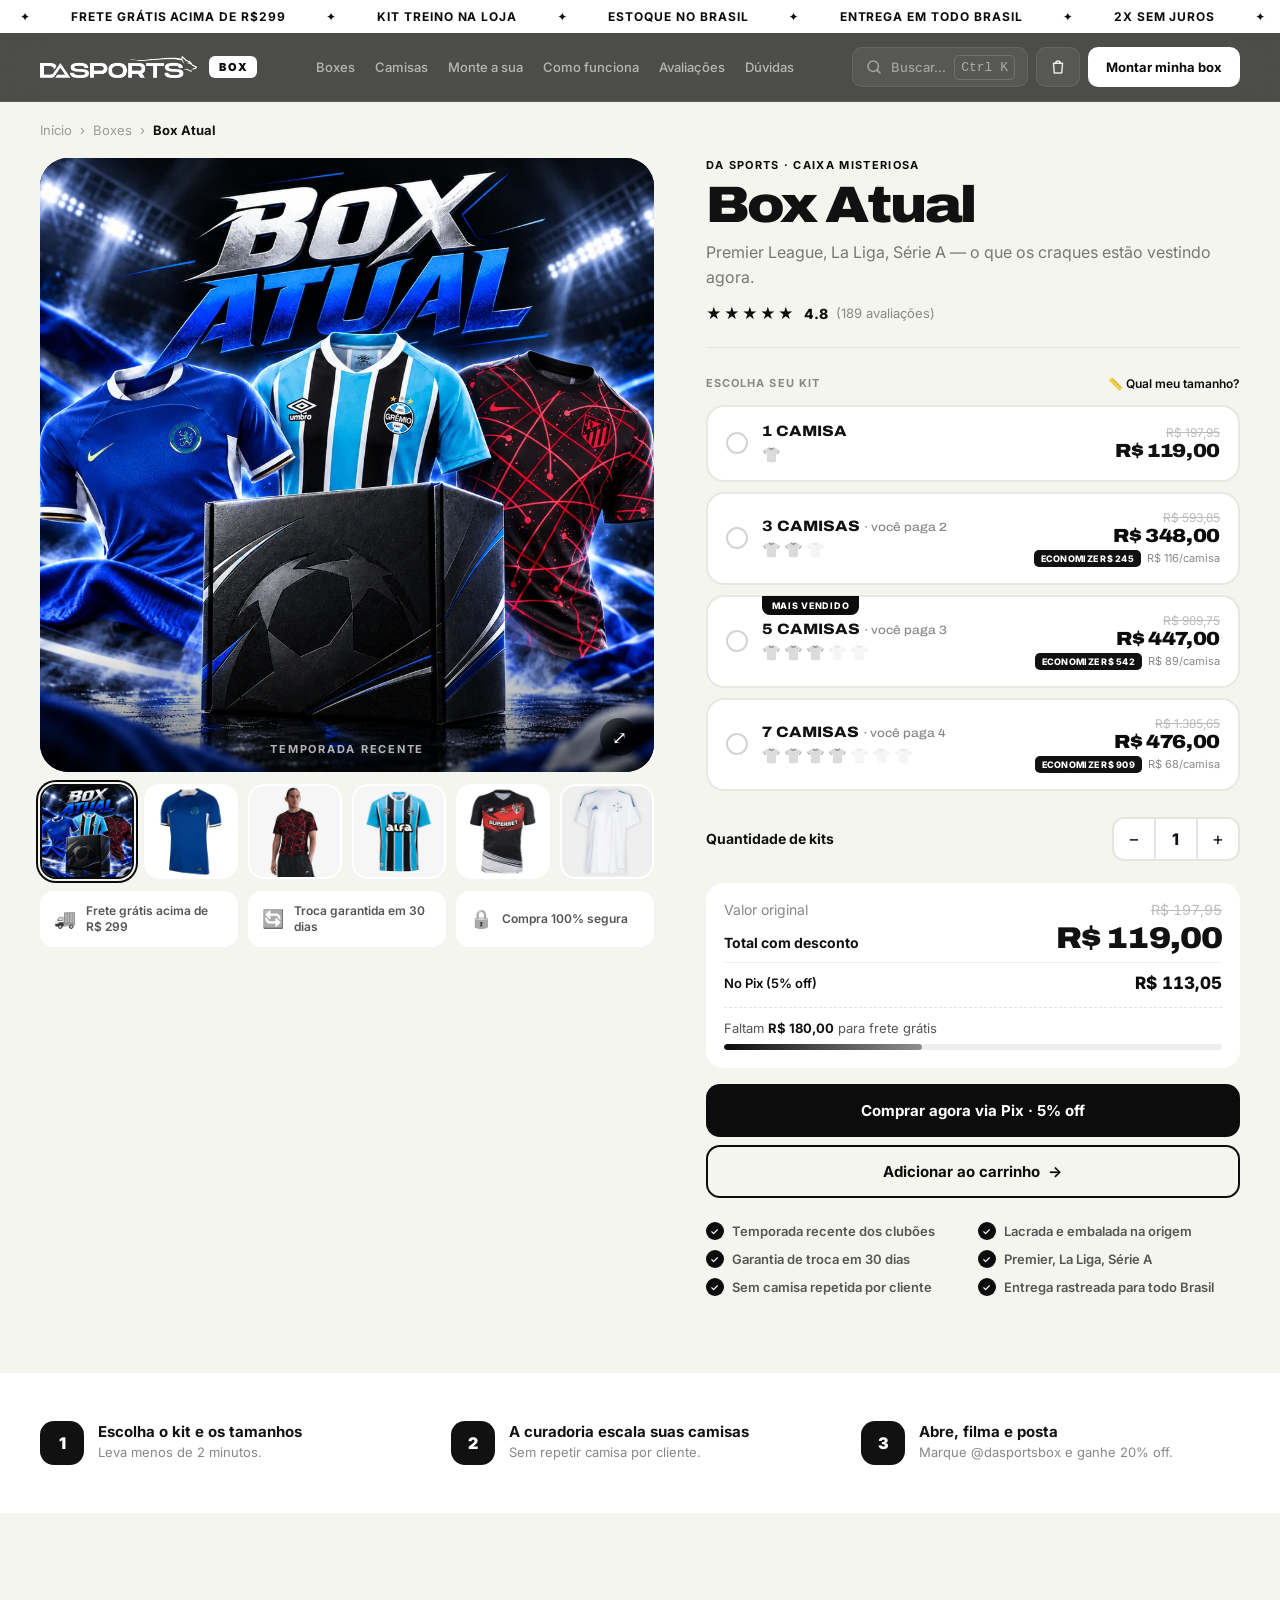
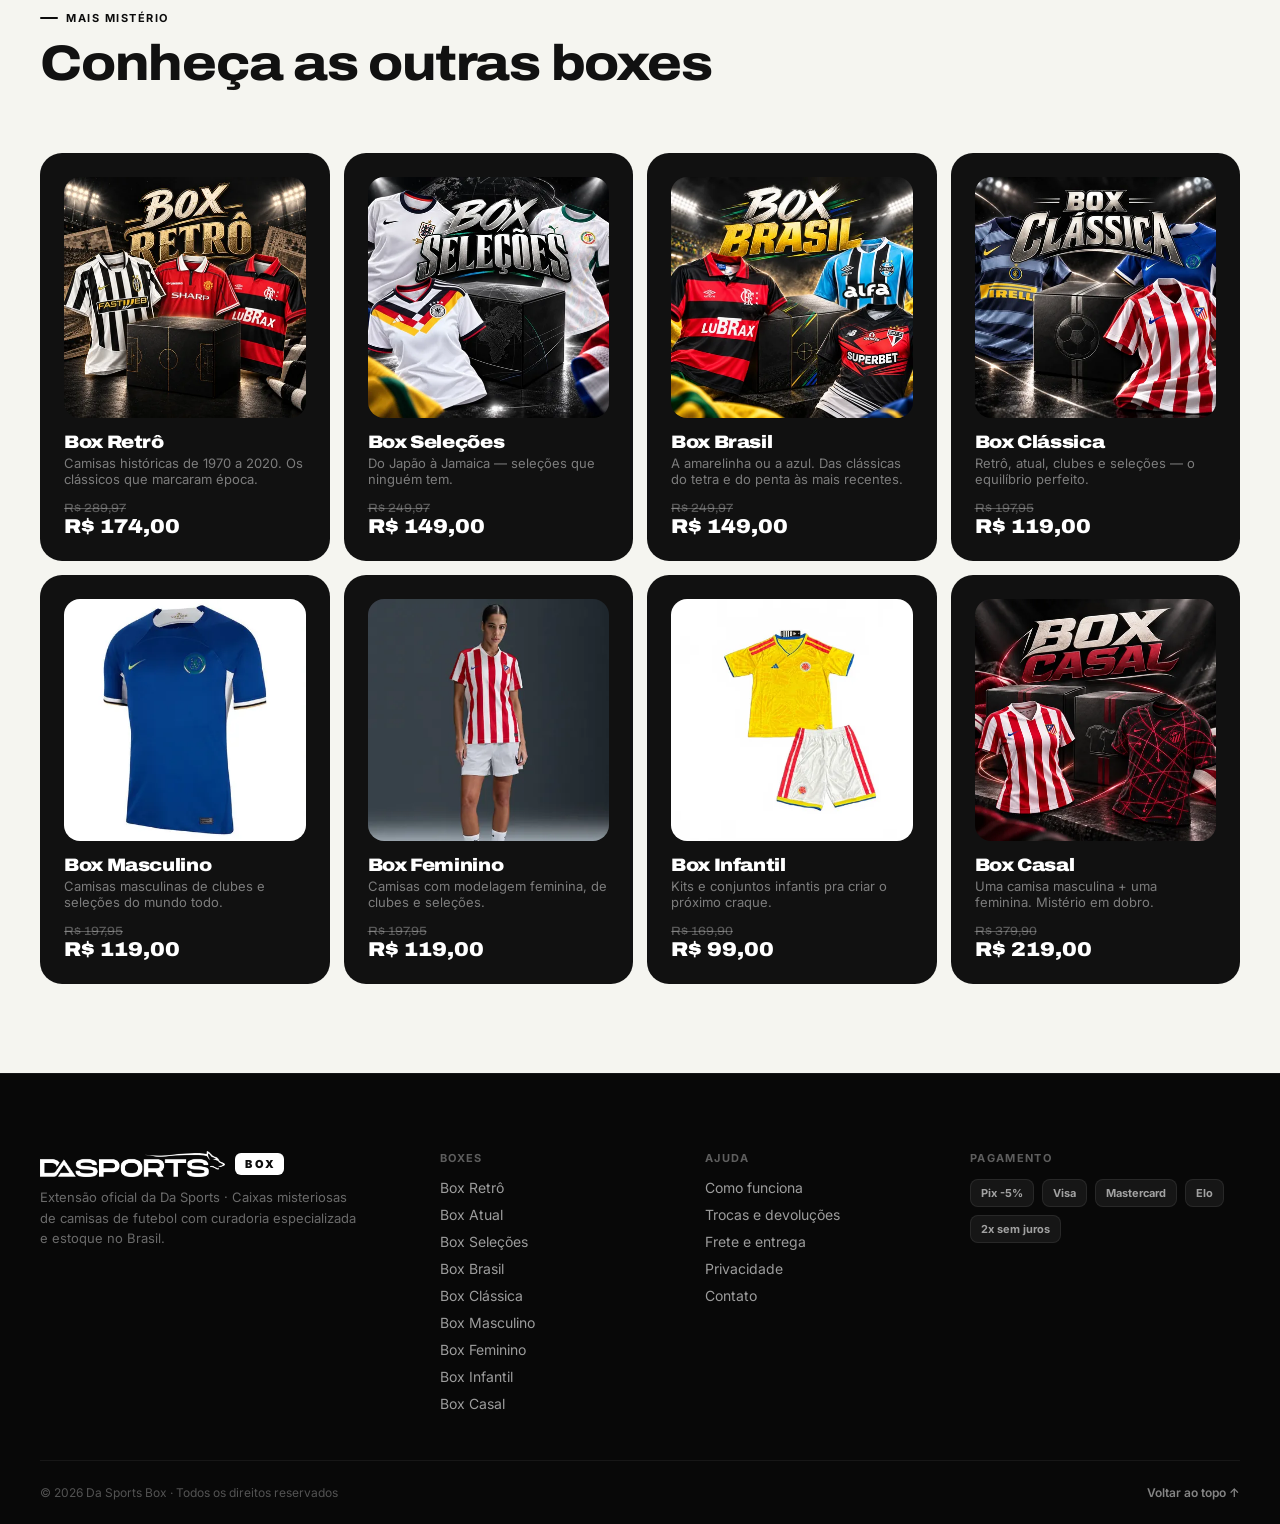
==== box-atual.html @ cf52ca46 "Atualização da página para inserir arte nas boxes" ====
<!DOCTYPE html>
<html lang="pt-BR">
<head>
  <meta charset="UTF-8">
  <meta name="viewport" content="width=device-width, initial-scale=1.0">
  <title>Box Atual — Da Sports Box</title>
  <meta name="description" content="Box Atual: Premier League, La Liga, Série A — o que os craques estão vestindo agora.">
  <meta name="theme-color" content="#0c0c0c">
  <link rel="preconnect" href="https://fonts.googleapis.com">
  <link rel="preconnect" href="https://fonts.gstatic.com" crossorigin>
  <link href="https://fonts.googleapis.com/css2?family=Archivo:wdth,wght@62..125,500..900&family=Inter:wght@400;500;600;700;800&display=swap" rel="stylesheet">
  <link rel="stylesheet" href="css/global.css">
  <link rel="stylesheet" href="css/box.css">
</head>
<body class="page-product">

<div class="ticker" aria-hidden="true"><div class="ticker-inner" id="tick"></div></div>

<!-- HEADER -->
<header class="site-header">
  <div class="container header-inner">
    <a href="index.html" class="logo" aria-label="Da Sports Box — início"><img src="img/dasports-logo-branca.png" alt="Da Sports" width="157" height="22"><span class="logo-box">BOX</span></a>
    <nav class="nav-links" aria-label="Principal">
      <a href="index.html#boxes">Boxes</a>
      <a href="index.html#camisas">Camisas</a>
      <a href="index.html#quiz">Monte a sua</a>
      <a href="index.html#como-funciona">Como funciona</a>
      <a href="index.html#avaliacoes">Avaliações</a>
      <a href="index.html#faq">Dúvidas</a>
    </nav>
    <div class="header-actions">
      <button class="icon-btn search-trigger" type="button" data-search-open aria-label="Buscar">
        <svg viewBox="0 0 24 24" fill="none" stroke="currentColor" stroke-width="2" stroke-linecap="round"><circle cx="11" cy="11" r="7"/><path d="m20 20-3.5-3.5"/></svg>
        <span class="label">Buscar…</span><kbd>Ctrl K</kbd>
      </button>
      <button class="icon-btn cart-btn" type="button" data-drawer-open="cartDrawer" aria-label="Abrir carrinho">
        <svg viewBox="0 0 24 24" fill="none" stroke="currentColor" stroke-width="2" stroke-linecap="round" stroke-linejoin="round"><path d="M6 7h12l-1 13H7L6 7Z"/><path d="M9 7a3 3 0 0 1 6 0"/></svg>
        <span class="cart-count" data-n="0">0</span>
      </button>
      <a class="nav-cta" href="index.html#quiz">Montar minha box</a>
      <button class="icon-btn menu-toggle" type="button" data-drawer-open="menuDrawer" aria-label="Abrir menu"><span></span></button>
    </div>
  </div>
  <div class="scroll-progress"></div>
</header>

<!-- MENU (painel lateral) -->
<div class="drawer drawer-left" id="menuDrawer" role="dialog" aria-modal="true" aria-label="Menu" hidden>
  <div class="drawer-backdrop" data-drawer-close></div>
  <aside class="drawer-panel menu-panel">
    <div class="drawer-head">
      <a href="index.html" class="logo"><img src="img/dasports-logo-branca.png" alt="Da Sports" width="157" height="22"><span class="logo-box">BOX</span></a>
      <button class="drawer-x" type="button" data-drawer-close aria-label="Fechar menu">✕</button>
    </div>
    <button class="menu-search" type="button" data-search-open>
      <svg viewBox="0 0 24 24" fill="none" stroke="currentColor" stroke-width="2" stroke-linecap="round"><circle cx="11" cy="11" r="7"/><path d="m20 20-3.5-3.5"/></svg>
      Buscar box, clube, seleção…
    </button>
    <nav class="menu-links" aria-label="Menu">
      <a href="index.html#boxes"><span class="n">01</span>Boxes<i>→</i></a>
      <a href="index.html#camisas"><span class="n">02</span>Camisas<i>→</i></a>
      <a href="index.html#quiz"><span class="n">03</span>Monte a sua<i>→</i></a>
      <a href="index.html#como-funciona"><span class="n">04</span>Como funciona<i>→</i></a>
      <a href="index.html#avaliacoes"><span class="n">05</span>Avaliações<i>→</i></a>
      <a href="index.html#faq"><span class="n">06</span>Dúvidas<i>→</i></a>
    </nav>
    <div class="menu-label">Boxes</div>
    <div class="menu-boxes">
      <a href="box-retro.html"><img src="img/camisas/retro/05-flamengo-retro-19921993-home-p.webp" alt="" loading="lazy" width="420" height="420"><span>Retrô</span></a>
      <a href="box-masculino.html"><img src="img/camisas/masculina/02-camisa-chelsea-i-2324-nike-azul-p.webp" alt="" loading="lazy" width="420" height="420"><span>Masculino</span></a>
      <a href="box-feminino.html"><img src="img/camisas/feminina/02-camisa-feminina-senegal-202627-i-p.webp" alt="" loading="lazy" width="420" height="420"><span>Feminino</span></a>
      <a href="box-infantil.html"><img src="img/camisas/infantil/03-conjunto-infantil-colombia-202627-p.webp" alt="" loading="lazy" width="420" height="420"><span>Infantil</span></a>
      <a href="box-casal.html"><img src="img/camisas/masculina/05-camisa-nike-atletico-de-madrid-202526-pre-jogo-p.webp" alt="" loading="lazy" width="420" height="420"><span>Casal</span></a>
      <a href="box-atual.html"><img src="img/camisas/masculina/03-camisa-masculina-umbro-gremio-oficial-2425-torcedor-com-patr-p.webp" alt="" loading="lazy" width="420" height="420"><span>Atual</span></a>
      <a href="box-selecoes.html"><img src="img/camisas/feminina/03-camisa-feminina-alemanha-202627-i-p.webp" alt="" loading="lazy" width="420" height="420"><span>Seleções</span></a>
    </div>
    <div class="menu-foot">
      <a class="btn btn-white btn-block" href="index.html#quiz">Montar minha box <span class="arr">→</span></a>
      <p>Frete grátis acima de R$ 299 · Troca em 30 dias · 2x sem juros</p>
    </div>
  </aside>
</div>

<!-- BUSCA AJAX -->
<div class="search" id="search" role="dialog" aria-modal="true" aria-label="Buscar" hidden>
  <div class="search-panel">
    <div class="search-field">
      <svg viewBox="0 0 24 24" fill="none" stroke="currentColor" stroke-width="2" stroke-linecap="round"><circle cx="11" cy="11" r="7"/><path d="m20 20-3.5-3.5"/></svg>
      <input type="search" id="searchInput" placeholder="Buscar box, clube, seleção…" autocomplete="off" spellcheck="false" aria-label="Termo de busca">
      <span class="search-spinner"></span>
      <button class="search-close" type="button" data-search-close aria-label="Fechar busca"><span class="k-desk">ESC</span><span class="k-touch">Cancelar</span></button>
    </div>
    <div class="search-body" aria-live="polite"></div>
    <div class="search-foot"><span><kbd>↑</kbd><kbd>↓</kbd>navegar</span><span><kbd>Enter</kbd>abrir</span><span><kbd>Esc</kbd>fechar</span></div>
  </div>
</div>

<main class="product">
  <div class="container">

    <nav class="bc" aria-label="Você está em">
      <a href="index.html">Início</a><span>›</span><a href="index.html#boxes">Boxes</a><span>›</span><b>Box Atual</b>
    </nav>

    <div class="pg">

      <!-- Galeria -->
      <div class="gallery">
        <div class="mi has-photo is-cover" id="mi">
          <img class="mi-photo" id="miPhoto" src="img/boxes/box-atual.webp" alt="Box Atual" width="1000" height="1000">
          <div class="mi-fan" id="miFan" hidden></div>
          <div class="mi-tag">★ BOX ATUAL ★</div>
          <div class="mi-off">ÚLTIMA TEMPORADA</div>
          <div class="mi-lbl" id="miLbl"></div>
          <div class="mi-sub" id="miSub">TEMPORADA RECENTE</div>
        </div>
        <div class="tbs" role="tablist" style="--n:6">
          <button type="button" class="tb tb-photo on" data-src="img/boxes/box-atual.webp" data-label="" data-cover="1" aria-label="Box Atual"><img src="img/boxes/box-atual-p.webp" alt="" loading="lazy" width="420" height="420"></button>
          <button type="button" class="tb tb-photo" data-src="img/camisas/masculina/02-camisa-chelsea-i-2324-nike-azul.webp" data-label="Chelsea 23/24" data-cover="0" aria-label="Chelsea 23/24"><img src="img/camisas/masculina/02-camisa-chelsea-i-2324-nike-azul-p.webp" alt="" loading="lazy" width="420" height="420"></button>
          <button type="button" class="tb tb-photo" data-src="img/camisas/masculina/05-camisa-nike-atletico-de-madrid-202526-pre-jogo.webp" data-label="Atlético de Madrid 25/26" data-cover="0" aria-label="Atlético de Madrid 25/26"><img src="img/camisas/masculina/05-camisa-nike-atletico-de-madrid-202526-pre-jogo-p.webp" alt="" loading="lazy" width="420" height="420"></button>
          <button type="button" class="tb tb-photo" data-src="img/camisas/masculina/03-camisa-masculina-umbro-gremio-oficial-2425-torcedor-com-patr.webp" data-label="Grêmio 24/25" data-cover="0" aria-label="Grêmio 24/25"><img src="img/camisas/masculina/03-camisa-masculina-umbro-gremio-oficial-2425-torcedor-com-patr-p.webp" alt="" loading="lazy" width="420" height="420"></button>
          <button type="button" class="tb tb-photo" data-src="img/camisas/masculina/04-camisa-sao-paulo-2526-goleiro-home.webp" data-label="São Paulo 25/26" data-cover="0" aria-label="São Paulo 25/26"><img src="img/camisas/masculina/04-camisa-sao-paulo-2526-goleiro-home-p.webp" alt="" loading="lazy" width="420" height="420"></button>
          <button type="button" class="tb tb-photo" data-src="img/camisas/feminina/05-camisa-cruzeiro-ii-202627-torcedor-adidas-feminina-brancoazu.webp" data-label="Cruzeiro 26/27" data-cover="0" aria-label="Cruzeiro 26/27"><img src="img/camisas/feminina/05-camisa-cruzeiro-ii-202627-torcedor-adidas-feminina-brancoazu-p.webp" alt="" loading="lazy" width="420" height="420"></button>
        </div>
        <div class="trust">
          <div><b>🚚</b>Frete grátis acima de R$ 299</div>
          <div><b>🔄</b>Troca garantida em 30 dias</div>
          <div><b>🔒</b>Compra 100% segura</div>
        </div>
      </div>

      <!-- Informações e compra -->
      <div class="info">
        <p class="itag">Da Sports · Caixa Misteriosa</p>
        <h1 class="ih1">Box Atual</h1>
        <p class="isub">Premier League, La Liga, Série A — o que os craques estão vestindo agora.</p>
        <div class="rat">
          <span class="sts">★★★★★</span>
          <span class="rn">4.8</span>
          <span class="rc">(189 avaliações)</span>
        </div>

        <div class="kl">
          <span>Escolha seu kit</span>
          <button type="button" class="kl-link" data-open-sizes>📏 Qual meu tamanho?</button>
        </div>

        <div class="kits" id="kits" role="radiogroup" aria-label="Kits">
      <div class="kc" data-kit="0" data-qty="1" role="radio" aria-checked="false" tabindex="0">
        
        <div class="kc-head">
          <span class="kc-radio"></span>
          <div class="kc-main">
            <div class="kc-name">1 CAMISA</div>
            <div class="kc-icons"><span class="ki">👕</span></div>
          </div>
          <div class="kc-right">
            <div class="kc-old">R$ 197,95</div>
            <div class="kc-price">R$ 119,00</div>
          </div>
        </div>
        <div class="kc-sizes"><div class="kc-sizes-inner">
          
          <div class="sz-btns-label">Selecione o tamanho</div>
          <div class="sz-btns"></div>
        </div></div>
      </div>
      <div class="kc" data-kit="1" data-qty="3" role="radio" aria-checked="false" tabindex="0">
        
        <div class="kc-head">
          <span class="kc-radio"></span>
          <div class="kc-main">
            <div class="kc-name">3 CAMISAS <span class="kc-promo">· você paga 2</span></div>
            <div class="kc-icons"><span class="ki">👕</span><span class="ki">👕</span><span class="ki dim">👕</span></div>
          </div>
          <div class="kc-right">
            <div class="kc-old">R$ 593,85</div>
            <div class="kc-price bl">R$ 348,00</div>
            <div class="kc-eco"><span class="eco-b">ECONOMIZE R$ 245</span><span class="eco-p">R$ 116/camisa</span></div>
          </div>
        </div>
        <div class="kc-sizes"><div class="kc-sizes-inner">
          <div class="sz-tabs"></div>
          <div class="sz-btns-label">Tamanho</div>
          <div class="sz-btns"></div>
        </div></div>
      </div>
      <div class="kc hot" data-kit="2" data-qty="5" role="radio" aria-checked="false" tabindex="0">
        <span class="kc-badge">MAIS VENDIDO</span>
        <div class="kc-head">
          <span class="kc-radio"></span>
          <div class="kc-main">
            <div class="kc-name">5 CAMISAS <span class="kc-promo">· você paga 3</span></div>
            <div class="kc-icons"><span class="ki">👕</span><span class="ki">👕</span><span class="ki">👕</span><span class="ki dim">👕</span><span class="ki dim">👕</span></div>
          </div>
          <div class="kc-right">
            <div class="kc-old">R$ 989,75</div>
            <div class="kc-price bl">R$ 447,00</div>
            <div class="kc-eco"><span class="eco-b">ECONOMIZE R$ 542</span><span class="eco-p">R$ 89/camisa</span></div>
          </div>
        </div>
        <div class="kc-sizes"><div class="kc-sizes-inner">
          <div class="sz-tabs"></div>
          <div class="sz-btns-label">Tamanho</div>
          <div class="sz-btns"></div>
        </div></div>
      </div>
      <div class="kc" data-kit="3" data-qty="7" role="radio" aria-checked="false" tabindex="0">
        
        <div class="kc-head">
          <span class="kc-radio"></span>
          <div class="kc-main">
            <div class="kc-name">7 CAMISAS <span class="kc-promo">· você paga 4</span></div>
            <div class="kc-icons"><span class="ki">👕</span><span class="ki">👕</span><span class="ki">👕</span><span class="ki">👕</span><span class="ki dim">👕</span><span class="ki dim">👕</span><span class="ki dim">👕</span></div>
          </div>
          <div class="kc-right">
            <div class="kc-old">R$ 1.385,65</div>
            <div class="kc-price bl">R$ 476,00</div>
            <div class="kc-eco"><span class="eco-b">ECONOMIZE R$ 909</span><span class="eco-p">R$ 68/camisa</span></div>
          </div>
        </div>
        <div class="kc-sizes"><div class="kc-sizes-inner">
          <div class="sz-tabs"></div>
          <div class="sz-btns-label">Tamanho</div>
          <div class="sz-btns"></div>
        </div></div>
      </div>
        </div>

        <div class="qrow">
          <span class="qlbl">Quantidade de kits</span>
          <div class="qctl">
            <button type="button" class="qbt" data-q="-1" aria-label="Diminuir">−</button>
            <div class="qnm" id="qN">1</div>
            <button type="button" class="qbt" data-q="1" aria-label="Aumentar">+</button>
          </div>
        </div>

        <div class="tot">
          <div class="tot-row"><span class="tot-lbl">Valor original</span><span class="tot-old" id="tOld">R$ 197,95</span></div>
          <div class="tot-row"><span class="tot-lbl strong">Total com desconto</span><span class="tot-main" id="tMain">R$ 119,00</span></div>
          <div class="pix-row"><span class="pix-lbl">No Pix (5% off)</span><span class="pix-val" id="tPix">R$ 113,05</span></div>
          <div class="ship">
            <div class="ship-txt" id="shipTxt">Faltam <b>R$ 180,00</b> para frete grátis</div>
            <div class="ship-bar"><i id="shipBar" style="width:39.8%"></i></div>
          </div>
        </div>

        <div class="buy" id="buy">
          <button type="button" class="btn btn-main btn-block" id="btnPix">Comprar agora via Pix · 5% off</button>
          <button type="button" class="btn btn-outline btn-block" id="btnCart">Adicionar ao carrinho <span class="arr">→</span></button>
        </div>

        <div class="feats">
          <div class="ft"><span class="fc">✓</span>Temporada recente dos clubões</div>
          <div class="ft"><span class="fc">✓</span>Lacrada e embalada na origem</div>
          <div class="ft"><span class="fc">✓</span>Garantia de troca em 30 dias</div>
          <div class="ft"><span class="fc">✓</span>Premier, La Liga, Série A</div>
          <div class="ft"><span class="fc">✓</span>Sem camisa repetida por cliente</div>
          <div class="ft"><span class="fc">✓</span>Entrega rastreada para todo Brasil</div>
        </div>
      </div>
    </div>
  </div>

  <!-- Como funciona (resumo) -->
  <section class="p-how">
    <div class="container">
      <div class="p-how-grid" data-stagger="up">
        <div><span class="p-how-n">1</span><div><b>Escolha o kit e os tamanhos</b><p>Leva menos de 2 minutos.</p></div></div>
        <div><span class="p-how-n">2</span><div><b>A curadoria escala suas camisas</b><p>Sem repetir camisa por cliente.</p></div></div>
        <div><span class="p-how-n">3</span><div><b>Abre, filma e posta</b><p>Marque @dasportsbox e ganhe 20% off.</p></div></div>
      </div>
    </div>
  </section>

  <!-- Outras boxes -->
  <section class="xs">
    <div class="container">
      <div class="s-head">
        <div>
          <p class="s-label" data-reveal>Mais mistério</p>
          <h2 class="s-title" data-split>Conheça as outras boxes</h2>
        </div>
      </div>
      <div class="xs-grid" data-stagger="up">
      <a href="box-retro.html" class="xs-card spotlight">
        <span class="xs-photo"><img src="img/boxes/box-retro-p.webp" alt="" loading="lazy" width="420" height="420"></span>
        <div>
          <div class="xs-name">Box Retrô</div>
          <div class="xs-desc">Camisas históricas de 1970 a 2020. Os clássicos que marcaram época.</div>
        </div>
        <div class="xs-price"><s>R$ 289,97</s>R$ 174,00</div>
      </a>
      <a href="box-selecoes.html" class="xs-card spotlight">
        <span class="xs-photo"><img src="img/boxes/box-selecoes-p.webp" alt="" loading="lazy" width="420" height="420"></span>
        <div>
          <div class="xs-name">Box Seleções</div>
          <div class="xs-desc">Do Japão à Jamaica — seleções que ninguém tem.</div>
        </div>
        <div class="xs-price"><s>R$ 249,97</s>R$ 149,00</div>
      </a>
      <a href="box-brasil.html" class="xs-card spotlight">
        <span class="xs-photo"><img src="img/boxes/box-brasil-p.webp" alt="" loading="lazy" width="420" height="420"></span>
        <div>
          <div class="xs-name">Box Brasil</div>
          <div class="xs-desc">A amarelinha ou a azul. Das clássicas do tetra e do penta às mais recentes.</div>
        </div>
        <div class="xs-price"><s>R$ 249,97</s>R$ 149,00</div>
      </a>
      <a href="box-classica.html" class="xs-card spotlight">
        <span class="xs-photo"><img src="img/boxes/box-classica-p.webp" alt="" loading="lazy" width="420" height="420"></span>
        <div>
          <div class="xs-name">Box Clássica</div>
          <div class="xs-desc">Retrô, atual, clubes e seleções — o equilíbrio perfeito.</div>
        </div>
        <div class="xs-price"><s>R$ 197,95</s>R$ 119,00</div>
      </a>
      <a href="box-masculino.html" class="xs-card spotlight">
        <span class="xs-photo"><img src="img/camisas/masculina/02-camisa-chelsea-i-2324-nike-azul-p.webp" alt="" loading="lazy" width="420" height="420"></span>
        <div>
          <div class="xs-name">Box Masculino</div>
          <div class="xs-desc">Camisas masculinas de clubes e seleções do mundo todo.</div>
        </div>
        <div class="xs-price"><s>R$ 197,95</s>R$ 119,00</div>
      </a>
      <a href="box-feminino.html" class="xs-card spotlight">
        <span class="xs-photo"><img src="img/camisas/feminina/01-camisa-feminina-nike-atletico-madrid-202526-i-torcedor-p.webp" alt="" loading="lazy" width="420" height="420"></span>
        <div>
          <div class="xs-name">Box Feminino</div>
          <div class="xs-desc">Camisas com modelagem feminina, de clubes e seleções.</div>
        </div>
        <div class="xs-price"><s>R$ 197,95</s>R$ 119,00</div>
      </a>
      <a href="box-infantil.html" class="xs-card spotlight">
        <span class="xs-photo"><img src="img/camisas/infantil/03-conjunto-infantil-colombia-202627-p.webp" alt="" loading="lazy" width="420" height="420"></span>
        <div>
          <div class="xs-name">Box Infantil</div>
          <div class="xs-desc">Kits e conjuntos infantis pra criar o próximo craque.</div>
        </div>
        <div class="xs-price"><s>R$ 169,90</s>R$ 99,00</div>
      </a>
      <a href="box-casal.html" class="xs-card spotlight">
        <span class="xs-photo"><img src="img/boxes/box-casal-p.webp" alt="" loading="lazy" width="420" height="420"></span>
        <div>
          <div class="xs-name">Box Casal</div>
          <div class="xs-desc">Uma camisa masculina + uma feminina. Mistério em dobro.</div>
        </div>
        <div class="xs-price"><s>R$ 379,90</s>R$ 219,00</div>
      </a>
      </div>
    </div>
  </section>
</main>

<!-- Barra de compra fixa (mobile) -->
<div class="sticky-buy" id="stickyBuy" aria-hidden="true">
  <div class="container sticky-inner">
    <div>
      <div class="sticky-name">Box Atual</div>
      <div class="sticky-total" id="stickyTotal">R$ 119,00</div>
    </div>
    <button type="button" class="btn btn-main" id="stickyBtn">Comprar <span class="arr">→</span></button>
  </div>
</div>

<!-- Modal: guia de tamanhos -->
<div class="overlay" id="sizeModal" role="dialog" aria-modal="true" aria-labelledby="sizeTitle" hidden>
  <div class="modal">
    <div class="modal-head">
      <div>
        <div class="modal-title" id="sizeTitle">Guia de tamanhos</div>
        <div class="modal-sub">As medidas são da camiseta, não do corpo.</div>
      </div>
      <button type="button" class="mclose" data-close-sizes aria-label="Fechar">✕</button>
    </div>
    <div class="modal-body">
      <form class="calc-card" id="calcForm">
        <div class="calc-title">Descubra seu tamanho</div>
        <div class="calc-sub">Informe altura e peso — calculamos o tamanho ideal pela tabela do modelo selecionado.</div>
        <div class="calc-fields">
          <div class="cf"><label for="cH">Altura (cm)</label><input type="number" id="cH" inputmode="numeric" min="90" max="230" placeholder="Ex: 178"></div>
          <div class="cf"><label for="cW">Peso (kg)</label><input type="number" id="cW" inputmode="numeric" min="12" max="250" placeholder="Ex: 82"></div>
        </div>
        <button type="submit" class="btn btn-dark btn-block">Encontrar meu tamanho</button>
        <div class="calc-result" id="calcR" aria-live="polite"></div>
      </form>
      <button type="button" class="toggle-table" id="toggleTable" aria-expanded="false">
        <span>Ver tabela completa</span><span class="tt-arr">▾</span>
      </button>
      <div class="table-section" id="tableSection"><div>
        <div class="model-tabs">
          <button type="button" class="mt" data-model="masculino">Masculino</button>
          <button type="button" class="mt" data-model="feminino">Feminino</button>
          <button type="button" class="mt" data-model="infantil">Infantil</button>
          <button type="button" class="mt" data-model="jogador">Jogador</button>
          <button type="button" class="mt" data-model="torcedor">Torcedor</button>
        </div>
        <div id="tableWrap"></div>
      </div></div>
    </div>
  </div>
</div>

<!-- RODAPÉ -->
<footer class="foot">
  <div class="container">
    <div class="foot-grid">
      <div>
        <div class="foot-brand"><img src="img/dasports-logo-branca.png" alt="Da Sports" width="186" height="26" loading="lazy"><span class="logo-box">BOX</span></div>
        <p class="foot-tagline">Extensão oficial da Da Sports · Caixas misteriosas de camisas de futebol com curadoria especializada e estoque no Brasil.</p>
      </div>
      <div>
        <div class="foot-title">Boxes</div>
        <div class="foot-links">
          <a href="box-retro.html">Box Retrô</a>
          <a href="box-atual.html">Box Atual</a>
          <a href="box-selecoes.html">Box Seleções</a>
          <a href="box-brasil.html">Box Brasil</a>
          <a href="box-classica.html">Box Clássica</a>
          <a href="box-masculino.html">Box Masculino</a>
          <a href="box-feminino.html">Box Feminino</a>
          <a href="box-infantil.html">Box Infantil</a>
          <a href="box-casal.html">Box Casal</a>
        </div>
      </div>
      <div>
        <div class="foot-title">Ajuda</div>
        <div class="foot-links">
          <a href="index.html#como-funciona">Como funciona</a>
          <a href="index.html#faq">Trocas e devoluções</a>
          <a href="index.html#faq">Frete e entrega</a>
          <a href="#">Privacidade</a>
          <a href="#">Contato</a>
        </div>
      </div>
      <div>
        <div class="foot-title">Pagamento</div>
        <div class="foot-pay"><span>Pix -5%</span><span>Visa</span><span>Mastercard</span><span>Elo</span><span>2x sem juros</span></div>
      </div>
    </div>
    <div class="foot-bottom">
      <span>© <span data-year>2026</span> Da Sports Box · Todos os direitos reservados</span>
      <button class="to-top" type="button" data-to-top>Voltar ao topo ↑</button>
    </div>
  </div>
</footer>

<script>
  // Dados da box (em produção virão da Shopify)
  window.BOX = {
    "name": "Box Atual",
    "emoji": "⚡",
    "mode": null,
    "sizes": null,
    "model": "masculino",
    "photos": [
      {
        "src": "img/boxes/box-atual.webp",
        "thumb": "img/boxes/box-atual-p.webp",
        "nome": "Box Atual",
        "cover": true
      },
      {
        "src": "img/camisas/masculina/02-camisa-chelsea-i-2324-nike-azul.webp",
        "thumb": "img/camisas/masculina/02-camisa-chelsea-i-2324-nike-azul-p.webp",
        "nome": "Chelsea 23/24"
      },
      {
        "src": "img/camisas/masculina/05-camisa-nike-atletico-de-madrid-202526-pre-jogo.webp",
        "thumb": "img/camisas/masculina/05-camisa-nike-atletico-de-madrid-202526-pre-jogo-p.webp",
        "nome": "Atlético de Madrid 25/26"
      },
      {
        "src": "img/camisas/masculina/03-camisa-masculina-umbro-gremio-oficial-2425-torcedor-com-patr.webp",
        "thumb": "img/camisas/masculina/03-camisa-masculina-umbro-gremio-oficial-2425-torcedor-com-patr-p.webp",
        "nome": "Grêmio 24/25"
      },
      {
        "src": "img/camisas/masculina/04-camisa-sao-paulo-2526-goleiro-home.webp",
        "thumb": "img/camisas/masculina/04-camisa-sao-paulo-2526-goleiro-home-p.webp",
        "nome": "São Paulo 25/26"
      },
      {
        "src": "img/camisas/feminina/05-camisa-cruzeiro-ii-202627-torcedor-adidas-feminina-brancoazu.webp",
        "thumb": "img/camisas/feminina/05-camisa-cruzeiro-ii-202627-torcedor-adidas-feminina-brancoazu-p.webp",
        "nome": "Cruzeiro 26/27"
      }
    ],
    "prices": [
      {
        "t": 119,
        "o": 197.95
      },
      {
        "t": 348,
        "o": 593.85
      },
      {
        "t": 447,
        "o": 989.75
      },
      {
        "t": 476,
        "o": 1385.65
      }
    ]
  };
</script>
<script src="js/site.js"></script>
<script src="js/cart.js"></script>
<script src="js/lightbox.js"></script>
<script src="js/box.js"></script>
</body>
</html>
---- css/global.css ----
/* ============================================
   GLOBAL — Da Sports Box
   Tokens, layout base, header, busca, rodapé,
   botões e animações compartilhadas
   ============================================ */

:root {
  /* Largura padrão do site — tudo usa .container */
  --container: 1200px;
  --gutter: clamp(16px, 4vw, 32px);
  --header-h: 68px;
  --font-display: 'Archivo', 'Inter', system-ui, sans-serif;

  --ink: #0c0c0c;
  --ink-2: #161616;
  --ink-3: #1f1f1f;
  --paper: #f5f5f0;
  --line: #e8e8e3;
  --muted: #888;

  /* Paleta da marca: somente preto e branco.
     --accent inverte conforme o fundo (ver escopos abaixo) */
  --accent: #fff;
  --accent-ink: #0c0c0c;
  --accent-hover: #d6d6d6;
  --accent-rgb: 255,255,255;
  --accent-mid: rgba(255,255,255,.55);
  --accent-soft: rgba(255,255,255,.08);

  --radius: 16px;
  --ease: cubic-bezier(.22, 1, .36, 1);
  --ease-back: cubic-bezier(.34, 1.56, .64, 1);
}

*, *::before, *::after { box-sizing: border-box; margin: 0; padding: 0; }

html { scroll-behavior: smooth; scroll-padding-top: calc(var(--header-h) + 16px); }
body {
  font-family: 'Inter', system-ui, sans-serif;
  overflow-x: hidden;
  -webkit-font-smoothing: antialiased;
}
img { max-width: 100%; display: block; }
[hidden] { display: none !important; }
button, input { font-family: inherit; }
a { color: inherit; }
:focus-visible { outline: 2px solid var(--accent-mid); outline-offset: 3px; border-radius: 6px; }
::selection { background: var(--accent); color: var(--accent-ink); }

/* Escopos de cor: em fundo claro o destaque é preto, em fundo escuro é branco */
.scope-light, .quiz, .how, .product, .sticky-buy, .overlay {
  --accent: #0c0c0c;
  --accent-ink: #fff;
  --accent-hover: #333;
  --accent-rgb: 12,12,12;
  --accent-mid: rgba(0,0,0,.4);
  --accent-soft: #ededea;
}
.scope-dark, .mi, .xs-card, .cta-banner {
  --accent: #fff;
  --accent-ink: #0c0c0c;
  --accent-hover: #d6d6d6;
  --accent-rgb: 255,255,255;
  --accent-mid: rgba(255,255,255,.55);
  --accent-soft: rgba(255,255,255,.08);
}

/* Transição suave entre páginas (Chrome/Edge) */
@view-transition { navigation: auto; }

/* ---------- CONTAINER PADRÃO ---------- */
.container {
  width: 100%;
  max-width: calc(var(--container) + var(--gutter) * 2);
  margin-inline: auto;
  padding-inline: var(--gutter);
}
.section { padding-block: clamp(4rem, 8vw, 7rem); }

/* ---------- KEYFRAMES ---------- */
@keyframes fadeUp     { from { opacity: 0; transform: translateY(32px) } to { opacity: 1; transform: none } }
@keyframes fadeDown   { from { opacity: 0; transform: translateY(-8px) } to { opacity: 1; transform: none } }
@keyframes fadeIn     { from { opacity: 0 } to { opacity: 1 } }
@keyframes shimmer    { 0% { background-position: 200% center } 100% { background-position: -200% center } }
@keyframes float      { 0%, 100% { transform: translateY(0) } 50% { transform: translateY(-10px) } }
@keyframes pulse      { 0%, 100% { opacity: 1; transform: scale(1) } 50% { opacity: .45; transform: scale(.8) } }
@keyframes ping       { 0% { transform: scale(1); opacity: .7 } 100% { transform: scale(2.6); opacity: 0 } }
@keyframes marquee    { from { transform: translateX(0) } to { transform: translateX(-50%) } }
@keyframes glow       { 0%, 100% { box-shadow: 0 0 0 0 rgba(var(--accent-rgb),0) } 50% { box-shadow: 0 0 28px 4px rgba(var(--accent-rgb),.3) } }
@keyframes modalIn    { from { opacity: 0; transform: translateY(16px) scale(.97) } to { opacity: 1; transform: none } }
@keyframes shake      { 0%, 100% { transform: translateX(0) } 20%, 60% { transform: translateX(-6px) } 40%, 80% { transform: translateX(6px) } }
@keyframes bump       { 0% { transform: scale(1) } 40% { transform: scale(1.35) } 100% { transform: scale(1) } }
@keyframes skeleton   { 0% { background-position: -200% 0 } 100% { background-position: 200% 0 } }
@keyframes spin       { to { transform: rotate(360deg) } }
@keyframes wordUp     { from { transform: translateY(105%) } to { transform: translateY(0) } }

/* ---------- TICKER ---------- */
.ticker { background: #fff; padding: 9px 0; overflow: hidden; position: relative; z-index: 101; }
.ticker-inner { display: flex; width: max-content; white-space: nowrap; animation: marquee 90s linear infinite; }
.ticker:hover .ticker-inner { animation-play-state: paused; }
.ticker-inner span { font-size: 12px; font-weight: 700; letter-spacing: .08em; padding: 0 1.25rem; color: #0c0c0c; }
.ticker-inner span::before { content: "✦"; margin-right: 2.5rem; }

/* ---------- HEADER (igual em todas as páginas) ---------- */
.site-header {
  position: sticky; top: 0; z-index: 100;
  background: rgba(12,12,12,.72);
  backdrop-filter: blur(18px) saturate(1.4); -webkit-backdrop-filter: blur(18px) saturate(1.4);
  border-bottom: 1px solid rgba(255,255,255,.07);
  transition: transform .45s var(--ease), background .3s, box-shadow .3s;
}
.site-header.is-scrolled { background: rgba(12,12,12,.92); box-shadow: 0 10px 40px rgba(0,0,0,.25); }
.site-header.is-hidden   { transform: translateY(-100%); }
.header-inner {
  height: var(--header-h);
  display: flex; align-items: center; justify-content: space-between; gap: 1.5rem;
  transition: height .3s var(--ease);
}
.site-header.is-scrolled .header-inner { height: 60px; }
.scroll-progress {
  position: absolute; left: 0; bottom: -1px; height: 2px; width: 100%;
  background: linear-gradient(90deg, var(--accent), var(--accent-mid));
  transform-origin: 0 50%; transform: scaleX(var(--progress, 0));
}

.logo { display: inline-flex; align-items: center; gap: 12px; text-decoration: none; color: #fff; white-space: nowrap; flex-shrink: 0; }
.logo img { height: 22px; width: auto; transition: transform .5s var(--ease), opacity .3s, height .3s var(--ease); }
.logo:hover img { transform: translateX(3px); opacity: .85; }
.logo-box { font-size: 11px; font-weight: 900; letter-spacing: .2em; color: #0c0c0c; background: #fff; padding: 4px 8px 4px 10px; border-radius: 6px; transition: transform .5s var(--ease-back); }
.logo:hover .logo-box { transform: rotate(-6deg) scale(1.06); }
.site-header.is-scrolled .logo img { height: 19px; }
.nav-links { display: flex; gap: 0; }
.nav-links a {
  position: relative; font-size: 13px; font-weight: 500; color: rgba(255,255,255,.6);
  text-decoration: none; padding: 8px 10px; border-radius: 8px; transition: color .2s, background .2s; white-space: nowrap;
}
.nav-links a::after {
  content: ''; position: absolute; left: 12px; right: 12px; bottom: 4px; height: 2px; border-radius: 2px;
  background: var(--accent); transform: scaleX(0); transform-origin: left; transition: transform .35s var(--ease);
}
.nav-links a:hover, .nav-links a.is-active { color: #fff; }
.nav-links a:hover::after, .nav-links a.is-active::after { transform: scaleX(1); }

.header-actions { display: flex; align-items: center; gap: 8px; }
.icon-btn {
  height: 40px; min-width: 40px; padding: 0 12px; border-radius: 10px;
  display: inline-flex; align-items: center; justify-content: center; gap: 8px;
  background: rgba(255,255,255,.06); border: 1px solid rgba(255,255,255,.08);
  color: rgba(255,255,255,.85); font-size: 13px; font-weight: 600; cursor: pointer;
  transition: background .2s, border-color .2s, color .2s, transform .2s;
  text-decoration: none; position: relative;
}
.icon-btn:hover { background: rgba(255,255,255,.12); border-color: rgba(255,255,255,.18); color: #fff; }
.icon-btn:active { transform: scale(.95); }
.icon-btn svg { width: 18px; height: 18px; flex-shrink: 0; }
.search-trigger { min-width: 170px; justify-content: flex-start; color: rgba(255,255,255,.45); font-weight: 500; white-space: nowrap; }
.search-trigger kbd {
  margin-left: auto; font: 600 10px/1 inherit; color: rgba(255,255,255,.5);
  border: 1px solid rgba(255,255,255,.15); border-radius: 5px; padding: 4px 6px;
}
.cart-count {
  position: absolute; top: -6px; right: -6px; min-width: 19px; height: 19px; padding: 0 5px;
  border-radius: 999px; background: var(--accent); color: var(--accent-ink);
  font-size: 10px; font-weight: 800; display: grid; place-items: center;
  border: 2px solid var(--ink); transition: transform .2s;
}
.cart-count:empty, .cart-count[data-n="0"] { transform: scale(0); }
.cart-count.bump { animation: bump .5s var(--ease-back); }

.nav-cta {
  background: var(--accent); color: var(--accent-ink); font-size: 13px; font-weight: 700;
  height: 40px; padding: 0 18px; border-radius: 10px; border: none; cursor: pointer;
  text-decoration: none; display: inline-flex; align-items: center; white-space: nowrap;
  transition: background .2s, transform .2s;
}
.nav-cta:hover { background: var(--accent-hover); transform: translateY(-1px); }

.menu-toggle { display: none; }
.menu-toggle span, .menu-toggle span::before, .menu-toggle span::after {
  display: block; width: 18px; height: 2px; background: currentColor; border-radius: 2px; position: relative;
}
.menu-toggle span::before, .menu-toggle span::after { content: ''; position: absolute; left: 0; }
.menu-toggle span::before { top: -6px; }
.menu-toggle span::after  { top: 6px; width: 12px; }

/* ---------- BUSCA (AJAX) ---------- */
.search {
  position: fixed; inset: 0; z-index: 300;
  display: flex; justify-content: center; align-items: flex-start;
  padding: min(12vh, 110px) var(--gutter) 2rem;
  background: rgba(5,5,5,.6); backdrop-filter: blur(8px); -webkit-backdrop-filter: blur(8px);
  opacity: 0; visibility: hidden; transition: opacity .25s, visibility .25s;
}
.search.is-open { opacity: 1; visibility: visible; }
.search-panel {
  width: 100%; max-width: 680px; background: #121212; color: #fff;
  border: 1px solid rgba(255,255,255,.1); border-radius: 18px; overflow: hidden;
  box-shadow: 0 40px 120px rgba(0,0,0,.6);
  transform: translateY(-14px) scale(.98); transition: transform .35s var(--ease);
}
.search.is-open .search-panel { transform: none; }
.search-field { display: flex; align-items: center; gap: 12px; padding: 0 18px; border-bottom: 1px solid rgba(255,255,255,.08); }
.search-field svg { width: 20px; height: 20px; color: rgba(255,255,255,.4); flex-shrink: 0; }
.search-field input {
  flex: 1; height: 62px; background: none; border: none; outline: none;
  color: #fff; font-size: 17px; font-weight: 500;
}
.search-field input::placeholder { color: rgba(255,255,255,.3); }
.search-field input::-webkit-search-cancel-button { display: none; }
.search-spinner {
  width: 18px; height: 18px; border-radius: 50%; flex-shrink: 0;
  border: 2px solid rgba(255,255,255,.12); border-top-color: var(--accent-mid);
  animation: spin .7s linear infinite; opacity: 0; transition: opacity .2s;
}
.search.is-loading .search-spinner { opacity: 1; }
.search-close { font-size: 11px; font-weight: 700; color: rgba(255,255,255,.5); background: rgba(255,255,255,.07); border: none; border-radius: 6px; padding: 5px 8px; cursor: pointer; }
.search-close:hover { color: #fff; }

.search-body { max-height: min(60vh, 520px); overflow-y: auto; padding: 10px; overscroll-behavior: contain; }
.search-label { font-size: 10px; font-weight: 700; letter-spacing: .12em; text-transform: uppercase; color: rgba(255,255,255,.35); padding: 10px 10px 8px; }
.search-chips { display: flex; flex-wrap: wrap; gap: 8px; padding: 0 10px 12px; }
.search-chip {
  font-size: 12px; font-weight: 600; color: rgba(255,255,255,.75);
  background: rgba(255,255,255,.06); border: 1px solid rgba(255,255,255,.08);
  padding: 7px 12px; border-radius: 999px; cursor: pointer; transition: all .2s;
}
.search-chip:hover { background: var(--accent); border-color: var(--accent); color: var(--accent-ink); }

.search-results { list-style: none; }
.search-item {
  display: flex; align-items: center; gap: 14px; padding: 10px; border-radius: 12px;
  text-decoration: none; color: #fff; transition: background .15s;
  animation: fadeDown .3s var(--ease) both; animation-delay: calc(var(--i, 0) * 35ms);
}
.search-item.is-active, .search-item:hover { background: rgba(var(--accent-rgb),.16); }
.search-thumb {
  width: 52px; height: 52px; border-radius: 12px; flex-shrink: 0; overflow: hidden;
  display: grid; place-items: center; font-size: 24px;
  background: linear-gradient(135deg, #2a2a2a, #141414);
}
.search-thumb img { width: 100%; height: 100%; object-fit: cover; }
.search-meta { flex: 1; min-width: 0; }
.search-title { font-size: 14px; font-weight: 700; }
.search-title mark { background: none; color: var(--accent-mid); }
.search-desc { font-size: 12px; color: rgba(255,255,255,.45); margin-top: 2px; white-space: nowrap; overflow: hidden; text-overflow: ellipsis; }
.search-price { text-align: right; font-size: 14px; font-weight: 800; white-space: nowrap; }
.search-price s { display: block; font-size: 11px; font-weight: 500; color: rgba(255,255,255,.3); }
.search-type { font-size: 10px; font-weight: 700; letter-spacing: .06em; text-transform: uppercase; color: rgba(255,255,255,.35); }
.search-empty { text-align: center; padding: 2.5rem 1rem; color: rgba(255,255,255,.5); font-size: 14px; }
.search-empty b { display: block; font-size: 32px; margin-bottom: 8px; }
.search-skel { display: flex; gap: 14px; padding: 10px; align-items: center; }
.search-skel i, .search-skel b {
  display: block; border-radius: 10px;
  background: linear-gradient(90deg, rgba(255,255,255,.04), rgba(255,255,255,.1), rgba(255,255,255,.04));
  background-size: 200% 100%; animation: skeleton 1.2s ease infinite;
}
.search-skel i { width: 52px; height: 52px; flex-shrink: 0; }
.search-skel b { height: 14px; flex: 1; max-width: 60%; }
.search-foot {
  display: flex; gap: 16px; padding: 10px 18px; border-top: 1px solid rgba(255,255,255,.08);
  font-size: 11px; color: rgba(255,255,255,.35);
}
.search-foot kbd { font: 600 10px/1 inherit; border: 1px solid rgba(255,255,255,.15); border-radius: 4px; padding: 3px 5px; margin-right: 4px; }

/* ---------- BOTÕES ---------- */
.btn {
  position: relative; overflow: hidden; isolation: isolate;
  display: inline-flex; align-items: center; justify-content: center; gap: 8px;
  font-size: 14px; font-weight: 700; padding: 15px 28px; border-radius: 12px;
  border: none; cursor: pointer; text-decoration: none; white-space: nowrap;
  transition: transform .25s var(--ease), background .25s, box-shadow .25s, color .25s, border-color .25s;
}
.btn::after {
  content: ''; position: absolute; inset: 0; z-index: -1;
  background: linear-gradient(110deg, transparent 30%, rgba(255,255,255,.28) 50%, transparent 70%);
  transform: translateX(-120%); transition: transform .7s var(--ease);
}
.btn:hover::after { transform: translateX(120%); }
.btn:active { transform: scale(.97); }
.btn .arr { transition: transform .3s var(--ease); display: inline-block; }
.btn:hover .arr { transform: translateX(4px); }

.btn-main { background: var(--accent); color: var(--accent-ink); animation: glow 3s ease infinite; }
.btn-main:hover { background: var(--accent-hover); transform: translateY(-2px); box-shadow: 0 14px 40px rgba(var(--accent-rgb),.35); }
.btn-ghost { background: transparent; color: rgba(255,255,255,.8); border: 1px solid rgba(255,255,255,.18); }
.btn-ghost:hover { border-color: rgba(255,255,255,.45); color: #fff; background: rgba(255,255,255,.05); transform: translateY(-2px); }
.btn-dark { background: #111; color: #fff; }
.btn-dark:hover { background: #333; transform: translateY(-2px); }
.btn-green { background: var(--accent); color: var(--accent-ink); }
.btn-green:hover { background: var(--accent-hover); transform: translateY(-2px); box-shadow: 0 14px 40px rgba(var(--accent-rgb),.3); }
.btn-white { background: #fff; color: #0c0c0c; }
.btn-white:hover { transform: translateY(-2px); box-shadow: 0 16px 48px rgba(0,0,0,.25); }
.btn-outline { background: transparent; color: var(--accent); box-shadow: inset 0 0 0 2px var(--accent); }
.btn-outline:hover { background: var(--accent); color: var(--accent-ink); transform: translateY(-2px); }
.btn-outline::after { display: none; }
.btn-block { width: 100%; }
.btn.is-loading { pointer-events: none; color: transparent; }
.btn.is-loading::before {
  content: ''; position: absolute; width: 18px; height: 18px; border-radius: 50%;
  border: 2px solid rgba(255,255,255,.35); border-top-color: #fff; animation: spin .7s linear infinite;
}

/* Ripple (criado via JS) */
.ripple {
  position: absolute; border-radius: 50%; pointer-events: none; z-index: -1;
  background: rgba(255,255,255,.35); transform: scale(0); animation: rippleOut .6s ease-out forwards;
}
@keyframes rippleOut { to { transform: scale(4); opacity: 0 } }

/* ---------- SEÇÕES / TÍTULOS ---------- */
.s-label {
  display: inline-flex; align-items: center; gap: 8px;
  font-size: 11px; font-weight: 700; letter-spacing: .14em; text-transform: uppercase;
  color: var(--accent); margin-bottom: .8rem;
}
.s-label::before { content: ''; width: 18px; height: 2px; background: currentColor; border-radius: 2px; }
.s-title { font-family: var(--font-display); font-stretch: 112%; font-size: clamp(30px, 4.2vw, 50px); font-weight: 800; letter-spacing: -.025em; line-height: 1.02; margin-bottom: .8rem; }
.s-sub   { font-size: 16px; color: var(--muted); line-height: 1.65; max-width: 560px; }
.s-head  { display: flex; justify-content: space-between; align-items: flex-end; gap: 2rem; flex-wrap: wrap; margin-bottom: clamp(2rem, 4vw, 3.5rem); }

/* ---------- SCROLL REVEAL ---------- */
/* Usa animation com fill "backwards": depois de entrar, o elemento volta
   ao estilo normal e os :hover com transform continuam funcionando. */
[data-reveal]:not(.is-visible) { opacity: 0; }
[data-reveal].is-visible { animation: rvUp .9s var(--ease) backwards; animation-delay: calc(var(--d, 0) * 90ms); }
[data-reveal="left"].is-visible  { animation-name: rvLeft; }
[data-reveal="right"].is-visible { animation-name: rvRight; }
[data-reveal="scale"].is-visible { animation-name: rvScale; }
@keyframes rvUp    { from { opacity: 0; transform: translateY(36px); } }
@keyframes rvLeft  { from { opacity: 0; transform: translateX(-40px); } }
@keyframes rvRight { from { opacity: 0; transform: translateX(40px); } }
@keyframes rvScale { from { opacity: 0; transform: scale(.94); } }

/* Palavras que sobem de dentro de uma máscara */
.split-word { display: inline-block; overflow: hidden; vertical-align: bottom; padding: .18em .04em .1em; margin: -.18em -.04em -.1em; }
.split-word > span { display: inline-block; transform: translateY(105%); }
.is-visible .split-word > span, .split-now .split-word > span {
  animation: wordUp .9s var(--ease) forwards; animation-delay: calc(var(--w, 0) * 70ms + var(--base, 0ms));
}

/* ---------- SPOTLIGHT (segue o mouse) ---------- */
.spotlight { position: relative; }
.spotlight::after {
  content: ''; position: absolute; inset: 0; border-radius: inherit; pointer-events: none;
  background: radial-gradient(420px circle at var(--mx, 50%) var(--my, 50%), rgba(96,165,250,.14), transparent 45%);
  opacity: 0; transition: opacity .35s;
}
.spotlight:hover::after { opacity: 1; }

/* ---------- TOAST ---------- */
.toasts { position: fixed; z-index: 400; left: 50%; bottom: 24px; transform: translateX(-50%); display: flex; flex-direction: column; gap: 8px; align-items: center; pointer-events: none; width: calc(100% - 32px); max-width: 420px; }
.toast {
  display: flex; align-items: center; gap: 10px; width: 100%;
  background: #111; color: #fff; font-size: 14px; font-weight: 600;
  padding: 14px 18px; border-radius: 14px; box-shadow: 0 20px 50px rgba(0,0,0,.35);
  border: 1px solid rgba(255,255,255,.08);
  animation: toastIn .45s var(--ease-back) both; pointer-events: auto;
}
.toast.is-leaving { animation: toastOut .3s ease forwards; }
.toast-icon { width: 24px; height: 24px; border-radius: 50%; display: grid; place-items: center; font-size: 12px; font-weight: 900; flex-shrink: 0; background: #fff; color: #0c0c0c; }
.toast.error .toast-icon { background: #dc2626; }
.toast a { margin-left: auto; color: #fff; font-size: 13px; text-decoration: underline; text-underline-offset: 3px; white-space: nowrap; }
@keyframes toastIn  { from { opacity: 0; transform: translateY(20px) scale(.95) } to { opacity: 1; transform: none } }
@keyframes toastOut { to { opacity: 0; transform: translateY(12px) scale(.96) } }

/* Emoji que "voa" até o carrinho */
.fly { position: fixed; z-index: 500; pointer-events: none; font-size: 28px; transition: transform .8s cubic-bezier(.5, -.4, .7, 1), opacity .8s; }

/* ---------- RODAPÉ ---------- */
.foot { background: #080808; color: #fff; border-top: 1px solid rgba(255,255,255,.06); padding-top: clamp(3rem, 6vw, 5rem); }
.foot-grid { display: grid; grid-template-columns: 1.6fr 1fr 1fr 1.2fr; gap: 2.5rem; padding-bottom: 3rem; }
.foot-brand { display: flex; align-items: center; gap: 10px; }
.foot-brand img { height: 26px; width: auto; }
.foot-tagline { font-size: 13px; color: rgba(255,255,255,.4); margin-top: 10px; line-height: 1.6; max-width: 320px; }
.foot-title { font-size: 11px; font-weight: 700; letter-spacing: .12em; text-transform: uppercase; color: rgba(255,255,255,.35); margin-bottom: 14px; }
.foot-links { display: flex; flex-direction: column; gap: 10px; }
.foot-links a { font-size: 14px; color: rgba(255,255,255,.6); text-decoration: none; transition: color .2s, transform .2s; width: fit-content; }
.foot-links a:hover { color: #fff; transform: translateX(3px); }
.foot-pay { display: flex; flex-wrap: wrap; gap: 8px; }
.foot-pay span { font-size: 11px; font-weight: 700; color: rgba(255,255,255,.6); background: rgba(255,255,255,.06); border: 1px solid rgba(255,255,255,.08); padding: 6px 10px; border-radius: 8px; }
.foot-bottom { display: flex; justify-content: space-between; flex-wrap: wrap; gap: 1rem; padding-block: 1.5rem; border-top: 1px solid rgba(255,255,255,.06); font-size: 12px; color: rgba(255,255,255,.3); }
.to-top { background: none; border: none; color: rgba(255,255,255,.5); font-size: 12px; font-weight: 600; cursor: pointer; transition: color .2s; }
.to-top:hover { color: #fff; }

/* ---------- RESPONSIVO ---------- */
@media (max-width: 1240px) {
  .search-trigger kbd { display: none; }
  .search-trigger { min-width: 0; }
}
@media (max-width: 1100px) {
  .search-trigger { min-width: 0; }
  .search-trigger .label, .search-trigger kbd { display: none; }
}
@media (max-width: 900px) {
  .nav-links, .nav-cta { display: none; }
  .menu-toggle { display: inline-flex; }
  .foot-grid { grid-template-columns: 1fr 1fr; }
}
@media (max-width: 520px) {
  .header-inner { gap: .75rem; }
  .logo { gap: 8px; }
  .logo img, .site-header.is-scrolled .logo img { height: 16px; }
  .logo-box { font-size: 9px; padding: 3px 6px 3px 8px; }
  .header-actions { gap: 6px; }
  .icon-btn { height: 38px; min-width: 38px; padding: 0 10px; }
  .foot-grid { grid-template-columns: 1fr; }
  .search { padding-top: 12px; }
}

/* Respeita quem prefere menos movimento */
@media (prefers-reduced-motion: reduce) {
  *, *::before, *::after { animation-duration: .01ms !important; animation-iteration-count: 1 !important; transition-duration: .01ms !important; scroll-behavior: auto !important; }
  [data-reveal], .split-word > span { opacity: 1; transform: none; }
}

/* Emojis decorativos em escala de cinza — identidade 100% preto e branco */
.box-icon, .quiz-summary b, .search-title, .q-emoji, .q-result-emoji, .search-thumb:not(:has(img)), .mi-big, .tb:not(.tb-photo), .xs-emoji, .ki, .trust b, .cta-emojis span, .search-empty b { filter: grayscale(1); }

/* Fonte display (Archivo expandida) nos títulos e números */
.hero-h1, .cta-title, .box-name, .box-price, .ih1, .q-question, .q-result-name, .stat-n, .rev-big,
.xs-name, .xs-price, .hw-title, .hw-num, .mi-lbl, .tot-main, .kc-name, .kc-price, .sticky-total,
.faq-item summary, .modal-title, .calc-result b, .fit-name, .shirt-name {
  font-family: var(--font-display); font-stretch: 112%;
}

/* ---------- PAINÉIS LATERAIS (menu e carrinho) ---------- */
.drawer { position: fixed; inset: 0; z-index: 350; }
.drawer-backdrop {
  position: absolute; inset: 0; background: rgba(0,0,0,.6);
  backdrop-filter: blur(4px); -webkit-backdrop-filter: blur(4px);
  opacity: 0; transition: opacity .4s var(--ease);
}
.drawer.is-open .drawer-backdrop { opacity: 1; }
.drawer-panel {
  position: absolute; top: 0; bottom: 0; width: min(440px, 100%);
  background: #0f0f0f; color: #fff; display: flex; flex-direction: column;
  box-shadow: 0 0 80px rgba(0,0,0,.6); transition: transform .5s var(--ease);
  padding-bottom: env(safe-area-inset-bottom);
}
.drawer-right .drawer-panel { right: 0; transform: translateX(100%); border-left: 1px solid rgba(255,255,255,.08); }
.drawer-left .drawer-panel  { left: 0;  transform: translateX(-100%); border-right: 1px solid rgba(255,255,255,.08); }
.drawer.is-open .drawer-panel { transform: none; }
.drawer-head { display: flex; align-items: center; justify-content: space-between; gap: 1rem; padding: 18px 20px; border-bottom: 1px solid rgba(255,255,255,.08); }
.drawer-title { font-family: var(--font-display); font-stretch: 112%; font-size: 20px; font-weight: 800; }
.drawer-sub { font-size: 12px; color: rgba(255,255,255,.45); margin-top: 2px; }
.drawer-x {
  width: 40px; height: 40px; border-radius: 12px; flex-shrink: 0; cursor: pointer;
  background: rgba(255,255,255,.07); border: 1px solid rgba(255,255,255,.1); color: #fff; font-size: 15px;
  transition: background .2s, transform .35s var(--ease);
}
.drawer-x:hover { background: rgba(255,255,255,.14); transform: rotate(90deg); }

/* Menu */
.menu-panel { overflow-y: auto; }
.menu-panel .logo img { height: 18px; }
.menu-search {
  margin: 18px 20px 6px; display: flex; align-items: center; gap: 10px; height: 50px; padding: 0 16px;
  background: rgba(255,255,255,.06); border: 1px solid rgba(255,255,255,.1); border-radius: 14px;
  color: rgba(255,255,255,.5); font-size: 15px; cursor: pointer; text-align: left;
}
.menu-search svg { width: 18px; height: 18px; flex-shrink: 0; }
.menu-links { display: flex; flex-direction: column; padding: 6px 20px; }
.menu-links a {
  display: flex; align-items: center; gap: 14px; padding: 15px 0; text-decoration: none; color: #fff;
  font-family: var(--font-display); font-stretch: 112%; font-size: 22px; font-weight: 800; letter-spacing: -.01em;
  border-bottom: 1px solid rgba(255,255,255,.07);
  opacity: 0; transform: translateX(-16px); transition: opacity .4s, transform .5s var(--ease), color .2s;
}
.menu-links .n { font-family: 'Inter', sans-serif; font-size: 11px; font-weight: 700; color: rgba(255,255,255,.35); width: 20px; }
.menu-links i { margin-left: auto; font-style: normal; font-size: 18px; color: rgba(255,255,255,.3); transition: transform .3s var(--ease), color .2s; }
.menu-links a:hover i, .menu-links a:active i { transform: translateX(4px); color: #fff; }
.drawer.is-open .menu-links a { opacity: 1; transform: none; }
.drawer.is-open .menu-links a:nth-child(2) { transition-delay: .04s; }
.drawer.is-open .menu-links a:nth-child(3) { transition-delay: .08s; }
.drawer.is-open .menu-links a:nth-child(4) { transition-delay: .12s; }
.drawer.is-open .menu-links a:nth-child(5) { transition-delay: .16s; }
.drawer.is-open .menu-links a:nth-child(6) { transition-delay: .2s; }
.menu-label { font-size: 10px; font-weight: 700; letter-spacing: .14em; text-transform: uppercase; color: rgba(255,255,255,.35); padding: 22px 20px 10px; }
.menu-boxes { display: flex; gap: 10px; overflow-x: auto; padding: 0 20px 6px; scroll-padding-inline: 20px; scroll-snap-type: x mandatory; scrollbar-width: none; }
.menu-boxes::-webkit-scrollbar { display: none; }
.menu-boxes a { flex: 0 0 104px; scroll-snap-align: start; text-decoration: none; color: #fff; }
.menu-boxes img { width: 104px; height: 104px; object-fit: cover; border-radius: 14px; border: 1px solid rgba(255,255,255,.1); transition: transform .4s var(--ease); }
.menu-boxes a:active img { transform: scale(.95); }
.menu-boxes span { display: block; font-size: 13px; font-weight: 700; margin-top: 6px; }
.menu-foot { margin-top: auto; padding: 22px 20px 20px; }
.menu-foot p { font-size: 12px; color: rgba(255,255,255,.4); text-align: center; margin-top: 12px; }

/* Carrinho */
.cart-ship { padding: 14px 20px; border-bottom: 1px solid rgba(255,255,255,.08); }
.cart-ship-txt { font-size: 13px; color: rgba(255,255,255,.65); margin-bottom: 8px; }
.cart-ship-txt b { color: #fff; }
.cart-ship .ship-bar { height: 5px; border-radius: 5px; background: rgba(255,255,255,.1); overflow: hidden; }
.cart-ship .ship-bar i { display: block; height: 100%; border-radius: 5px; background: #fff; transition: width .7s var(--ease); }
.cart-body { flex: 1; overflow-y: auto; overscroll-behavior: contain; }
.cart-list { list-style: none; padding: 6px 20px; }
.ci {
  display: grid; grid-template-columns: 76px 1fr auto; gap: 14px; padding: 16px 0; overflow: hidden;
  border-bottom: 1px solid rgba(255,255,255,.07);
  animation: fadeUp .45s var(--ease) both; animation-delay: calc(var(--i, 0) * 50ms);
  transition: height .3s var(--ease), opacity .25s, padding .3s var(--ease);
}
.ci.is-new { animation: ciNew .9s var(--ease) both; }
@keyframes ciNew { 0% { opacity: 0; transform: translateX(40px); background: rgba(255,255,255,.12); } 60% { background: rgba(255,255,255,.08); } 100% { background: transparent; } }
.ci.is-removing { opacity: 0; padding-block: 0; }
.ci-img { width: 76px; height: 76px; border-radius: 12px; overflow: hidden; background: #1c1c1c; display: grid; place-items: center; font-size: 30px; filter: none; }
.ci-img img { width: 100%; height: 100%; object-fit: cover; }
.ci-name { font-size: 15px; font-weight: 800; color: #fff; text-decoration: none; }
.ci-kit { font-size: 12px; color: rgba(255,255,255,.55); margin-top: 2px; }
.ci-sizes { font-size: 11px; color: rgba(255,255,255,.4); margin-top: 3px; line-height: 1.4; }
.ci-row { display: flex; align-items: center; justify-content: space-between; gap: 10px; margin-top: 10px; }
.ci-qty { display: inline-flex; align-items: center; border: 1px solid rgba(255,255,255,.15); border-radius: 10px; overflow: hidden; }
.ci-qty button { width: 32px; height: 32px; background: none; border: none; color: #fff; font-size: 16px; cursor: pointer; }
.ci-qty button:hover { background: rgba(255,255,255,.08); }
.ci-qty span { min-width: 26px; text-align: center; font-size: 14px; font-weight: 800; }
.ci-price { font-size: 15px; font-weight: 800; text-align: right; font-variant-numeric: tabular-nums; }
.ci-price s { display: block; font-size: 11px; font-weight: 500; color: rgba(255,255,255,.3); }
.ci-remove { width: 28px; height: 28px; border-radius: 8px; background: none; border: none; color: rgba(255,255,255,.35); cursor: pointer; font-size: 12px; transition: color .2s, background .2s; }
.ci-remove:hover { color: #fff; background: rgba(255,255,255,.08); }
.cart-foot { padding: 16px 20px 20px; border-top: 1px solid rgba(255,255,255,.08); background: #0c0c0c; }
.cart-line { display: flex; justify-content: space-between; align-items: baseline; font-size: 14px; color: rgba(255,255,255,.65); margin-bottom: 6px; }
.cart-line b { font-family: var(--font-display); font-stretch: 112%; font-size: 22px; color: #fff; }
.cart-line.pix b { font-size: 15px; }
.cart-foot .btn { margin-top: 10px; padding: 16px; font-size: 15px; }
.cart-continue { display: block; width: 100%; margin-top: 8px; padding: 10px; background: none; border: none; color: rgba(255,255,255,.55); font-size: 13px; font-weight: 600; cursor: pointer; }
.cart-continue:hover { color: #fff; }
.cart-empty { display: flex; flex-direction: column; align-items: center; text-align: center; padding: 3.5rem 1.5rem; gap: 6px; }
.cart-empty-box {
  width: 96px; height: 96px; border-radius: 26px; margin-bottom: 14px; display: grid; place-items: center;
  font-family: var(--font-display); font-size: 52px; font-weight: 900; color: #0c0c0c;
  background: linear-gradient(145deg, #fff, #bdbdbd); animation: float 4s ease-in-out infinite;
}
.cart-empty b { font-size: 17px; }
.cart-empty p { font-size: 14px; color: rgba(255,255,255,.5); margin-bottom: 14px; }
.fly img { width: 56px; height: 56px; border-radius: 14px; object-fit: cover; border: 2px solid #fff; box-shadow: 0 10px 30px rgba(0,0,0,.4); }

/* ---------- VISUALIZADOR DE FOTOS ---------- */
.lb {
  position: fixed; inset: 0; z-index: 450; color: #fff;
  background: rgba(8,8,8, calc(.96 * var(--bg, 1)));
  opacity: 0; transition: opacity .3s;
  display: flex; flex-direction: column;
}
.lb.is-open { opacity: 1; }
.lb-top { display: flex; align-items: center; justify-content: space-between; padding: 14px 16px; padding-top: max(14px, env(safe-area-inset-top)); }
.lb-count { font-size: 13px; font-weight: 700; color: rgba(255,255,255,.7); font-variant-numeric: tabular-nums; }
.lb-x { width: 44px; height: 44px; border-radius: 50%; border: none; background: rgba(255,255,255,.1); color: #fff; font-size: 16px; cursor: pointer; }
.lb-viewport { flex: 1; overflow: hidden; touch-action: none; cursor: grab; user-select: none; -webkit-user-select: none; }
.lb-viewport:active { cursor: grabbing; }
.lb-track { display: flex; height: 100%; will-change: transform; }
.lb-slide { flex: 0 0 100%; height: 100%; display: flex; align-items: center; justify-content: center; padding: 8px 16px; }
.lb-slide img {
  max-width: min(100%, 900px); max-height: 100%; object-fit: contain; border-radius: 16px;
  transform: scale(.92); transition: transform .45s var(--ease);
  -webkit-user-drag: none;
}
.lb.is-open .lb-slide img { transform: none; }
.lb-nav {
  position: absolute; top: 50%; width: 52px; height: 52px; margin-top: -26px; border-radius: 50%;
  border: none; background: rgba(255,255,255,.12); color: #fff; font-size: 28px; line-height: 1; cursor: pointer;
  transition: background .2s, opacity .2s;
}
.lb-nav:hover { background: rgba(255,255,255,.22); }
.lb-nav:disabled { opacity: 0; pointer-events: none; }
.lb-prev { left: 20px; } .lb-next { right: 20px; }
.lb-bottom { padding: 12px 16px 18px; padding-bottom: max(18px, env(safe-area-inset-bottom)); text-align: center; }
.lb-caption { font-size: 14px; font-weight: 700; min-height: 20px; }
.lb-dots { display: flex; justify-content: center; gap: 6px; margin-top: 12px; }
.lb-dots i { width: 7px; height: 7px; border-radius: 50%; background: rgba(255,255,255,.3); cursor: pointer; transition: width .3s var(--ease), background .3s; }
.lb-dots i.on { width: 22px; border-radius: 7px; background: #fff; }
.lb.single .lb-nav { display: none; }

/* ---------- BUSCA NO CELULAR: tela cheia, sem atalhos de teclado ---------- */
.search-close .k-touch { display: none; }
@media (hover: none), (pointer: coarse), (max-width: 600px) {
  .search-foot { display: none; }
  .search-close { font-size: 14px; font-weight: 600; background: none; color: #fff; padding: 8px 0 8px 6px; }
  .search-close .k-desk { display: none; }
  .search-close .k-touch { display: inline; }
  .search-trigger kbd { display: none; }
}
@media (max-width: 600px) {
  .search { padding: 0; align-items: stretch; background: #0c0c0c; }
  .search-panel { max-width: none; height: 100%; border-radius: 0; border: none; display: flex; flex-direction: column; transform: translateY(12px); }
  .search-field { padding-top: env(safe-area-inset-top); }
  .search-field input { font-size: 16px; height: 60px; }
  .search-body { max-height: none; flex: 1; }
  .lb-nav { display: none; }
}
---- css/box.css ----
/* ============================================
   BOX — Da Sports Box
   Página de produto (todas as boxes)
   ============================================ */

body { background: var(--paper); color: #111; }

.product { padding-top: 1.25rem; }

/* ---------- BREADCRUMB ---------- */
.bc { display: flex; align-items: center; gap: 8px; font-size: 13px; color: #999; margin-bottom: 1.25rem; animation: fadeIn .6s ease both; }
.bc a { color: #999; text-decoration: none; transition: color .2s; }
.bc a:hover { color: var(--accent); }
.bc b { color: #111; font-weight: 700; }

/* ---------- LAYOUT ---------- */
.pg {
  display: grid; grid-template-columns: minmax(0, 1.15fr) minmax(0, 1fr);
  gap: clamp(1.5rem, 4vw, 4rem); align-items: start;
  padding-bottom: clamp(3rem, 6vw, 5rem);
}

/* ---------- GALERIA ---------- */
.gallery { position: sticky; top: calc(var(--header-h) + 16px); animation: fadeUp .8s var(--ease) both; }
.mi {
  position: relative; overflow: hidden; width: 100%; aspect-ratio: 1 / 1; max-height: calc(100vh - var(--header-h) - 160px); min-height: 360px;
  border-radius: 28px; margin-bottom: 12px;
  background: radial-gradient(circle at 50% 35%, #2e2e2e 0%, #0c0c0c 62%);
  display: flex; flex-direction: column; align-items: center; justify-content: center;
  transform: perspective(1000px) rotateX(var(--ry, 0deg)) rotateY(var(--rx, 0deg));
  transition: transform .6s var(--ease);
}
.mi::before {
  content: ''; position: absolute; inset: 0;
  background-image: linear-gradient(rgba(255,255,255,.04) 1px, transparent 1px), linear-gradient(90deg, rgba(255,255,255,.04) 1px, transparent 1px);
  background-size: 48px 48px;
  mask-image: radial-gradient(circle at 50% 40%, #000 20%, transparent 75%);
  -webkit-mask-image: radial-gradient(circle at 50% 40%, #000 20%, transparent 75%);
}
.mi::after {
  content: ''; position: absolute; width: 60%; aspect-ratio: 1; border-radius: 50%;
  background: radial-gradient(circle, rgba(var(--accent-rgb),.45), transparent 65%); filter: blur(30px);
  animation: pulse 4s ease-in-out infinite;
}
.mi-tag { position: absolute; z-index: 2; top: 18px; left: 18px; background: var(--accent); color: var(--accent-ink); font-size: 11px; font-weight: 800; padding: 5px 12px; border-radius: 999px; letter-spacing: .06em; }
.mi-off { position: absolute; z-index: 2; top: 18px; right: 18px; background: transparent; color: #fff; box-shadow: inset 0 0 0 1.5px rgba(255,255,255,.5); font-size: 11px; font-weight: 700; padding: 5px 11px; border-radius: 999px; }
.mi-big {
  position: relative; z-index: 1; font-size: clamp(90px, 13vw, 170px); line-height: 1;
  display: flex; flex-wrap: wrap; gap: .1em; justify-content: center; padding: 1rem 2rem;
  animation: float 5s ease-in-out infinite; filter: grayscale(1) drop-shadow(0 30px 40px rgba(0,0,0,.45));
}
.mi-big.many { font-size: clamp(44px, 5.4vw, 76px); max-width: 80%; }
.mi-big .pop { display: inline-block; animation: popIn .55s var(--ease-back) both; animation-delay: calc(var(--i, 0) * 60ms); }
.mi-big.swap { animation: swapIn .5s var(--ease) both, float 5s 0.5s ease-in-out infinite; }
@keyframes popIn  { from { opacity: 0; transform: scale(.3) translateY(20px) rotate(-15deg); } }
@keyframes swapIn { from { opacity: 0; transform: scale(.85) translateY(12px); filter: blur(6px); } }
.mi-lbl { position: absolute; z-index: 2; bottom: 34px; left: 0; right: 0; text-align: center; font-size: clamp(28px, 3.4vw, 44px); font-weight: 900; color: #fff; letter-spacing: -.03em; }
.mi-lbl.swap { animation: fadeUp .5s var(--ease) both; }
.mi-sub { position: absolute; z-index: 2; bottom: 16px; left: 0; right: 0; text-align: center; font-size: 11px; font-weight: 700; letter-spacing: .16em; color: rgba(255,255,255,.35); }

.tbs { display: grid; grid-template-columns: repeat(5, 1fr); gap: 10px; }
.tb {
  aspect-ratio: 1; max-height: 96px; border-radius: 16px; background: #111; border: 2px solid transparent;
  cursor: pointer; display: grid; place-items: center; font-size: clamp(20px, 2vw, 28px);
  transition: border-color .2s, transform .3s var(--ease), box-shadow .3s;
}
.tb:hover { border-color: #999; transform: translateY(-3px); }
.tb.on { border-color: #0c0c0c; box-shadow: 0 0 0 2px var(--paper), 0 0 0 4px #0c0c0c; }

.trust { display: grid; grid-template-columns: repeat(3, 1fr); gap: 10px; margin-top: 12px; }
.trust div { display: flex; align-items: center; gap: 10px; background: #fff; border-radius: 14px; padding: 12px 14px; font-size: 12px; font-weight: 600; color: #555; line-height: 1.35; }
.trust b { font-size: 18px; }

/* ---------- INFO ---------- */
.info > * { animation: fadeUp .7s var(--ease) backwards; }
.info > *:nth-child(2) { animation-delay: .05s; }
.info > *:nth-child(3) { animation-delay: .1s; }
.info > *:nth-child(4) { animation-delay: .15s; }
.info > *:nth-child(5) { animation-delay: .2s; }
.info > *:nth-child(6) { animation-delay: .25s; }
.info > *:nth-child(n+7) { animation-delay: .3s; }

.itag { font-size: 11px; font-weight: 700; letter-spacing: .12em; text-transform: uppercase; color: var(--accent); margin-bottom: 8px; }
.ih1  { font-size: clamp(34px, 4vw, 54px); font-weight: 900; letter-spacing: -.045em; line-height: .98; margin-bottom: 10px; }
.isub { font-size: 16px; color: #777; line-height: 1.55; margin-bottom: 14px; max-width: 520px; }
.rat  { display: flex; align-items: center; gap: 8px; margin-bottom: 1.5rem; padding-bottom: 1.5rem; border-bottom: 1px solid var(--line); }
.sts  { color: var(--accent); letter-spacing: 2px; font-size: 15px; }
.rn   { font-size: 14px; font-weight: 800; }
.rc   { font-size: 13px; color: var(--muted); }

.kl { font-size: 11px; font-weight: 700; letter-spacing: .1em; text-transform: uppercase; color: var(--muted); margin-bottom: 10px; display: flex; justify-content: space-between; align-items: center; }
.kl-link { background: none; border: none; color: var(--accent); font-size: 12px; font-weight: 600; cursor: pointer; text-transform: none; letter-spacing: 0; padding: 4px 0; background-image: linear-gradient(currentColor, currentColor); background-size: 0 1px; background-position: 0 100%; background-repeat: no-repeat; transition: background-size .3s var(--ease); }
.kl-link:hover { background-size: 100% 1px; }

/* ---------- KITS ---------- */
.kits { display: flex; flex-direction: column; gap: 10px; margin-bottom: 1.25rem; }
.kits.shake { animation: shake .45s ease; }
.kc {
  position: relative; background: #fff; border: 2px solid var(--line); border-radius: 18px;
  cursor: pointer; outline: none;
  transition: border-color .25s, box-shadow .35s var(--ease), transform .35s var(--ease);
}
.kc:hover { border-color: var(--accent-mid); transform: translateY(-2px); box-shadow: 0 14px 30px -18px rgba(var(--accent-rgb),.5); }
.kc:focus-visible { box-shadow: 0 0 0 4px rgba(var(--accent-rgb),.25); }
.kc.sel { border-color: var(--accent); box-shadow: 0 18px 40px -20px rgba(var(--accent-rgb),.55); transform: none; }
.kc-badge { position: absolute; top: -1px; left: 54px; background: var(--accent); color: var(--accent-ink); font-size: 9px; font-weight: 800; padding: 4px 10px; border-radius: 0 0 8px 8px; letter-spacing: .08em; }
.kc-head { padding: 16px 18px; display: flex; align-items: center; gap: 14px; }
.kc-radio { width: 22px; height: 22px; border-radius: 50%; border: 2px solid #d4d4d0; flex-shrink: 0; position: relative; transition: border-color .2s; }
.kc-radio::after { content: ''; position: absolute; inset: 3px; border-radius: 50%; background: var(--accent); transform: scale(0); transition: transform .35s var(--ease-back); }
.kc.sel .kc-radio { border-color: var(--accent); }
.kc.sel .kc-radio::after { transform: scale(1); }
.kc-main { flex: 1; min-width: 0; }
.kc-name  { font-size: 15px; font-weight: 800; }
.kc-promo { font-size: 12px; color: var(--muted); font-weight: 500; }
.kc-icons { display: flex; gap: 3px; margin-top: 6px; }
.ki { font-size: 15px; display: inline-block; transition: transform .3s var(--ease-back); }
.ki.dim { opacity: .25; }
.kc.sel .ki { animation: kiHop .5s var(--ease-back) both; }
.kc.sel .ki:nth-child(2) { animation-delay: .04s; } .kc.sel .ki:nth-child(3) { animation-delay: .08s; }
.kc.sel .ki:nth-child(4) { animation-delay: .12s; } .kc.sel .ki:nth-child(5) { animation-delay: .16s; }
.kc.sel .ki:nth-child(6) { animation-delay: .2s; }  .kc.sel .ki:nth-child(7) { animation-delay: .24s; }
@keyframes kiHop { 40% { transform: translateY(-6px) scale(1.15); } }
.kc-right { text-align: right; flex-shrink: 0; }
.kc-old   { font-size: 12px; color: #bbb; text-decoration: line-through; }
.kc-price { font-size: 19px; font-weight: 900; letter-spacing: -.02em; }
.kc-price.bl { color: var(--accent); }
.kc-eco { margin-top: 4px; display: flex; gap: 6px; justify-content: flex-end; align-items: center; }
.eco-b  { background: #111; color: #fff; font-size: 9px; font-weight: 800; padding: 3px 7px; border-radius: 5px; letter-spacing: .03em; }
.eco-p  { font-size: 11px; color: var(--muted); }

/* Expansão suave da escolha de tamanhos */
.kc-sizes { display: grid; grid-template-rows: 0fr; transition: grid-template-rows .45s var(--ease); cursor: default; }
.kc.sel .kc-sizes { grid-template-rows: 1fr; }
.kc-sizes-inner { min-height: 0; overflow: hidden; }
.kc-sizes-inner > * { margin-inline: 18px; }
.kc-sizes-inner > :first-child { margin-top: 14px; }
.kc-sizes-inner > :last-child { margin-bottom: 16px; }
.kc.sel .kc-sizes-inner { border-top: 1px solid var(--line); }

.sz-tabs { display: flex; gap: 6px; overflow-x: auto; padding-bottom: 2px; margin-bottom: 12px; scrollbar-width: none; }
.sz-tabs::-webkit-scrollbar { display: none; }
.sz-tab {
  flex: 1; min-width: 74px; border: 2px solid #e5e5e0; border-radius: 11px; padding: 7px 4px;
  cursor: pointer; background: #fff; text-align: center; flex-shrink: 0; font: inherit; color: #111;
  transition: border-color .2s, background .25s, color .25s, transform .3s var(--ease);
}
.sz-tab:hover { transform: translateY(-2px); }
.sz-tab.on   { border-color: var(--accent); color: var(--accent); background: var(--accent-soft); }
.sz-tab.done { border-color: #111; color: #fff; background: #111; }
.sz-tab.missing { animation: shake .45s ease; border-color: #fca5a5; }
.sz-tab-label { font-size: 9px; font-weight: 600; letter-spacing: .05em; text-transform: uppercase; display: block; margin-bottom: 2px; opacity: .7; }
.sz-tab-val   { font-size: 13px; font-weight: 800; }
.sz-btns-label { font-size: 10px; font-weight: 700; letter-spacing: .08em; text-transform: uppercase; color: var(--muted); margin-bottom: 8px; }
.sz-btns { display: grid; grid-template-columns: repeat(var(--cols, 7), 1fr); gap: 6px; }
.szb {
  height: 42px; border-radius: 10px; border: 2px solid #e5e5e0; background: #fff;
  font-size: 13px; font-weight: 700; color: #111; cursor: pointer;
  transition: border-color .18s, color .18s, background .18s, transform .25s var(--ease-back);
  animation: fadeUp .35s var(--ease) both; animation-delay: calc(var(--i, 0) * 25ms);
}
.szb:hover { border-color: var(--accent); color: var(--accent); transform: translateY(-2px); }
.szb.on { background: #111; border-color: #111; color: #fff; transform: scale(1.06); }
.sz-done { font-size: 12px; font-weight: 700; color: var(--accent); margin-top: 10px; animation: fadeUp .4s var(--ease) both; }

/* ---------- QUANTIDADE ---------- */
.qrow { display: flex; align-items: center; justify-content: space-between; padding: 6px 0; margin-bottom: 1rem; }
.qlbl { font-size: 14px; font-weight: 700; }
.qctl { display: flex; align-items: center; background: #fff; border: 2px solid #e5e5e0; border-radius: 12px; overflow: hidden; }
.qbt  { width: 40px; height: 40px; background: none; border: none; font-size: 18px; cursor: pointer; color: #111; transition: background .15s; }
.qbt:hover { background: #f0f0ec; }
.qbt:active { background: #e5e5e0; }
.qnm  { width: 44px; text-align: center; font-size: 16px; font-weight: 800; height: 40px; display: grid; place-items: center; border-inline: 2px solid #e5e5e0; }
.qnm.bump { animation: bump .35s var(--ease-back); }

/* ---------- TOTAL ---------- */
.tot { background: #fff; border-radius: 18px; padding: 18px; margin-bottom: 1rem; }
.tot-row  { display: flex; justify-content: space-between; align-items: baseline; margin-bottom: 4px; }
.tot-lbl  { font-size: 14px; color: var(--muted); }
.tot-lbl.strong { font-weight: 700; color: #111; }
.tot-old  { font-size: 14px; color: #bbb; text-decoration: line-through; font-variant-numeric: tabular-nums; }
.tot-main { font-size: 30px; font-weight: 900; letter-spacing: -.03em; font-variant-numeric: tabular-nums; }
.pix-row  { display: flex; justify-content: space-between; align-items: center; padding-top: 10px; border-top: 1px solid #f0f0ec; margin-top: 8px; }
.pix-lbl  { font-size: 13px; font-weight: 600; color: var(--accent); }
.pix-val  { font-size: 17px; font-weight: 800; color: var(--accent); font-variant-numeric: tabular-nums; }
.tick { animation: tick .4s var(--ease); }
@keyframes tick { 30% { color: var(--accent); transform: translateY(-2px); } }

.ship { margin-top: 14px; padding-top: 12px; border-top: 1px dashed #e5e5e0; }
.ship-txt { font-size: 13px; color: #555; margin-bottom: 8px; }
.ship-txt b { color: #111; }
.ship-txt.ok { color: var(--accent); font-weight: 700; }
.ship-bar { height: 6px; border-radius: 6px; background: #eee; overflow: hidden; }
.ship-bar i { display: block; height: 100%; border-radius: 6px; background: linear-gradient(90deg, var(--accent), var(--accent-mid)); transition: width .7s var(--ease), background .4s; }
.ship-bar i.full { background: linear-gradient(90deg, var(--accent), var(--accent-mid)); }

/* ---------- COMPRA ---------- */
.buy { display: flex; flex-direction: column; gap: 8px; margin-bottom: 1.5rem; }
.buy .btn { padding: 17px; font-size: 15px; border-radius: 14px; }
.btn.ok { background: var(--accent) !important; }

.feats { display: grid; grid-template-columns: 1fr 1fr; gap: 10px; }
.ft { display: flex; align-items: flex-start; gap: 8px; font-size: 13px; color: #555; font-weight: 600; line-height: 1.4; }
.fc { width: 18px; height: 18px; border-radius: 50%; background: #0c0c0c; color: #fff; font-size: 10px; display: grid; place-items: center; flex-shrink: 0; }

/* ---------- COMO FUNCIONA (resumo) ---------- */
.p-how { background: #fff; padding-block: clamp(2rem, 4vw, 3rem); }
.p-how-grid { display: grid; grid-template-columns: repeat(3, 1fr); gap: 2rem; }
.p-how-grid > div { display: flex; gap: 14px; align-items: flex-start; }
.p-how-n { width: 44px; height: 44px; border-radius: 14px; background: #111; color: #fff; font-weight: 900; display: grid; place-items: center; flex-shrink: 0; }
.p-how-grid b { font-size: 15px; }
.p-how-grid p { font-size: 13px; color: var(--muted); margin-top: 3px; }

/* ---------- OUTRAS BOXES ---------- */
.xs { padding-block: clamp(3.5rem, 7vw, 6rem); }
.xs-grid { display: grid; grid-template-columns: repeat(4, 1fr); gap: 14px; }
.xs-card {
  display: flex; flex-direction: column; gap: 14px; background: #111; color: #fff;
  border-radius: 22px; padding: 1.5rem; text-decoration: none; overflow: hidden;
  transition: transform .5s var(--ease), box-shadow .5s var(--ease);
}
.xs-card:hover { transform: translateY(-6px); box-shadow: 0 30px 60px -25px rgba(0,0,0,.6); }
.xs-emoji { font-size: 40px; width: 72px; height: 72px; border-radius: 20px; display: grid; place-items: center; background: rgba(255,255,255,.06); transition: transform .5s var(--ease-back); }
.xs-card:hover .xs-emoji { transform: scale(1.12) rotate(-8deg); }
.xs-name { font-size: 18px; font-weight: 900; letter-spacing: -.02em; }
.xs-desc { font-size: 13px; color: rgba(255,255,255,.45); margin-top: 3px; }
.xs-price { margin-top: auto; font-size: 20px; font-weight: 900; }
.xs-price s { display: block; font-size: 12px; font-weight: 500; color: rgba(255,255,255,.3); }

/* ---------- BARRA FIXA MOBILE ---------- */
.sticky-buy {
  position: fixed; left: 0; right: 0; bottom: 0; z-index: 90;
  background: rgba(255,255,255,.92); backdrop-filter: blur(14px); -webkit-backdrop-filter: blur(14px);
  box-shadow: 0 -10px 40px rgba(0,0,0,.12); padding-block: 12px calc(12px + env(safe-area-inset-bottom));
  transform: translateY(110%); transition: transform .45s var(--ease);
}
.sticky-buy.is-visible { transform: none; }
.sticky-inner { display: flex; align-items: center; justify-content: space-between; gap: 1rem; }
.sticky-name { font-size: 12px; color: var(--muted); font-weight: 600; }
.sticky-total { font-size: 20px; font-weight: 900; letter-spacing: -.02em; }
.sticky-buy .btn { padding: 13px 22px; animation: none; }

/* ---------- MODAL ---------- */
.overlay {
  position: fixed; inset: 0; z-index: 250; display: flex; align-items: center; justify-content: center; padding: 1rem;
  background: rgba(0,0,0,.55); backdrop-filter: blur(6px); -webkit-backdrop-filter: blur(6px);
  opacity: 0; transition: opacity .25s;
}
.overlay.is-open { opacity: 1; }
.modal {
  background: #fff; border-radius: 22px; width: 100%; max-width: 560px; max-height: 88vh; overflow-y: auto;
  box-shadow: 0 30px 90px rgba(0,0,0,.3);
  transform: translateY(20px) scale(.97); transition: transform .4s var(--ease);
}
.overlay.is-open .modal { transform: none; }
.modal-head  { position: sticky; top: 0; z-index: 1; background: #fff; padding: 1.25rem 1.5rem 1rem; display: flex; align-items: flex-start; justify-content: space-between; border-bottom: 1px solid #f0f0ec; }
.modal-title { font-size: 20px; font-weight: 900; letter-spacing: -.02em; }
.modal-sub   { font-size: 13px; color: var(--muted); margin-top: 3px; }
.mclose { width: 34px; height: 34px; border-radius: 50%; background: #f0f0ec; border: none; cursor: pointer; font-size: 14px; display: grid; place-items: center; transition: background .2s, transform .3s var(--ease); }
.mclose:hover { background: #e0e0dc; transform: rotate(90deg); }
.modal-body { padding: 1.25rem 1.5rem 1.5rem; }

.calc-card   { background: #f9f9f6; border-radius: 16px; padding: 1.1rem; margin-bottom: 1rem; }
.calc-title  { font-size: 14px; font-weight: 800; margin-bottom: 2px; }
.calc-sub    { font-size: 13px; color: var(--muted); margin-bottom: .9rem; }
.calc-fields { display: grid; grid-template-columns: 1fr 1fr; gap: 10px; margin-bottom: 10px; }
.cf label { font-size: 10px; font-weight: 700; letter-spacing: .08em; text-transform: uppercase; color: var(--muted); display: block; margin-bottom: 5px; }
.cf input { width: 100%; height: 46px; border: 2px solid #e5e5e0; border-radius: 12px; font-size: 15px; font-weight: 600; padding: 0 14px; outline: none; transition: border-color .2s, box-shadow .2s; background: #fff; color: #111; }
.cf input:focus { border-color: var(--accent); box-shadow: 0 0 0 4px rgba(var(--accent-rgb),.12); }
.calc-card .btn { padding: 13px; }
.calc-result { margin-top: 10px; padding: 12px 14px; border-radius: 12px; font-size: 14px; font-weight: 600; text-align: center; display: none; }
.calc-result.show { display: block; animation: fadeUp .4s var(--ease) both; }
.calc-result.ok  { background: var(--accent-soft); color: var(--accent); }
.calc-result.err { background: #fef2f2; color: #dc2626; }
.calc-result b { font-size: 22px; display: block; letter-spacing: -.02em; }
.calc-result .use-size { margin-top: 8px; background: none; border: none; color: var(--accent); font-weight: 700; cursor: pointer; text-decoration: underline; text-underline-offset: 3px; font-size: 13px; }

.toggle-table { width: 100%; background: #f5f5f0; border: none; border-radius: 12px; padding: 12px; font-size: 13px; font-weight: 600; cursor: pointer; color: #555; margin-bottom: 10px; display: flex; align-items: center; justify-content: center; gap: 8px; transition: background .2s, color .2s; }
.toggle-table:hover { background: #ebebe6; color: #111; }
.tt-arr { transition: transform .35s var(--ease); }
.toggle-table[aria-expanded="true"] .tt-arr { transform: rotate(180deg); }
.table-section { display: grid; grid-template-rows: 0fr; transition: grid-template-rows .45s var(--ease); }
.table-section > div { min-height: 0; overflow: hidden; }
.table-section.open { grid-template-rows: 1fr; }
.model-tabs { display: grid; grid-template-columns: repeat(5, 1fr); gap: 6px; margin-bottom: 10px; }
.mt { border: 2px solid #e5e5e0; border-radius: 10px; padding: 8px 4px; font-size: 12px; font-weight: 700; cursor: pointer; background: #fff; color: #888; transition: all .2s; }
.mt:hover { border-color: #111; color: #111; }
.mt.on { background: #111; border-color: #111; color: #fff; }
.sz-table { width: 100%; border-collapse: collapse; font-size: 13px; border-radius: 12px; overflow: hidden; }
.sz-table th { background: #111; color: #fff; font-size: 10px; font-weight: 700; letter-spacing: .06em; text-transform: uppercase; padding: 10px; text-align: left; }
.sz-table td { padding: 10px; border-bottom: 1px solid #f0f0ec; font-weight: 500; color: #444; }
.sz-table tbody tr { animation: fadeUp .35s var(--ease) both; animation-delay: calc(var(--i, 0) * 30ms); }
.sz-table tr:last-child td { border-bottom: none; }
.sz-table tbody tr:hover td { background: #f9f9f6; }
.sz-table td:first-child { font-weight: 800; color: #111; }
.sz-table tr.hl td { background: var(--accent-soft); color: var(--accent); }

/* ---------- RESPONSIVO ---------- */
@media (max-width: 1100px) {
  .xs-grid { grid-template-columns: 1fr 1fr; }
}
@media (max-width: 900px) {
  .pg { grid-template-columns: 1fr; }
  .gallery { position: static; }
  .mi { aspect-ratio: 4 / 3.4; max-height: none; min-height: 0; }
  .p-how-grid { grid-template-columns: 1fr; gap: 1.25rem; }
  body.page-product { padding-bottom: 76px; }
}
@media (min-width: 901px) { .sticky-buy { display: none; } }
@media (max-width: 560px) {
  .trust { grid-template-columns: 1fr; }
  .xs-grid { grid-template-columns: 1fr; }
  .feats { grid-template-columns: 1fr; }
  .sz-btns { grid-template-columns: repeat(min(var(--cols, 7), 4), 1fr); }
  .model-tabs { grid-template-columns: repeat(3, 1fr); }
  .kc-head { padding: 14px; gap: 10px; }
  .kc-sizes-inner > * { margin-inline: 14px; }

}

/* ---------- GALERIA COM FOTOS ---------- */
.mi.has-photo { background: #0c0c0c; }
.mi.has-photo::before, .mi.has-photo::after { display: none; }
.mi-photo {
  position: absolute; inset: 0; width: 100%; height: 100%; object-fit: cover;
  transition: opacity .5s var(--ease), transform .8s var(--ease), filter .5s;
}
.mi-photo.swap { animation: swapIn .55s var(--ease) both; }
.mi.has-photo:hover .mi-photo { transform: scale(1.04); }
.mi.has-photo .mi-lbl, .mi.has-photo .mi-sub { z-index: 3; }
.mi.has-photo .mi-lbl { font-size: clamp(22px, 2.6vw, 34px); bottom: 38px; padding-inline: 1rem; }
.mi.has-photo .mi-sub { color: rgba(255,255,255,.7); }
.mi.has-photo .mi-tag, .mi.has-photo .mi-off { z-index: 3; }
.mi.has-photo .mi-off { background: rgba(0,0,0,.45); backdrop-filter: blur(6px); }
.mi.has-photo { isolation: isolate; }
.mi.has-photo .mi-lbl { text-shadow: 0 4px 24px rgba(0,0,0,.6); }
.mi.has-photo::after {
  display: block; content: ''; position: absolute; left: 0; right: 0; bottom: 0; top: auto; width: auto; aspect-ratio: auto;
  height: 45%; border-radius: 0; filter: none; animation: none; z-index: 2;
  background: linear-gradient(to top, rgba(0,0,0,.85), transparent);
}
.mi.fanned .mi-photo { opacity: .15; filter: blur(8px); transform: scale(1.1); }
.mi-fan { position: absolute; inset: 0; z-index: 2; display: flex; align-items: center; justify-content: center; padding-bottom: 10%; }
.mi-fan img {
  position: absolute; width: 36%; aspect-ratio: 1; object-fit: cover; border-radius: 16px; border: 3px solid #fff;
  box-shadow: 0 24px 40px -10px rgba(0,0,0,.7);
  transform: translateX(var(--x)) rotate(var(--r));
  animation: fanPop .6s var(--ease-back) both; animation-delay: calc(var(--i) * 70ms);
}
@keyframes fanPop { from { opacity: 0; transform: translateY(60px) scale(.5); } }

.tbs { grid-template-columns: repeat(var(--n, 5), 1fr); }
.tb-photo { padding: 0; overflow: hidden; background: #fff; }
.tb-photo img { width: 100%; height: 100%; object-fit: cover; transition: transform .5s var(--ease); }
.tb-photo:hover img { transform: scale(1.1); }

.xs-photo { width: 100%; aspect-ratio: 1; border-radius: 16px; overflow: hidden; display: block; background: #1a1a1a; }
.xs-photo img { width: 100%; height: 100%; object-fit: cover; transition: transform .7s var(--ease); }
.xs-card:hover .xs-photo img { transform: scale(1.07); }

.rn-new { font-size: 10px; font-weight: 800; letter-spacing: .14em; color: #fff; background: #0c0c0c; padding: 4px 8px; border-radius: 6px; }

.mi.zoomable { cursor: zoom-in; }
.mi.zoomable::before {
  content: '⤢'; display: grid !important; place-items: center; position: absolute; z-index: 3; right: 16px; bottom: 16px; left: auto; top: auto;
  width: 38px; height: 38px; border-radius: 50%; background: rgba(0,0,0,.5); color: #fff; font-size: 18px;
  -webkit-mask-image: none; mask-image: none; backdrop-filter: blur(6px);
}

/* Capa da box (arte com o nome): sem legenda por cima e sem sombreado forte */
.mi.is-cover .mi-lbl { display: none; }
.mi.is-cover::after { height: 22%; background: linear-gradient(to top, rgba(0,0,0,.6), transparent); }
.mi.is-cover .mi-off, .mi.is-cover .mi-tag { display: none; }
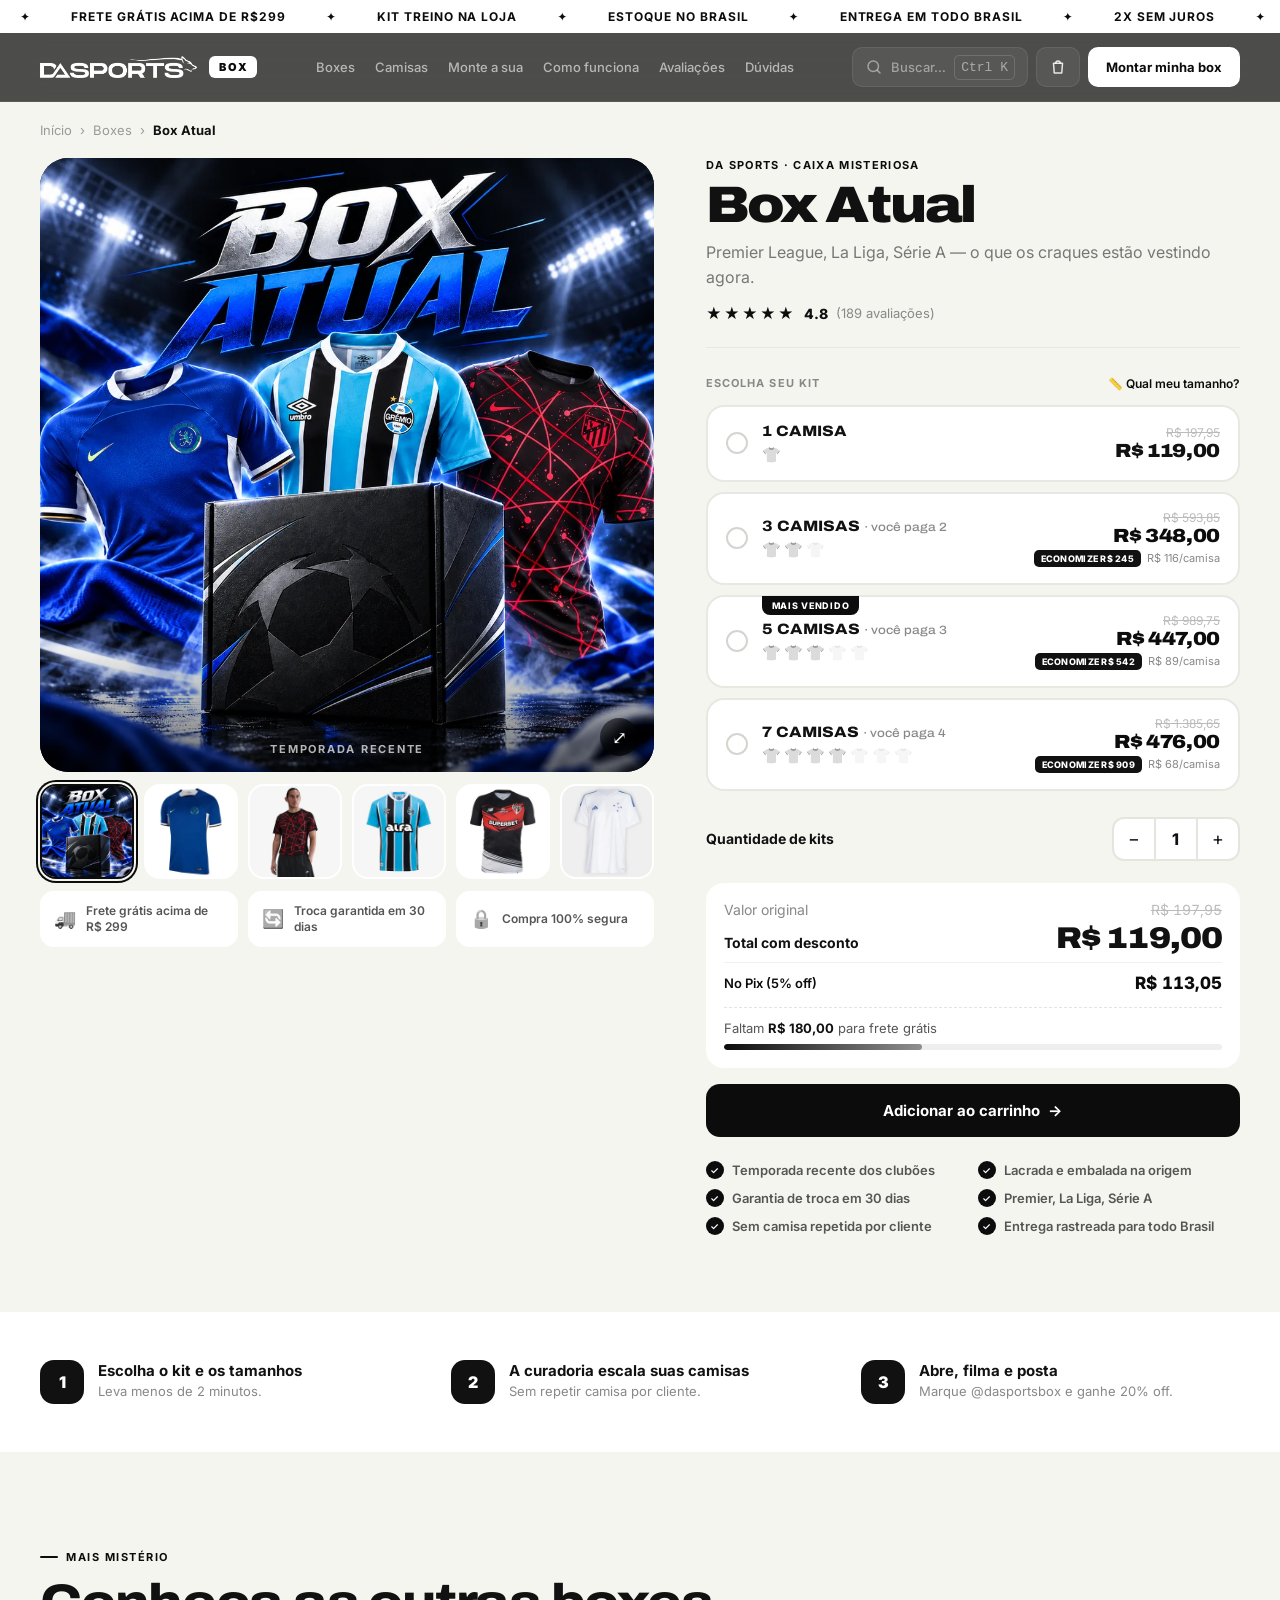
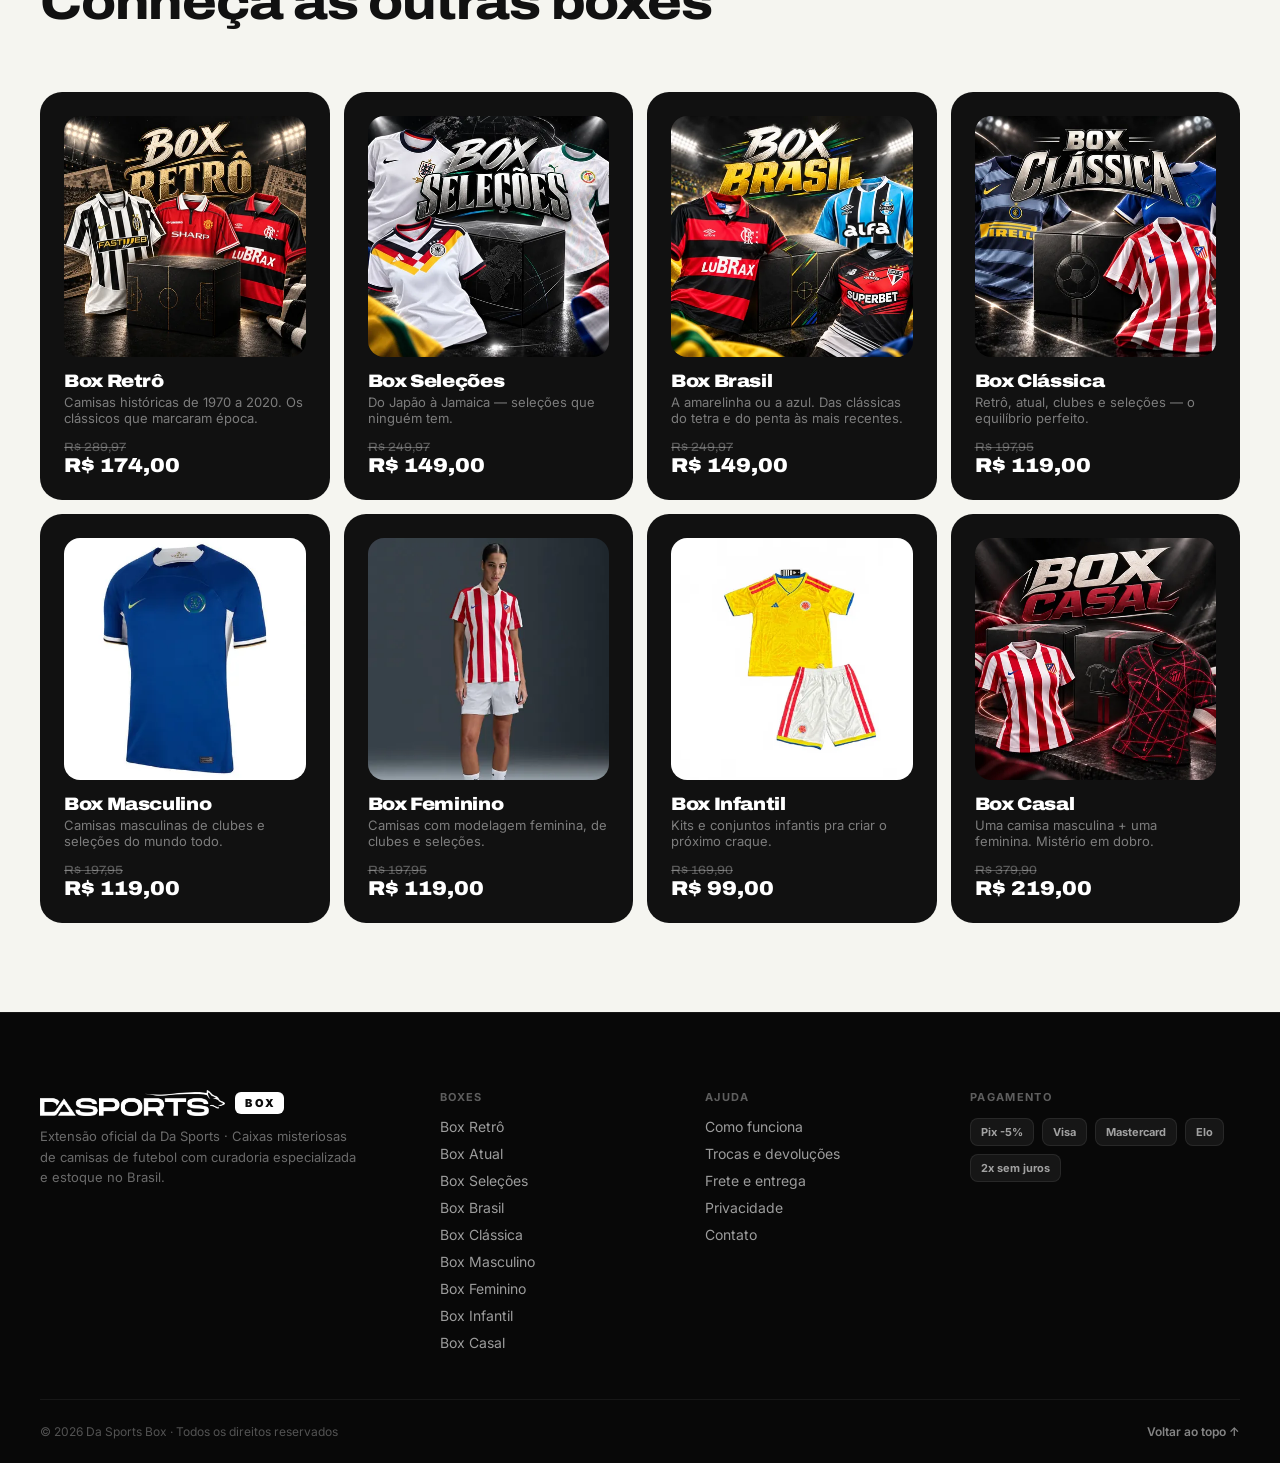
==== commit 28f913a4: "Caixa misteriosa corrigida e checkout pelo carrinho - Caixa só com base e tampa (sem abas laterais)," ====
--- a/box-atual.html
+++ b/box-atual.html
@@ -247,8 +247,7 @@
         </div>
 
         <div class="buy" id="buy">
-          <button type="button" class="btn btn-main btn-block" id="btnPix">Comprar agora via Pix · 5% off</button>
-          <button type="button" class="btn btn-outline btn-block" id="btnCart">Adicionar ao carrinho <span class="arr">→</span></button>
+          <button type="button" class="btn btn-main btn-block" id="btnCart">Adicionar ao carrinho <span class="arr">→</span></button>
         </div>
 
         <div class="feats">
@@ -360,7 +359,7 @@
       <div class="sticky-name">Box Atual</div>
       <div class="sticky-total" id="stickyTotal">R$ 119,00</div>
     </div>
-    <button type="button" class="btn btn-main" id="stickyBtn">Comprar <span class="arr">→</span></button>
+    <button type="button" class="btn btn-main" id="stickyBtn">Adicionar <span class="arr">→</span></button>
   </div>
 </div>
 
@@ -454,6 +453,7 @@
     "mode": null,
     "sizes": null,
     "model": "masculino",
+    "variants": null,
     "photos": [
       {
         "src": "img/boxes/box-atual.webp",
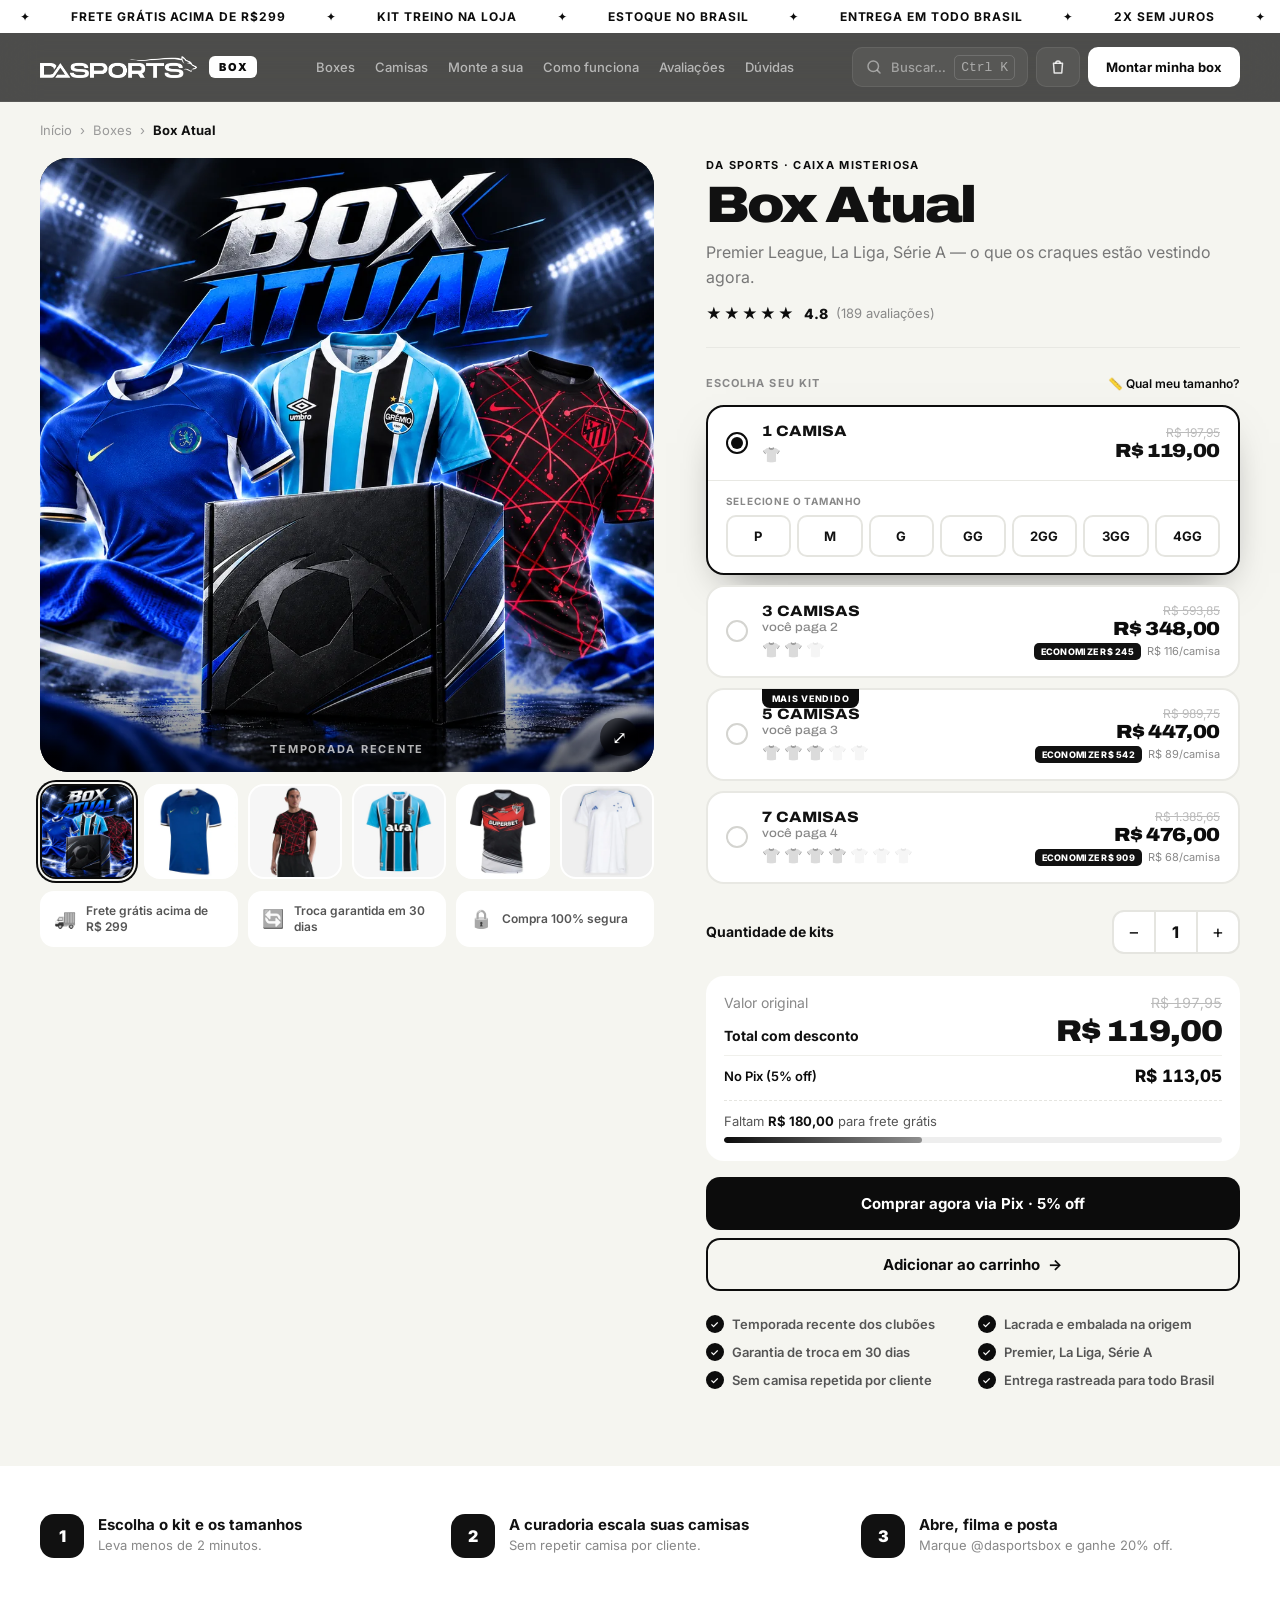
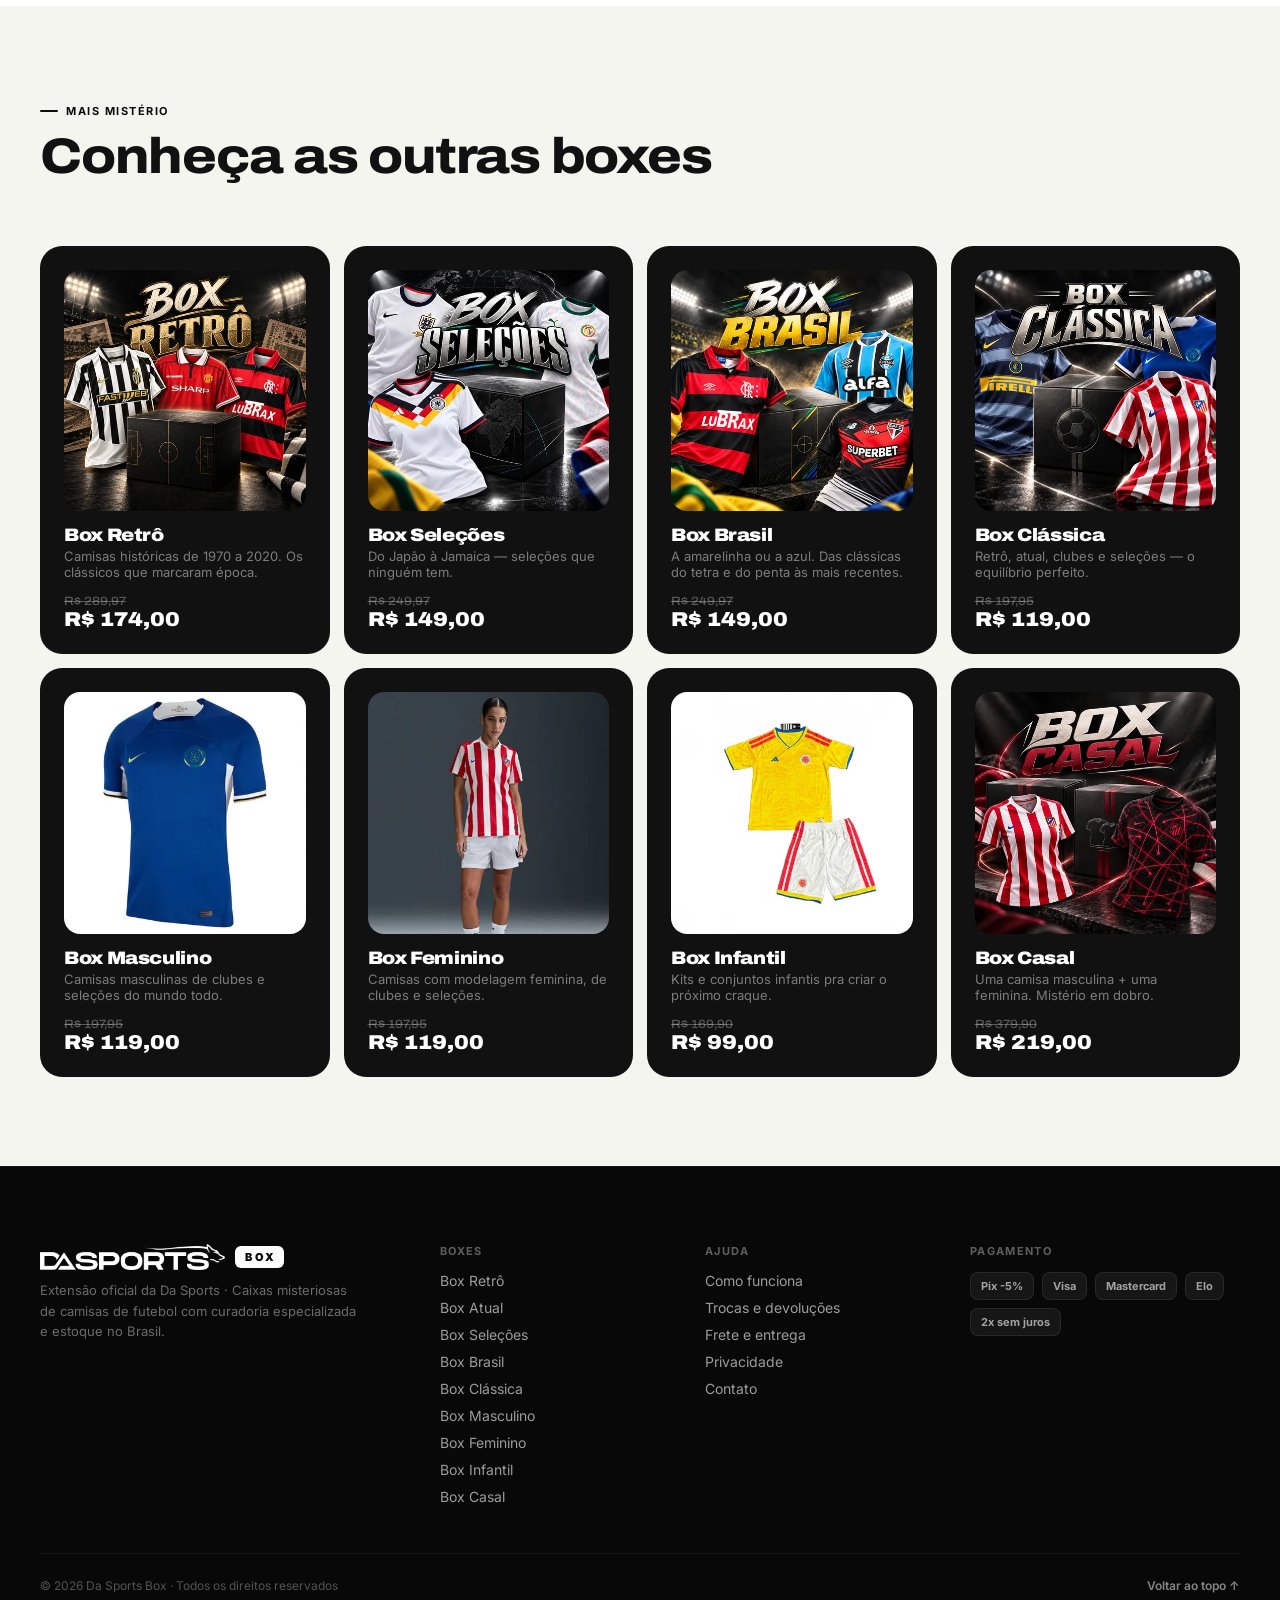
==== commit e3f91170: "Revisão de layout, UX e animações Correções: - Quiz quebrado: a caixa animada do hero reutilizava a " ====
--- a/box-atual.html
+++ b/box-atual.html
@@ -66,13 +66,15 @@
     </nav>
     <div class="menu-label">Boxes</div>
     <div class="menu-boxes">
-      <a href="box-retro.html"><img src="img/camisas/retro/05-flamengo-retro-19921993-home-p.webp" alt="" loading="lazy" width="420" height="420"><span>Retrô</span></a>
+      <a href="box-retro.html"><img src="img/boxes/box-retro-p.webp" alt="" loading="lazy" width="480" height="480"><span>Retrô</span></a>
+      <a href="box-atual.html"><img src="img/boxes/box-atual-p.webp" alt="" loading="lazy" width="480" height="480"><span>Atual</span></a>
+      <a href="box-selecoes.html"><img src="img/boxes/box-selecoes-p.webp" alt="" loading="lazy" width="480" height="480"><span>Seleções</span></a>
+      <a href="box-brasil.html"><img src="img/boxes/box-brasil-p.webp" alt="" loading="lazy" width="480" height="480"><span>Brasil</span></a>
+      <a href="box-classica.html"><img src="img/boxes/box-classica-p.webp" alt="" loading="lazy" width="480" height="480"><span>Clássica</span></a>
       <a href="box-masculino.html"><img src="img/camisas/masculina/02-camisa-chelsea-i-2324-nike-azul-p.webp" alt="" loading="lazy" width="420" height="420"><span>Masculino</span></a>
       <a href="box-feminino.html"><img src="img/camisas/feminina/02-camisa-feminina-senegal-202627-i-p.webp" alt="" loading="lazy" width="420" height="420"><span>Feminino</span></a>
       <a href="box-infantil.html"><img src="img/camisas/infantil/03-conjunto-infantil-colombia-202627-p.webp" alt="" loading="lazy" width="420" height="420"><span>Infantil</span></a>
-      <a href="box-casal.html"><img src="img/camisas/masculina/05-camisa-nike-atletico-de-madrid-202526-pre-jogo-p.webp" alt="" loading="lazy" width="420" height="420"><span>Casal</span></a>
-      <a href="box-atual.html"><img src="img/camisas/masculina/03-camisa-masculina-umbro-gremio-oficial-2425-torcedor-com-patr-p.webp" alt="" loading="lazy" width="420" height="420"><span>Atual</span></a>
-      <a href="box-selecoes.html"><img src="img/camisas/feminina/03-camisa-feminina-alemanha-202627-i-p.webp" alt="" loading="lazy" width="420" height="420"><span>Seleções</span></a>
+      <a href="box-casal.html"><img src="img/boxes/box-casal-p.webp" alt="" loading="lazy" width="480" height="480"><span>Casal</span></a>
     </div>
     <div class="menu-foot">
       <a class="btn btn-white btn-block" href="index.html#quiz">Montar minha box <span class="arr">→</span></a>
@@ -114,7 +116,7 @@
           <div class="mi-lbl" id="miLbl"></div>
           <div class="mi-sub" id="miSub">TEMPORADA RECENTE</div>
         </div>
-        <div class="tbs" role="tablist" style="--n:6">
+        <div class="tbs" style="--n:6">
           <button type="button" class="tb tb-photo on" data-src="img/boxes/box-atual.webp" data-label="" data-cover="1" aria-label="Box Atual"><img src="img/boxes/box-atual-p.webp" alt="" loading="lazy" width="420" height="420"></button>
           <button type="button" class="tb tb-photo" data-src="img/camisas/masculina/02-camisa-chelsea-i-2324-nike-azul.webp" data-label="Chelsea 23/24" data-cover="0" aria-label="Chelsea 23/24"><img src="img/camisas/masculina/02-camisa-chelsea-i-2324-nike-azul-p.webp" alt="" loading="lazy" width="420" height="420"></button>
           <button type="button" class="tb tb-photo" data-src="img/camisas/masculina/05-camisa-nike-atletico-de-madrid-202526-pre-jogo.webp" data-label="Atlético de Madrid 25/26" data-cover="0" aria-label="Atlético de Madrid 25/26"><img src="img/camisas/masculina/05-camisa-nike-atletico-de-madrid-202526-pre-jogo-p.webp" alt="" loading="lazy" width="420" height="420"></button>
@@ -170,7 +172,7 @@
         <div class="kc-head">
           <span class="kc-radio"></span>
           <div class="kc-main">
-            <div class="kc-name">3 CAMISAS <span class="kc-promo">· você paga 2</span></div>
+            <div class="kc-name">3 CAMISAS <span class="kc-promo">você paga 2</span></div>
             <div class="kc-icons"><span class="ki">👕</span><span class="ki">👕</span><span class="ki dim">👕</span></div>
           </div>
           <div class="kc-right">
@@ -190,7 +192,7 @@
         <div class="kc-head">
           <span class="kc-radio"></span>
           <div class="kc-main">
-            <div class="kc-name">5 CAMISAS <span class="kc-promo">· você paga 3</span></div>
+            <div class="kc-name">5 CAMISAS <span class="kc-promo">você paga 3</span></div>
             <div class="kc-icons"><span class="ki">👕</span><span class="ki">👕</span><span class="ki">👕</span><span class="ki dim">👕</span><span class="ki dim">👕</span></div>
           </div>
           <div class="kc-right">
@@ -210,7 +212,7 @@
         <div class="kc-head">
           <span class="kc-radio"></span>
           <div class="kc-main">
-            <div class="kc-name">7 CAMISAS <span class="kc-promo">· você paga 4</span></div>
+            <div class="kc-name">7 CAMISAS <span class="kc-promo">você paga 4</span></div>
             <div class="kc-icons"><span class="ki">👕</span><span class="ki">👕</span><span class="ki">👕</span><span class="ki">👕</span><span class="ki dim">👕</span><span class="ki dim">👕</span><span class="ki dim">👕</span></div>
           </div>
           <div class="kc-right">
@@ -247,7 +249,8 @@
         </div>
 
         <div class="buy" id="buy">
-          <button type="button" class="btn btn-main btn-block" id="btnCart">Adicionar ao carrinho <span class="arr">→</span></button>
+          <button type="button" class="btn btn-main btn-block" id="btnPix">Comprar agora via Pix · 5% off</button>
+          <button type="button" class="btn btn-outline btn-block" id="btnCart">Adicionar ao carrinho <span class="arr">→</span></button>
         </div>
 
         <div class="feats">
@@ -359,7 +362,7 @@
       <div class="sticky-name">Box Atual</div>
       <div class="sticky-total" id="stickyTotal">R$ 119,00</div>
     </div>
-    <button type="button" class="btn btn-main" id="stickyBtn">Adicionar <span class="arr">→</span></button>
+    <button type="button" class="btn btn-main" id="stickyBtn">Comprar <span class="arr">→</span></button>
   </div>
 </div>
 
@@ -453,7 +456,6 @@
     "mode": null,
     "sizes": null,
     "model": "masculino",
-    "variants": null,
     "photos": [
       {
         "src": "img/boxes/box-atual.webp",
--- a/css/global.css
+++ b/css/global.css
@@ -276,12 +276,14 @@
   transform: translateX(-120%); transition: transform .7s var(--ease);
 }
 .btn:hover::after { transform: translateX(120%); }
-.btn:active { transform: scale(.97); }
+.btn.btn:active { transform: scale(.97); transition-duration: .1s; }
+.btn:disabled { cursor: not-allowed; animation: none; }
+.btn:disabled::after { display: none; }
 .btn .arr { transition: transform .3s var(--ease); display: inline-block; }
 .btn:hover .arr { transform: translateX(4px); }
 
 .btn-main { background: var(--accent); color: var(--accent-ink); animation: glow 3s ease infinite; }
-.btn-main:hover { background: var(--accent-hover); transform: translateY(-2px); box-shadow: 0 14px 40px rgba(var(--accent-rgb),.35); }
+.btn-main:hover { background: var(--accent-hover); transform: translateY(-2px); box-shadow: 0 14px 40px rgba(var(--accent-rgb),.35); animation: none; }
 .btn-ghost { background: transparent; color: rgba(255,255,255,.8); border: 1px solid rgba(255,255,255,.18); }
 .btn-ghost:hover { border-color: rgba(255,255,255,.45); color: #fff; background: rgba(255,255,255,.05); transform: translateY(-2px); }
 .btn-dark { background: #111; color: #fff; }
@@ -342,7 +344,7 @@
 .spotlight { position: relative; }
 .spotlight::after {
   content: ''; position: absolute; inset: 0; border-radius: inherit; pointer-events: none;
-  background: radial-gradient(420px circle at var(--mx, 50%) var(--my, 50%), rgba(96,165,250,.14), transparent 45%);
+  background: radial-gradient(420px circle at var(--mx, 50%) var(--my, 50%), rgba(var(--accent-rgb),.09), transparent 45%);
   opacity: 0; transition: opacity .35s;
 }
 .spotlight:hover::after { opacity: 1; }
@@ -409,7 +411,7 @@
 
 /* Respeita quem prefere menos movimento */
 @media (prefers-reduced-motion: reduce) {
-  *, *::before, *::after { animation-duration: .01ms !important; animation-iteration-count: 1 !important; transition-duration: .01ms !important; scroll-behavior: auto !important; }
+  *, *::before, *::after { animation-duration: .01ms !important; animation-delay: 0s !important; animation-iteration-count: 1 !important; transition-duration: .01ms !important; transition-delay: 0s !important; scroll-behavior: auto !important; }
   [data-reveal], .split-word > span { opacity: 1; transform: none; }
 }
 
@@ -481,6 +483,7 @@
 .menu-boxes a { flex: 0 0 104px; scroll-snap-align: start; text-decoration: none; color: #fff; }
 .menu-boxes img { width: 104px; height: 104px; object-fit: cover; border-radius: 14px; border: 1px solid rgba(255,255,255,.1); transition: transform .4s var(--ease); }
 .menu-boxes a:active img { transform: scale(.95); }
+.menu-boxes a:hover img { transform: translateY(-3px); }
 .menu-boxes span { display: block; font-size: 13px; font-weight: 700; margin-top: 6px; }
 .menu-foot { margin-top: auto; padding: 22px 20px 20px; }
 .menu-foot p { font-size: 12px; color: rgba(255,255,255,.4); text-align: center; margin-top: 12px; }
@@ -586,3 +589,14 @@
   .search-body { max-height: none; flex: 1; }
   .lb-nav { display: none; }
 }
+
+/* Telas de toque: o :hover "gruda" depois do toque, então os cards
+   não ficam levantados/deslocados depois de tocados */
+@media (hover: none) {
+  html .box-card:hover, html .fit-card:hover, html .rev-card:hover, html .hw-step:hover,
+  html .xs-card:hover, html .kc:hover, html .q-opt:hover, html .tb:hover, html .sz-tab:hover,
+  html .szb:not(.on):hover, html .btn:hover, html .nav-cta:hover, html .foot-links a:hover { transform: none; }
+  html .box-card:hover .box-cover img, html .fit-card:hover .fit-img img,
+  html .shirt-card:hover .shirt-img img, html .xs-card:hover .xs-photo img { transform: none; }
+  .spotlight::after { display: none; }
+}
--- a/css/box.css
+++ b/css/box.css
@@ -111,7 +111,7 @@
 .kc.sel .kc-radio::after { transform: scale(1); }
 .kc-main { flex: 1; min-width: 0; }
 .kc-name  { font-size: 15px; font-weight: 800; }
-.kc-promo { font-size: 12px; color: var(--muted); font-weight: 500; }
+.kc-promo { display: block; font-size: 12px; color: var(--muted); font-weight: 500; margin-top: 1px; }
 .kc-icons { display: flex; gap: 3px; margin-top: 6px; }
 .ki { font-size: 15px; display: inline-block; transition: transform .3s var(--ease-back); }
 .ki.dim { opacity: .25; }
@@ -137,17 +137,16 @@
 .kc-sizes-inner > :last-child { margin-bottom: 16px; }
 .kc.sel .kc-sizes-inner { border-top: 1px solid var(--line); }
 
-.sz-tabs { display: flex; gap: 6px; overflow-x: auto; padding-bottom: 2px; margin-bottom: 12px; scrollbar-width: none; }
-.sz-tabs::-webkit-scrollbar { display: none; }
+.sz-tabs { display: grid; grid-template-columns: repeat(auto-fit, minmax(70px, 1fr)); gap: 6px; margin-bottom: 12px; }
 .sz-tab {
-  flex: 1; min-width: 74px; border: 2px solid #e5e5e0; border-radius: 11px; padding: 7px 4px;
-  cursor: pointer; background: #fff; text-align: center; flex-shrink: 0; font: inherit; color: #111;
+  min-width: 0; border: 2px solid #e5e5e0; border-radius: 11px; padding: 7px 4px;
+  cursor: pointer; background: #fff; text-align: center; font: inherit; color: #111;
   transition: border-color .2s, background .25s, color .25s, transform .3s var(--ease);
 }
 .sz-tab:hover { transform: translateY(-2px); }
 .sz-tab.on   { border-color: var(--accent); color: var(--accent); background: var(--accent-soft); }
 .sz-tab.done { border-color: #111; color: #fff; background: #111; }
-.sz-tab.missing { animation: shake .45s ease; border-color: #fca5a5; }
+.sz-tab.missing { animation: shake .45s ease; border-color: #dc2626; box-shadow: 0 0 0 3px rgba(220,38,38,.12); }
 .sz-tab-label { font-size: 9px; font-weight: 600; letter-spacing: .05em; text-transform: uppercase; display: block; margin-bottom: 2px; opacity: .7; }
 .sz-tab-val   { font-size: 13px; font-weight: 800; }
 .sz-btns-label { font-size: 10px; font-weight: 700; letter-spacing: .08em; text-transform: uppercase; color: var(--muted); margin-bottom: 8px; }
@@ -160,6 +159,7 @@
 }
 .szb:hover { border-color: var(--accent); color: var(--accent); transform: translateY(-2px); }
 .szb.on { background: #111; border-color: #111; color: #fff; transform: scale(1.06); }
+.szb:focus-visible, .sz-tab:focus-visible { outline: 2px solid #111; outline-offset: 2px; }
 .sz-done { font-size: 12px; font-weight: 700; color: var(--accent); margin-top: 10px; animation: fadeUp .4s var(--ease) both; }
 
 /* ---------- QUANTIDADE ---------- */
@@ -307,11 +307,25 @@
 }
 @media (min-width: 901px) { .sticky-buy { display: none; } }
 @media (max-width: 560px) {
-  .trust { grid-template-columns: 1fr; }
-  .xs-grid { grid-template-columns: 1fr; }
+  /* Selos compactos lado a lado */
+  .trust { gap: 8px; }
+  .trust div { flex-direction: column; text-align: center; gap: 4px; padding: 10px 6px; font-size: 11px; }
+  /* Outras boxes: carrossel com arraste lateral */
+  .xs-grid {
+    grid-template-columns: none; grid-auto-flow: column; grid-auto-columns: 72%; gap: 10px;
+    overflow-x: auto; scroll-snap-type: x mandatory; overscroll-behavior-x: contain; scrollbar-width: none;
+    margin-inline: calc(var(--gutter) * -1); padding-inline: var(--gutter); scroll-padding-inline: var(--gutter);
+  }
+  .xs-grid::-webkit-scrollbar { display: none; }
+  .xs-card { scroll-snap-align: start; padding: 1rem; border-radius: 20px; }
+  /* Kits: promoção embaixo do nome e economia empilhada, sem cobrir os ícones */
+  .kc-eco { flex-direction: column; align-items: flex-end; gap: 3px; }
+  .kc-badge { left: 46px; }
+  .model-tabs { display: flex; overflow-x: auto; scrollbar-width: none; }
+  .model-tabs::-webkit-scrollbar { display: none; }
+  .mt { flex: 1 0 auto; padding-inline: 12px; }
   .feats { grid-template-columns: 1fr; }
   .sz-btns { grid-template-columns: repeat(min(var(--cols, 7), 4), 1fr); }
-  .model-tabs { grid-template-columns: repeat(3, 1fr); }
   .kc-head { padding: 14px; gap: 10px; }
   .kc-sizes-inner > * { margin-inline: 14px; }
 
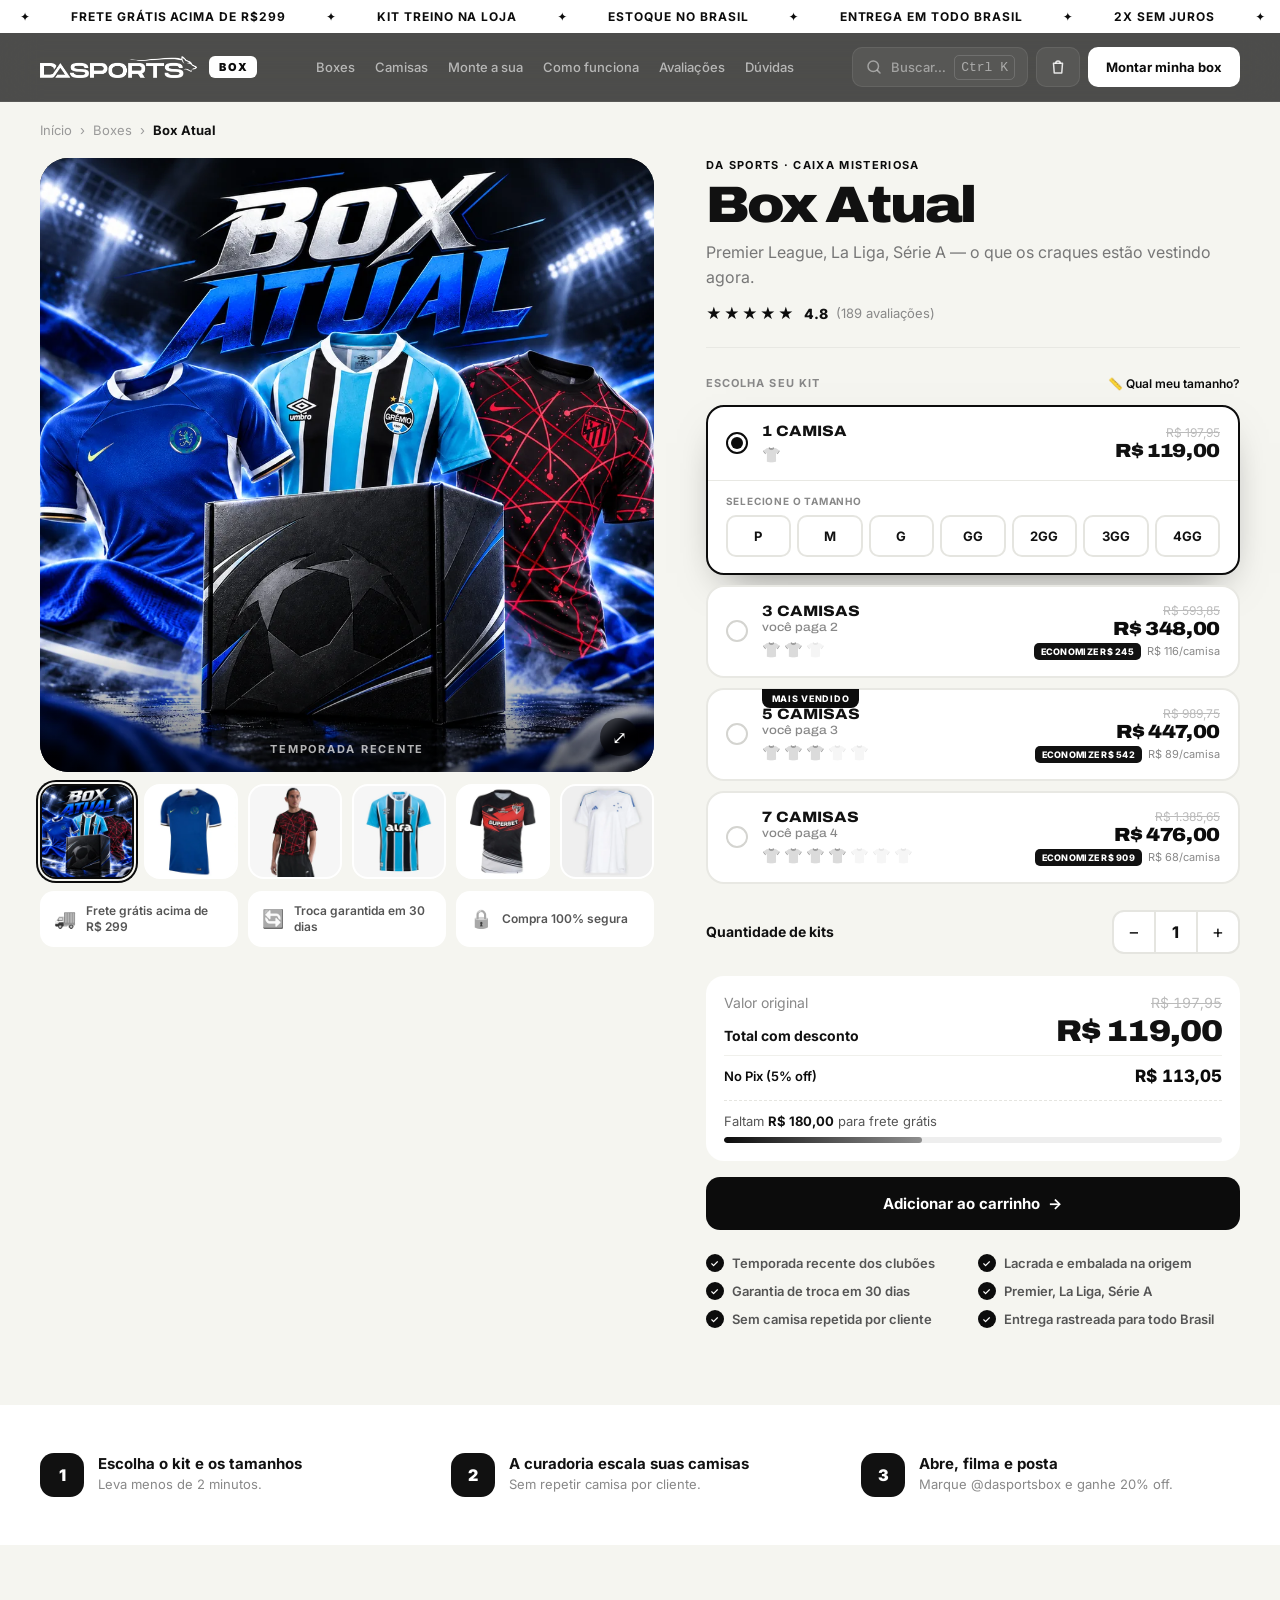
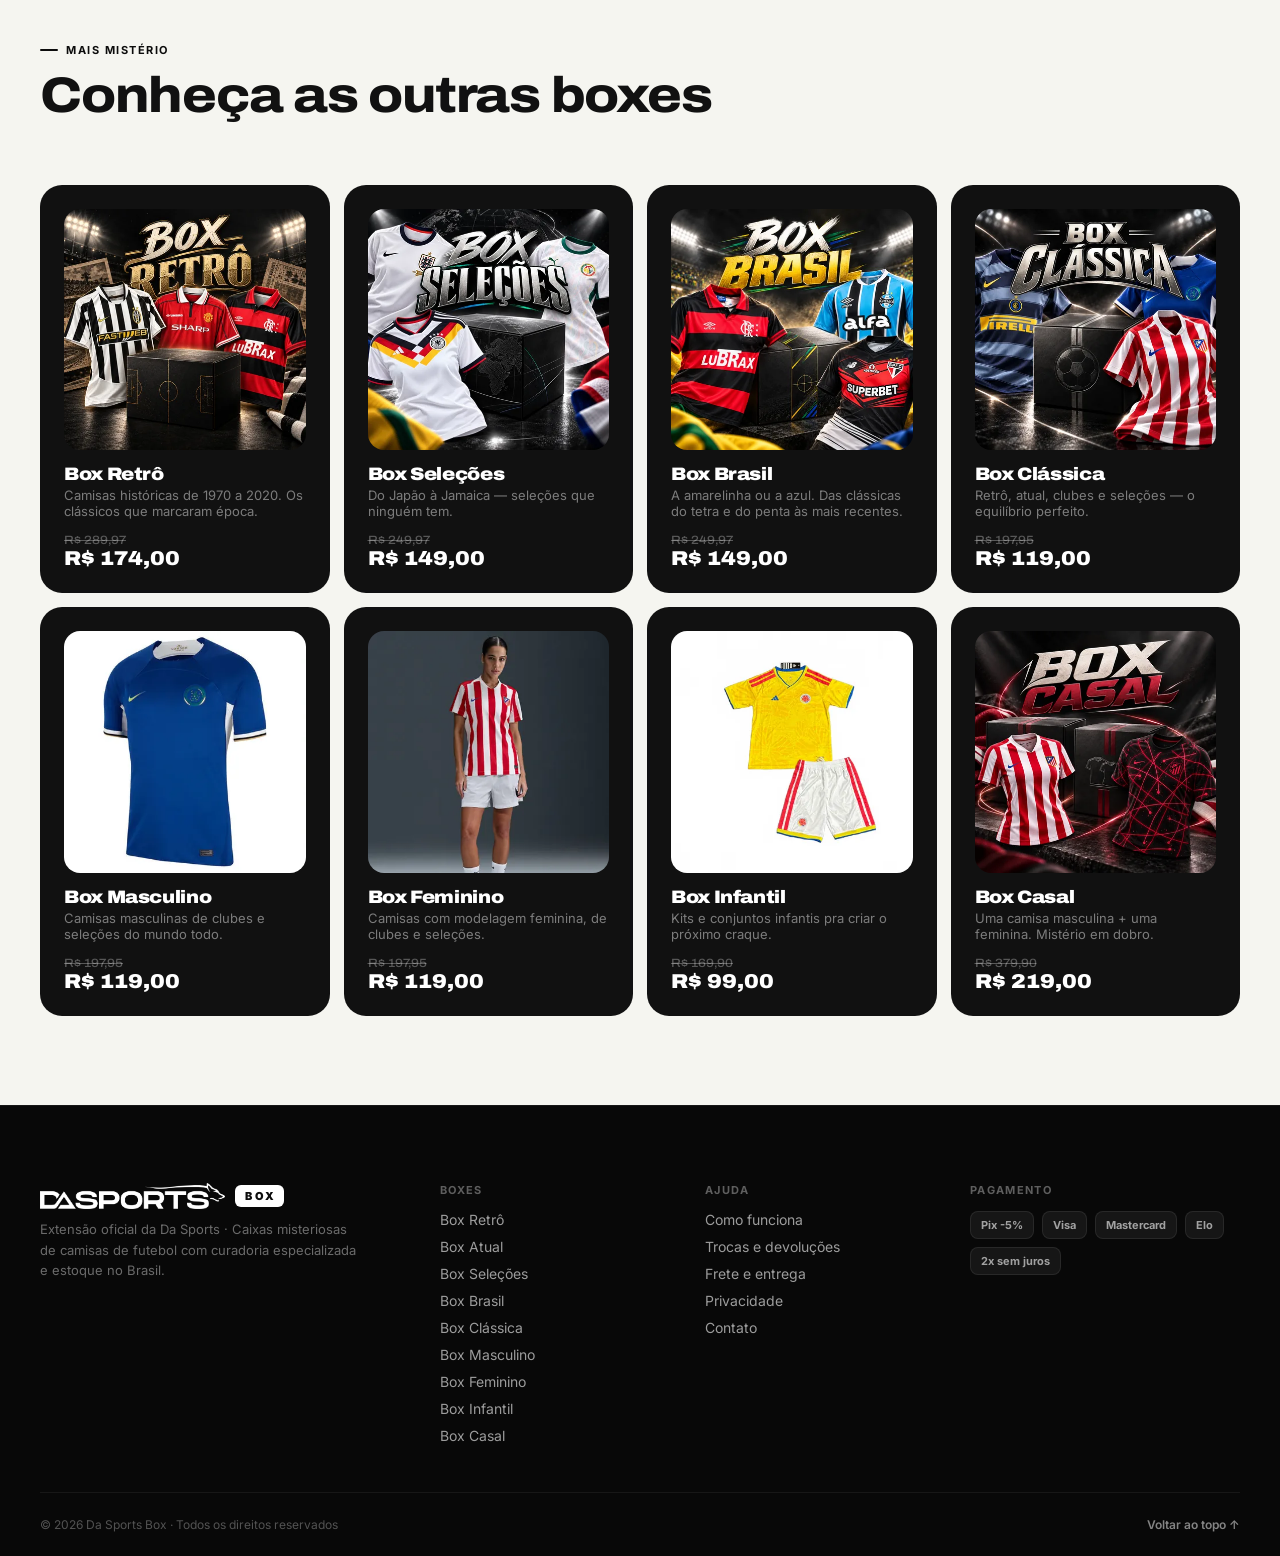
==== commit 5ecc03a9: "Alteração no layout Revisão de layout, UX e animações" ====
--- a/box-atual.html
+++ b/box-atual.html
@@ -249,8 +249,7 @@
         </div>
 
         <div class="buy" id="buy">
-          <button type="button" class="btn btn-main btn-block" id="btnPix">Comprar agora via Pix · 5% off</button>
-          <button type="button" class="btn btn-outline btn-block" id="btnCart">Adicionar ao carrinho <span class="arr">→</span></button>
+          <button type="button" class="btn btn-main btn-block" id="btnCart">Adicionar ao carrinho <span class="arr">→</span></button>
         </div>
 
         <div class="feats">
@@ -362,7 +361,7 @@
       <div class="sticky-name">Box Atual</div>
       <div class="sticky-total" id="stickyTotal">R$ 119,00</div>
     </div>
-    <button type="button" class="btn btn-main" id="stickyBtn">Comprar <span class="arr">→</span></button>
+    <button type="button" class="btn btn-main" id="stickyBtn">Adicionar <span class="arr">→</span></button>
   </div>
 </div>
 
@@ -456,6 +455,7 @@
     "mode": null,
     "sizes": null,
     "model": "masculino",
+    "variants": null,
     "photos": [
       {
         "src": "img/boxes/box-atual.webp",
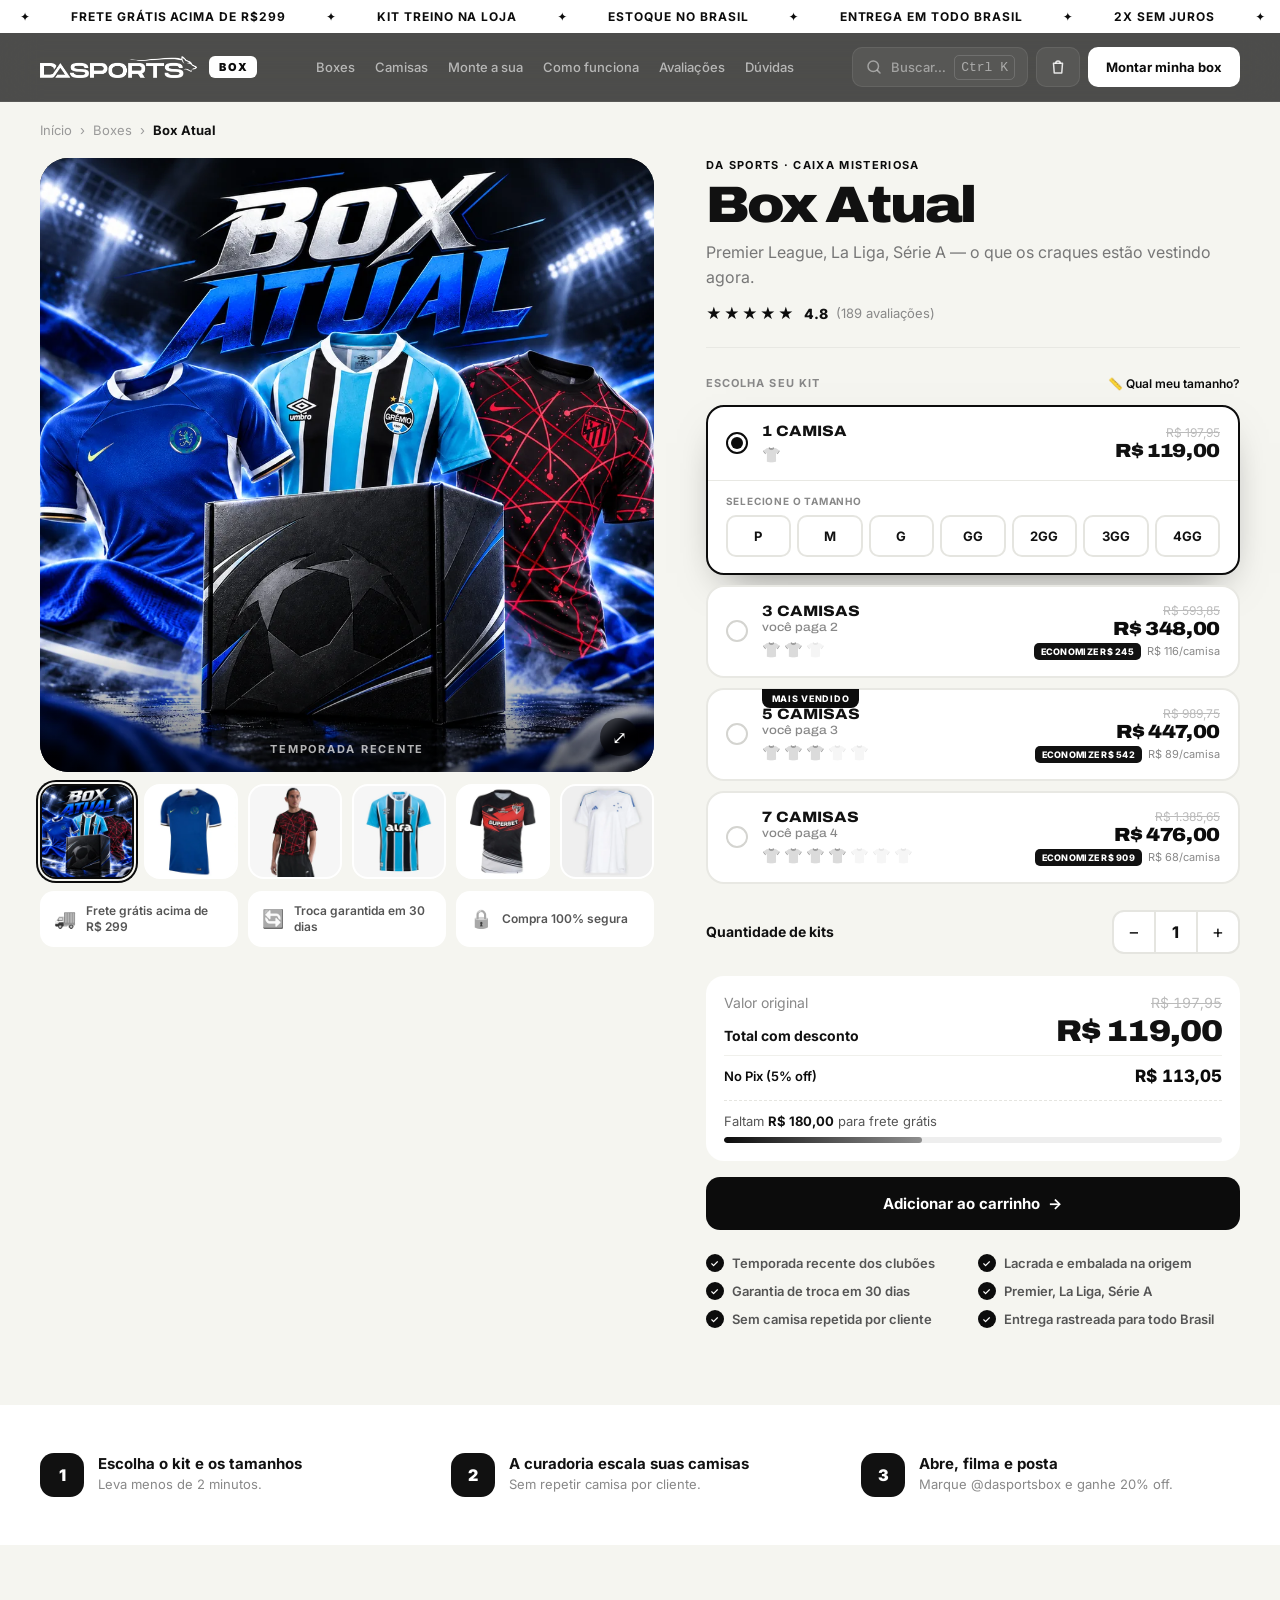
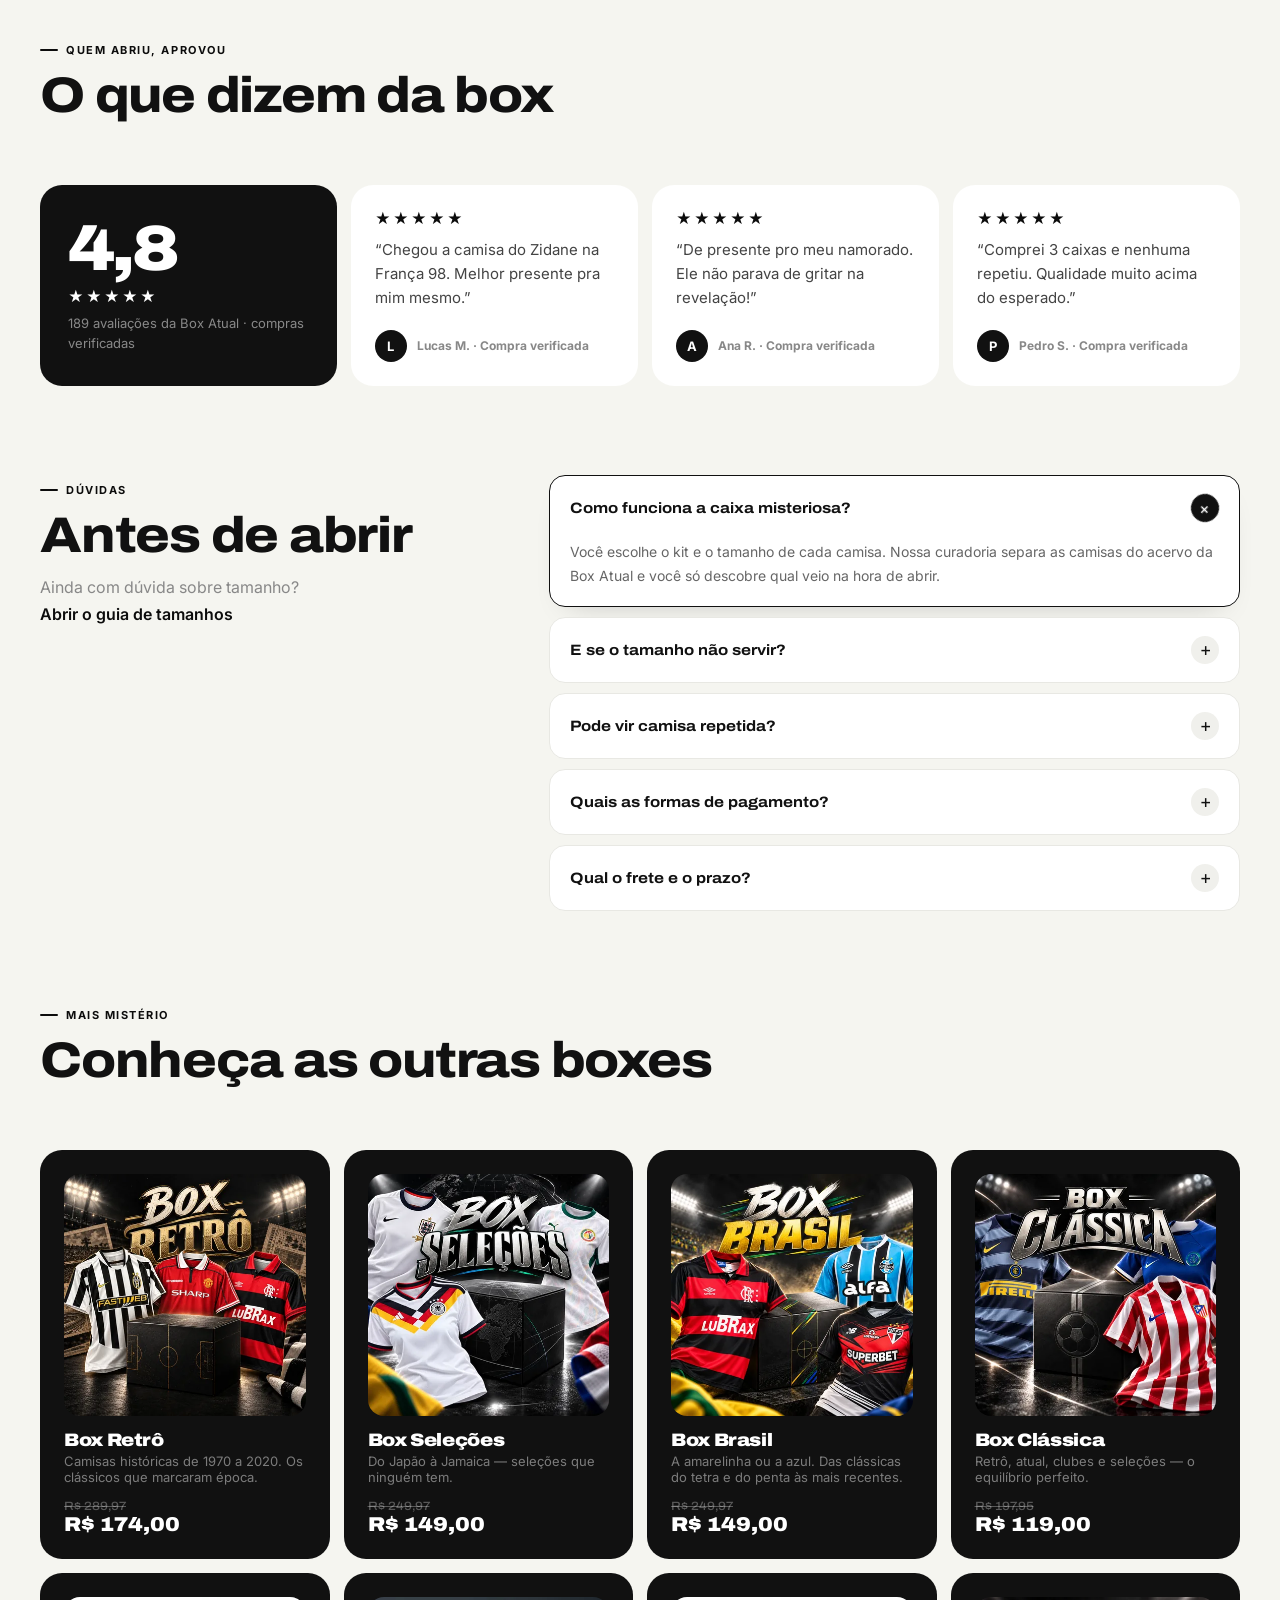
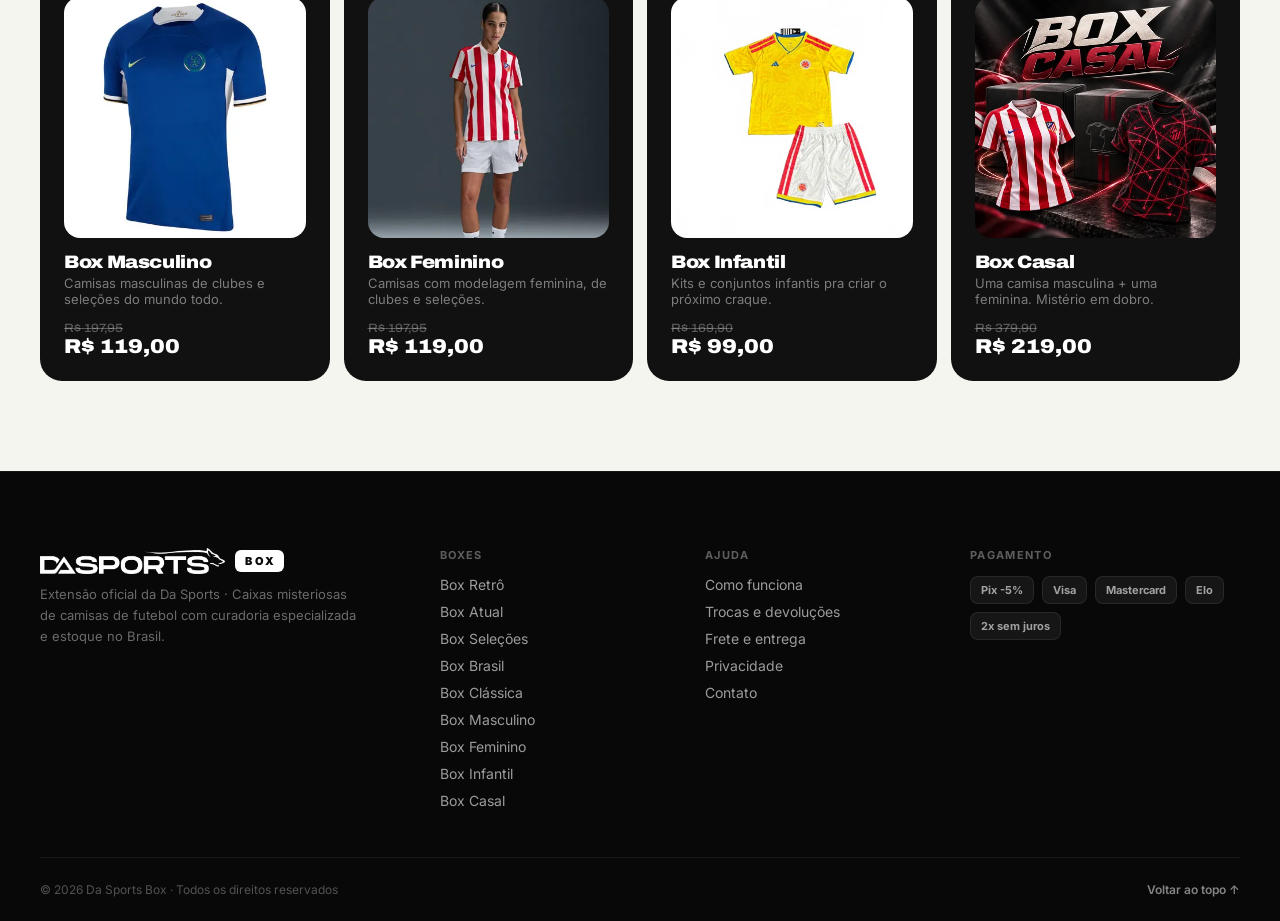
==== commit 6778d993: "Página de produto com avaliações e dúvidas; banner e passos da home Página de box: - Nova seção "O q" ====
--- a/box-atual.html
+++ b/box-atual.html
@@ -275,6 +275,64 @@
     </div>
   </section>
 
+
+  <!-- Avaliações -->
+  <section class="p-rev">
+    <div class="container">
+      <div class="s-head">
+        <div>
+          <p class="s-label" data-reveal>Quem abriu, aprovou</p>
+          <h2 class="s-title" data-split>O que dizem da box</h2>
+        </div>
+      </div>
+      <div class="p-rev-grid">
+        <div class="p-rev-score" data-reveal>
+          <div class="p-rev-big">4,8</div>
+          <div class="sts">★★★★★</div>
+          <p>189 avaliações da Box Atual · compras verificadas</p>
+        </div>
+        <div class="p-rev-cards" data-stagger="up">
+          <figure class="p-rev-card"><div class="sts">★★★★★</div><blockquote>“Chegou a camisa do Zidane na França 98. Melhor presente pra mim mesmo.”</blockquote><figcaption><span class="p-rev-av">L</span>Lucas M. · Compra verificada</figcaption></figure>
+          <figure class="p-rev-card"><div class="sts">★★★★★</div><blockquote>“De presente pro meu namorado. Ele não parava de gritar na revelação!”</blockquote><figcaption><span class="p-rev-av">A</span>Ana R. · Compra verificada</figcaption></figure>
+          <figure class="p-rev-card"><div class="sts">★★★★★</div><blockquote>“Comprei 3 caixas e nenhuma repetiu. Qualidade muito acima do esperado.”</blockquote><figcaption><span class="p-rev-av">P</span>Pedro S. · Compra verificada</figcaption></figure>
+        </div>
+      </div>
+    </div>
+  </section>
+
+  <!-- Dúvidas -->
+  <section class="p-faq">
+    <div class="container p-faq-inner">
+      <div>
+        <p class="s-label" data-reveal>Dúvidas</p>
+        <h2 class="s-title" data-split>Antes de abrir</h2>
+        <p class="s-sub" data-reveal style="--d:2">Ainda com dúvida sobre tamanho? <button type="button" class="kl-link" data-open-sizes>Abrir o guia de tamanhos</button></p>
+      </div>
+      <div class="faq-list" data-stagger="up">
+        <details class="faq-item" open>
+          <summary>Como funciona a caixa misteriosa?</summary>
+          <div class="faq-a"><p>Você escolhe o kit e o tamanho de cada camisa. Nossa curadoria separa as camisas do acervo da Box Atual e você só descobre qual veio na hora de abrir.</p></div>
+        </details>
+        <details class="faq-item">
+          <summary>E se o tamanho não servir?</summary>
+          <div class="faq-a"><p>A troca de tamanho é garantida e você tem 30 dias de garantia de troca. Na dúvida, use o guia de tamanhos acima — ele calcula pela sua altura e peso.</p></div>
+        </details>
+        <details class="faq-item">
+          <summary>Pode vir camisa repetida?</summary>
+          <div class="faq-a"><p>Não. A gente controla o histórico de cada cliente para não repetir camisa entre as suas compras.</p></div>
+        </details>
+        <details class="faq-item">
+          <summary>Quais as formas de pagamento?</summary>
+          <div class="faq-a"><p>Pix com 5% de desconto ou cartão em até 2x sem juros.</p></div>
+        </details>
+        <details class="faq-item">
+          <summary>Qual o frete e o prazo?</summary>
+          <div class="faq-a"><p>O estoque é no Brasil e a entrega é rastreada para todo o país. O frete é grátis acima de R$ 299.</p></div>
+        </details>
+      </div>
+    </div>
+  </section>
+
   <!-- Outras boxes -->
   <section class="xs">
     <div class="container">
--- a/css/global.css
+++ b/css/global.css
@@ -416,7 +416,7 @@
 }
 
 /* Emojis decorativos em escala de cinza — identidade 100% preto e branco */
-.box-icon, .quiz-summary b, .search-title, .q-emoji, .q-result-emoji, .search-thumb:not(:has(img)), .mi-big, .tb:not(.tb-photo), .xs-emoji, .ki, .trust b, .cta-emojis span, .search-empty b { filter: grayscale(1); }
+.box-icon, .quiz-summary b, .search-title, .q-emoji, .q-result-emoji, .search-thumb:not(:has(img)), .mi-big, .tb:not(.tb-photo), .xs-emoji, .ki, .trust b, .search-empty b { filter: grayscale(1); }
 
 /* Fonte display (Archivo expandida) nos títulos e números */
 .hero-h1, .cta-title, .box-name, .box-price, .ih1, .q-question, .q-result-name, .stat-n, .rev-big,
@@ -594,7 +594,7 @@
    não ficam levantados/deslocados depois de tocados */
 @media (hover: none) {
   html .box-card:hover, html .fit-card:hover, html .rev-card:hover, html .hw-step:hover,
-  html .xs-card:hover, html .kc:hover, html .q-opt:hover, html .tb:hover, html .sz-tab:hover,
+  html .xs-card:hover, html .p-rev-card:hover, html .kc:hover, html .q-opt:hover, html .tb:hover, html .sz-tab:hover,
   html .szb:not(.on):hover, html .btn:hover, html .nav-cta:hover, html .foot-links a:hover { transform: none; }
   html .box-card:hover .box-cover img, html .fit-card:hover .fit-img img,
   html .shirt-card:hover .shirt-img img, html .xs-card:hover .xs-photo img { transform: none; }
--- a/css/box.css
+++ b/css/box.css
@@ -210,6 +210,49 @@
 .p-how-grid b { font-size: 15px; }
 .p-how-grid p { font-size: 13px; color: var(--muted); margin-top: 3px; }
 
+/* ---------- AVALIAÇÕES ---------- */
+.p-rev { padding-block: clamp(3.5rem, 7vw, 6rem) 0; }
+.p-rev-grid { display: grid; grid-template-columns: minmax(0, 1fr) minmax(0, 3fr); gap: 14px; }
+.p-rev-score {
+  background: #111; color: #fff; border-radius: 22px; padding: 1.75rem;
+  display: flex; flex-direction: column; justify-content: center;
+}
+.p-rev-score .sts { color: #fff; }
+.p-rev-score p { font-size: 13px; color: rgba(255,255,255,.5); line-height: 1.5; margin-top: 8px; }
+.p-rev-big { font-family: var(--font-display); font-stretch: 112%; font-size: 64px; font-weight: 900; letter-spacing: -.05em; line-height: 1; margin-bottom: 6px; }
+.p-rev-cards { display: grid; grid-template-columns: repeat(3, 1fr); gap: 14px; }
+.p-rev-card {
+  margin: 0; background: #fff; border-radius: 22px; padding: 1.5rem; display: flex; flex-direction: column;
+  transition: transform .5s var(--ease), box-shadow .5s var(--ease);
+}
+.p-rev-card:hover { transform: translateY(-4px); box-shadow: 0 24px 50px -28px rgba(0,0,0,.3); }
+.p-rev-card blockquote { font-size: 15px; color: #444; line-height: 1.6; margin: 10px 0 1.25rem; }
+.p-rev-card figcaption { margin-top: auto; display: flex; align-items: center; gap: 10px; font-size: 12px; font-weight: 700; color: #888; }
+.p-rev-av { width: 32px; height: 32px; border-radius: 50%; display: grid; place-items: center; background: #111; color: #fff; font-size: 13px; }
+
+/* ---------- DÚVIDAS ---------- */
+.p-faq { padding-block: clamp(3.5rem, 7vw, 6rem) 0; }
+.p-faq-inner { display: grid; grid-template-columns: minmax(0, 1fr) minmax(0, 1.6fr); gap: clamp(2rem, 6vw, 5rem); align-items: start; }
+.p-faq .s-sub .kl-link { font-size: inherit; }
+.faq-list { display: flex; flex-direction: column; gap: 10px; }
+.faq-item { background: #fff; border: 1px solid var(--line); border-radius: 16px; transition: border-color .3s, box-shadow .3s; }
+.faq-item[open] { border-color: #111; box-shadow: 0 14px 30px -20px rgba(0,0,0,.25); }
+.faq-item summary {
+  list-style: none; cursor: pointer; padding: 18px 20px; font-size: 15px; font-weight: 700; color: #111;
+  display: flex; justify-content: space-between; align-items: center; gap: 1rem;
+}
+.faq-item summary::-webkit-details-marker { display: none; }
+.faq-item summary::after {
+  content: '+'; width: 28px; height: 28px; border-radius: 50%; flex-shrink: 0;
+  display: grid; place-items: center; font-size: 17px; font-weight: 500; background: #f0f0ec;
+  transition: transform .4s var(--ease), background .3s, color .3s;
+}
+.faq-item[open] summary::after { transform: rotate(45deg); background: #111; color: #fff; }
+.faq-a { display: grid; grid-template-rows: 0fr; transition: grid-template-rows .45s var(--ease); }
+.faq-a > p { min-height: 0; overflow: hidden; padding: 0 20px; font-size: 14px; color: #666; line-height: 1.7; }
+.faq-item.is-open .faq-a { grid-template-rows: 1fr; }
+.faq-item.is-open .faq-a > p { padding-bottom: 18px; }
+
 /* ---------- OUTRAS BOXES ---------- */
 .xs { padding-block: clamp(3.5rem, 7vw, 6rem); }
 .xs-grid { display: grid; grid-template-columns: repeat(4, 1fr); gap: 14px; }
@@ -299,6 +342,18 @@
   .xs-grid { grid-template-columns: 1fr 1fr; }
 }
 @media (max-width: 900px) {
+  .p-rev-grid, .p-faq-inner { grid-template-columns: 1fr; }
+  .p-rev-score { flex-direction: row; flex-wrap: wrap; align-items: center; justify-content: flex-start; gap: 4px 14px; padding: 1.25rem 1.5rem; }
+  .p-rev-score p { flex-basis: 100%; margin-top: 0; }
+  .p-rev-big { font-size: 48px; margin: 0; }
+  /* Avaliações em carrossel */
+  .p-rev-cards {
+    grid-template-columns: none; grid-auto-flow: column; grid-auto-columns: min(84%, 340px); gap: 10px;
+    overflow-x: auto; scroll-snap-type: x mandatory; overscroll-behavior-x: contain; scrollbar-width: none;
+    margin-inline: calc(var(--gutter) * -1); padding-inline: var(--gutter); scroll-padding-inline: var(--gutter);
+  }
+  .p-rev-cards::-webkit-scrollbar { display: none; }
+  .p-rev-card { scroll-snap-align: start; }
   .pg { grid-template-columns: 1fr; }
   .gallery { position: static; }
   .mi { aspect-ratio: 4 / 3.4; max-height: none; min-height: 0; }
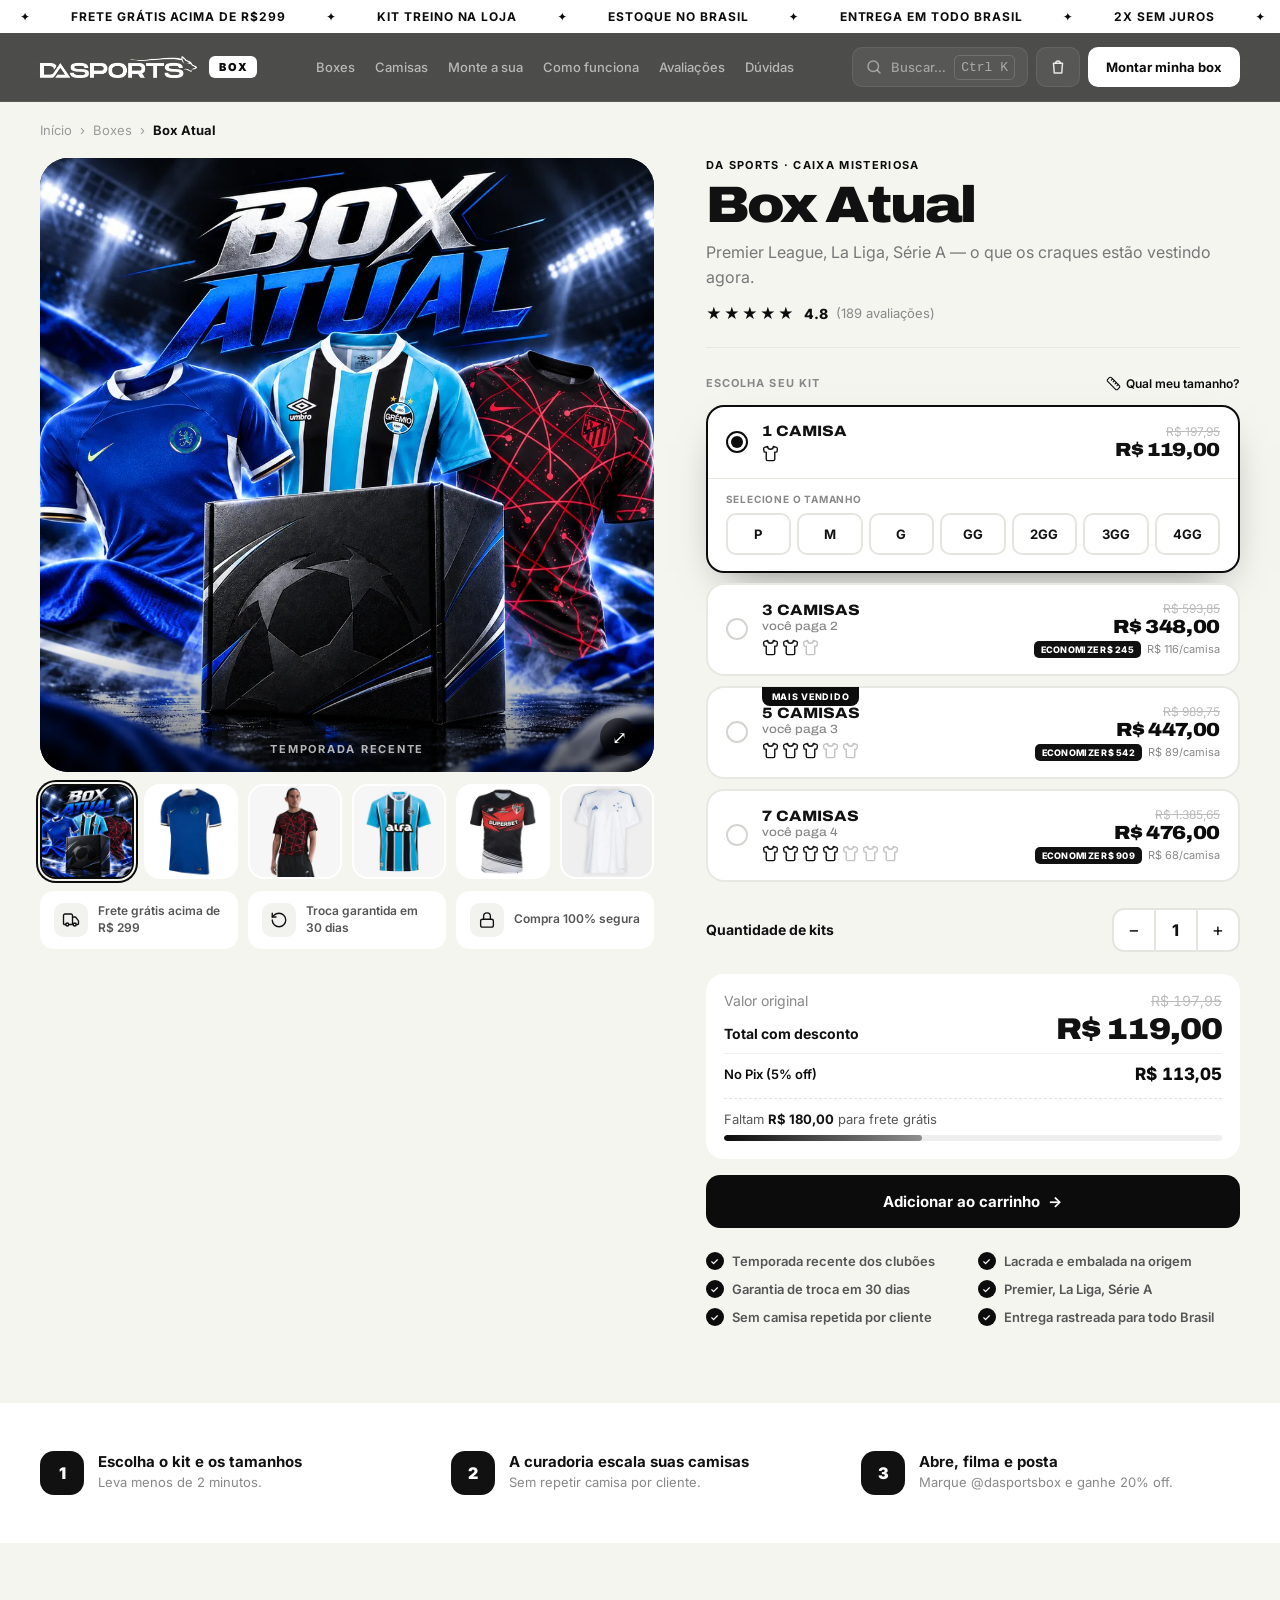
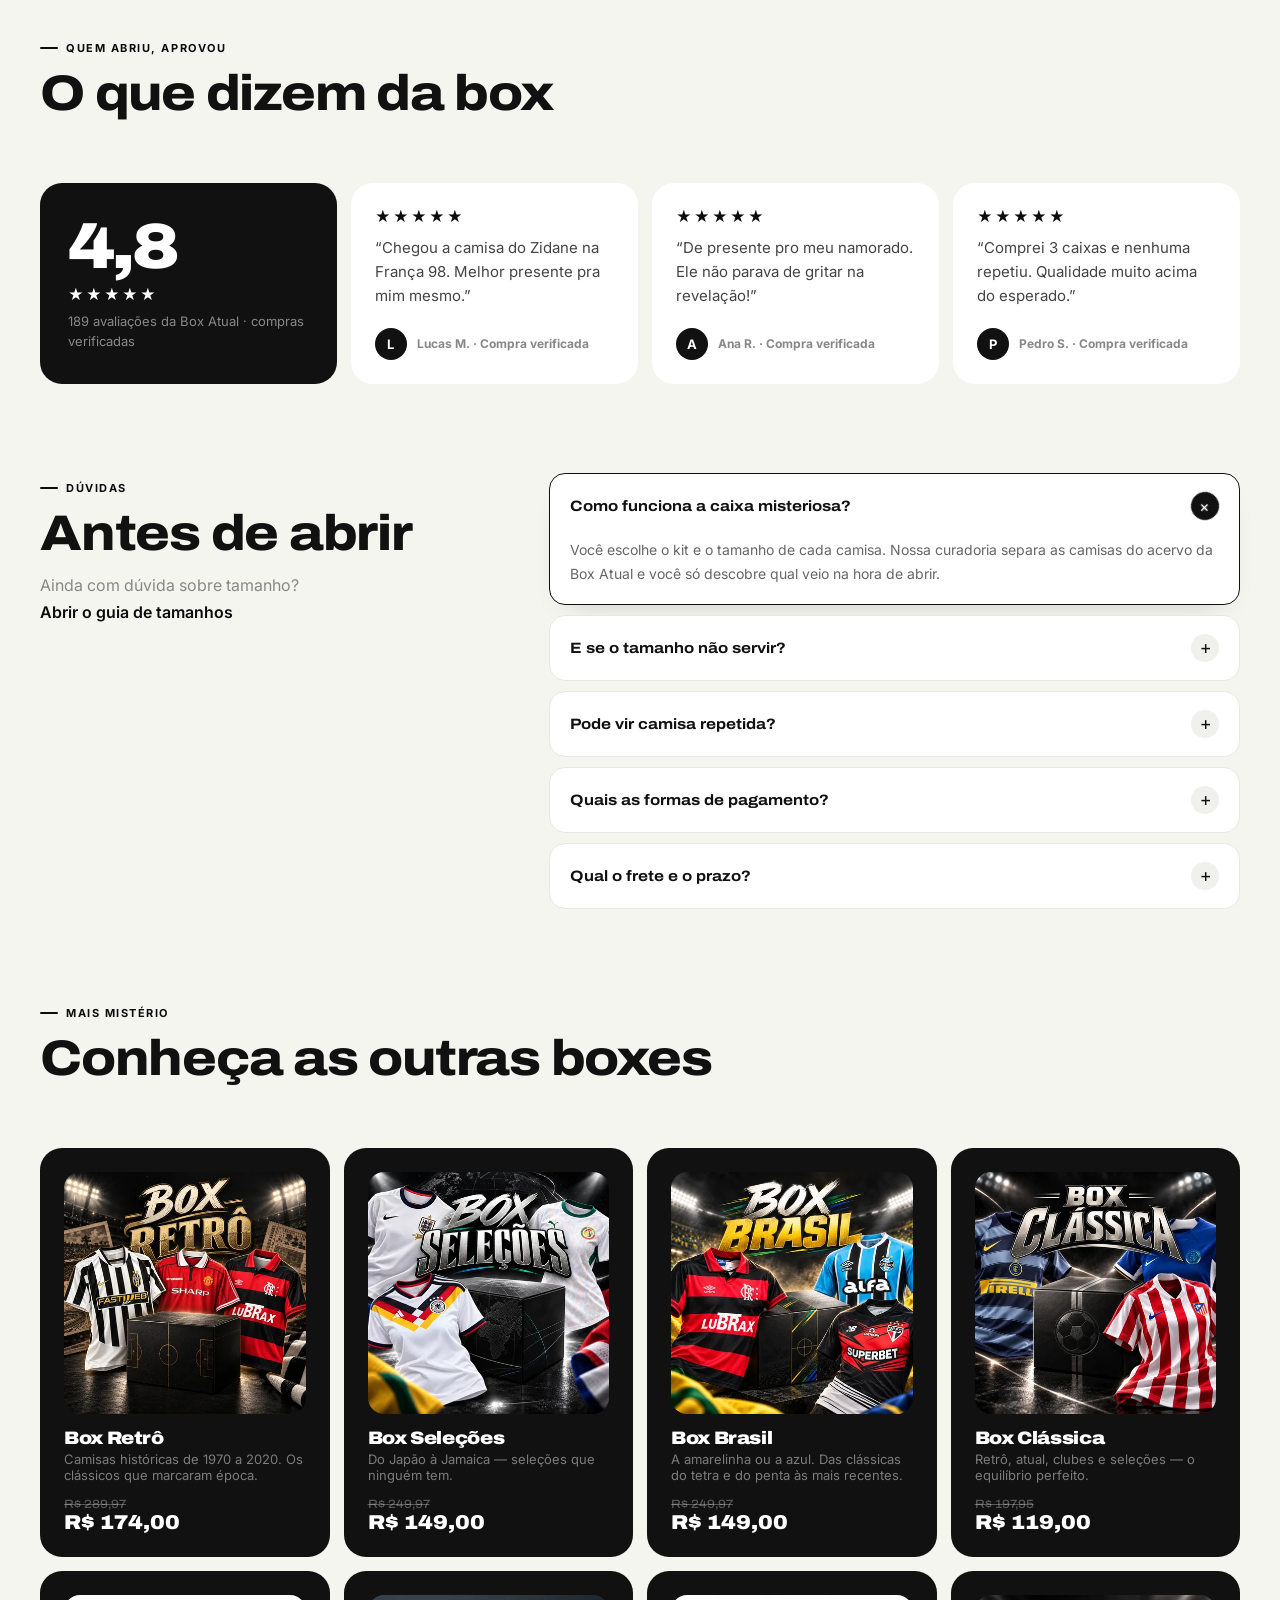
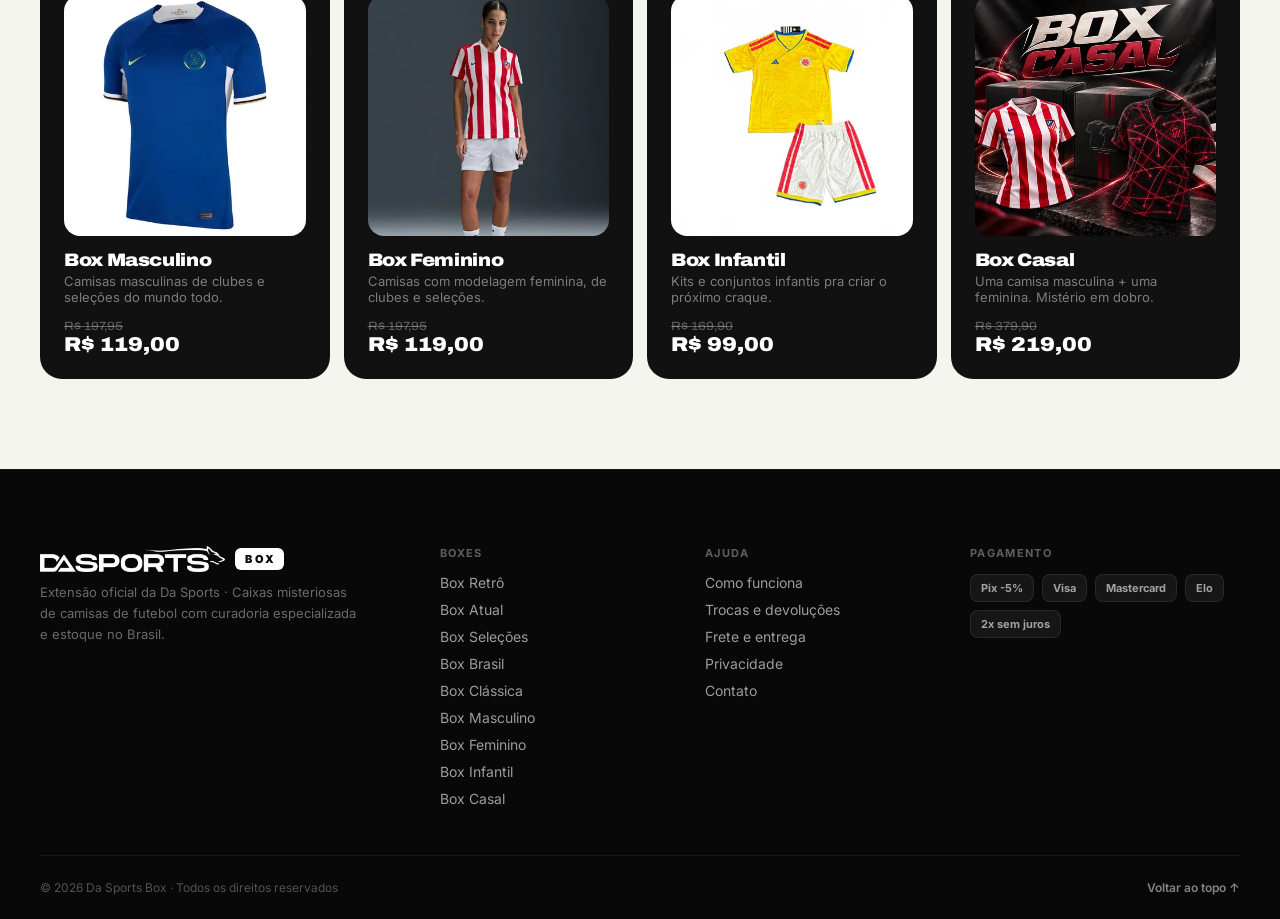
==== commit 9f1b52e2: "Busca da seção de boxes, selo de desconto e ícones SVG no lugar de emojis Seção "Escolha sua box": -" ====
--- a/box-atual.html
+++ b/box-atual.html
@@ -125,9 +125,9 @@
           <button type="button" class="tb tb-photo" data-src="img/camisas/feminina/05-camisa-cruzeiro-ii-202627-torcedor-adidas-feminina-brancoazu.webp" data-label="Cruzeiro 26/27" data-cover="0" aria-label="Cruzeiro 26/27"><img src="img/camisas/feminina/05-camisa-cruzeiro-ii-202627-torcedor-adidas-feminina-brancoazu-p.webp" alt="" loading="lazy" width="420" height="420"></button>
         </div>
         <div class="trust">
-          <div><b>🚚</b>Frete grátis acima de R$ 299</div>
-          <div><b>🔄</b>Troca garantida em 30 dias</div>
-          <div><b>🔒</b>Compra 100% segura</div>
+          <div><span class="trust-ico" data-icon="truck"></span>Frete grátis acima de R$ 299</div>
+          <div><span class="trust-ico" data-icon="swap"></span>Troca garantida em 30 dias</div>
+          <div><span class="trust-ico" data-icon="lock"></span>Compra 100% segura</div>
         </div>
       </div>
 
@@ -144,7 +144,7 @@
 
         <div class="kl">
           <span>Escolha seu kit</span>
-          <button type="button" class="kl-link" data-open-sizes>📏 Qual meu tamanho?</button>
+          <button type="button" class="kl-link" data-open-sizes><span class="kl-ico" data-icon="ruler"></span>Qual meu tamanho?</button>
         </div>
 
         <div class="kits" id="kits" role="radiogroup" aria-label="Kits">
@@ -154,7 +154,7 @@
           <span class="kc-radio"></span>
           <div class="kc-main">
             <div class="kc-name">1 CAMISA</div>
-            <div class="kc-icons"><span class="ki">👕</span></div>
+            <div class="kc-icons"><span class="ki" data-icon="shirt"></span></div>
           </div>
           <div class="kc-right">
             <div class="kc-old">R$ 197,95</div>
@@ -173,7 +173,7 @@
           <span class="kc-radio"></span>
           <div class="kc-main">
             <div class="kc-name">3 CAMISAS <span class="kc-promo">você paga 2</span></div>
-            <div class="kc-icons"><span class="ki">👕</span><span class="ki">👕</span><span class="ki dim">👕</span></div>
+            <div class="kc-icons"><span class="ki" data-icon="shirt"></span><span class="ki" data-icon="shirt"></span><span class="ki dim" data-icon="shirt"></span></div>
           </div>
           <div class="kc-right">
             <div class="kc-old">R$ 593,85</div>
@@ -193,7 +193,7 @@
           <span class="kc-radio"></span>
           <div class="kc-main">
             <div class="kc-name">5 CAMISAS <span class="kc-promo">você paga 3</span></div>
-            <div class="kc-icons"><span class="ki">👕</span><span class="ki">👕</span><span class="ki">👕</span><span class="ki dim">👕</span><span class="ki dim">👕</span></div>
+            <div class="kc-icons"><span class="ki" data-icon="shirt"></span><span class="ki" data-icon="shirt"></span><span class="ki" data-icon="shirt"></span><span class="ki dim" data-icon="shirt"></span><span class="ki dim" data-icon="shirt"></span></div>
           </div>
           <div class="kc-right">
             <div class="kc-old">R$ 989,75</div>
@@ -213,7 +213,7 @@
           <span class="kc-radio"></span>
           <div class="kc-main">
             <div class="kc-name">7 CAMISAS <span class="kc-promo">você paga 4</span></div>
-            <div class="kc-icons"><span class="ki">👕</span><span class="ki">👕</span><span class="ki">👕</span><span class="ki">👕</span><span class="ki dim">👕</span><span class="ki dim">👕</span><span class="ki dim">👕</span></div>
+            <div class="kc-icons"><span class="ki" data-icon="shirt"></span><span class="ki" data-icon="shirt"></span><span class="ki" data-icon="shirt"></span><span class="ki" data-icon="shirt"></span><span class="ki dim" data-icon="shirt"></span><span class="ki dim" data-icon="shirt"></span><span class="ki dim" data-icon="shirt"></span></div>
           </div>
           <div class="kc-right">
             <div class="kc-old">R$ 1.385,65</div>
--- a/css/global.css
+++ b/css/global.css
@@ -239,6 +239,7 @@
   background: linear-gradient(135deg, #2a2a2a, #141414);
 }
 .search-thumb img { width: 100%; height: 100%; object-fit: cover; }
+.search-thumb svg { width: 22px; height: 22px; color: rgba(255,255,255,.8); }
 .search-meta { flex: 1; min-width: 0; }
 .search-title { font-size: 14px; font-weight: 700; }
 .search-title mark { background: none; color: var(--accent-mid); }
@@ -247,7 +248,7 @@
 .search-price s { display: block; font-size: 11px; font-weight: 500; color: rgba(255,255,255,.3); }
 .search-type { font-size: 10px; font-weight: 700; letter-spacing: .06em; text-transform: uppercase; color: rgba(255,255,255,.35); }
 .search-empty { text-align: center; padding: 2.5rem 1rem; color: rgba(255,255,255,.5); font-size: 14px; }
-.search-empty b { display: block; font-size: 32px; margin-bottom: 8px; }
+.search-empty-ico { display: block; width: 34px; height: 34px; margin: 0 auto 12px; color: rgba(255,255,255,.35); }
 .search-skel { display: flex; gap: 14px; padding: 10px; align-items: center; }
 .search-skel i, .search-skel b {
   display: block; border-radius: 10px;
@@ -261,6 +262,11 @@
   font-size: 11px; color: rgba(255,255,255,.35);
 }
 .search-foot kbd { font: 600 10px/1 inherit; border: 1px solid rgba(255,255,255,.15); border-radius: 4px; padding: 3px 5px; margin-right: 4px; }
+
+/* ---------- ÍCONES SVG ---------- */
+.ico { display: inline-grid; place-items: center; line-height: 0; }
+.ico-svg { width: 1em; height: 1em; display: block; }
+.ship-ico { width: 15px; height: 15px; display: inline-block; vertical-align: -3px; margin-right: 6px; }
 
 /* ---------- BOTÕES ---------- */
 .btn {
@@ -416,7 +422,7 @@
 }
 
 /* Emojis decorativos em escala de cinza — identidade 100% preto e branco */
-.box-icon, .quiz-summary b, .search-title, .q-emoji, .q-result-emoji, .search-thumb:not(:has(img)), .mi-big, .tb:not(.tb-photo), .xs-emoji, .ki, .trust b, .search-empty b { filter: grayscale(1); }
+.box-icon, .search-title, .mi-big, .tb:not(.tb-photo), .xs-emoji { filter: grayscale(1); }
 
 /* Fonte display (Archivo expandida) nos títulos e números */
 .hero-h1, .cta-title, .box-name, .box-price, .ih1, .q-question, .q-result-name, .stat-n, .rev-big,
--- a/css/box.css
+++ b/css/box.css
@@ -69,7 +69,8 @@
 
 .trust { display: grid; grid-template-columns: repeat(3, 1fr); gap: 10px; margin-top: 12px; }
 .trust div { display: flex; align-items: center; gap: 10px; background: #fff; border-radius: 14px; padding: 12px 14px; font-size: 12px; font-weight: 600; color: #555; line-height: 1.35; }
-.trust b { font-size: 18px; }
+.trust-ico { width: 34px; height: 34px; flex-shrink: 0; border-radius: 10px; display: grid; place-items: center; background: #f2f2ee; color: #111; }
+.trust-ico svg { width: 18px; height: 18px; }
 
 /* ---------- INFO ---------- */
 .info > * { animation: fadeUp .7s var(--ease) backwards; }
@@ -91,6 +92,8 @@
 .kl { font-size: 11px; font-weight: 700; letter-spacing: .1em; text-transform: uppercase; color: var(--muted); margin-bottom: 10px; display: flex; justify-content: space-between; align-items: center; }
 .kl-link { background: none; border: none; color: var(--accent); font-size: 12px; font-weight: 600; cursor: pointer; text-transform: none; letter-spacing: 0; padding: 4px 0; background-image: linear-gradient(currentColor, currentColor); background-size: 0 1px; background-position: 0 100%; background-repeat: no-repeat; transition: background-size .3s var(--ease); }
 .kl-link:hover { background-size: 100% 1px; }
+.kl-ico { width: 15px; height: 15px; display: inline-block; vertical-align: -3px; margin-right: 5px; }
+.kl-ico svg { width: 100%; height: 100%; }
 
 /* ---------- KITS ---------- */
 .kits { display: flex; flex-direction: column; gap: 10px; margin-bottom: 1.25rem; }
@@ -113,7 +116,9 @@
 .kc-name  { font-size: 15px; font-weight: 800; }
 .kc-promo { display: block; font-size: 12px; color: var(--muted); font-weight: 500; margin-top: 1px; }
 .kc-icons { display: flex; gap: 3px; margin-top: 6px; }
-.ki { font-size: 15px; display: inline-block; transition: transform .3s var(--ease-back); }
+.ki { width: 17px; height: 17px; display: inline-block; color: #111; transition: transform .3s var(--ease-back); }
+.ki svg { width: 100%; height: 100%; stroke-width: 2; }
+.ki-f { color: #777; }
 .ki.dim { opacity: .25; }
 .kc.sel .ki { animation: kiHop .5s var(--ease-back) both; }
 .kc.sel .ki:nth-child(2) { animation-delay: .04s; } .kc.sel .ki:nth-child(3) { animation-delay: .08s; }
@@ -396,7 +401,7 @@
 .mi-photo.swap { animation: swapIn .55s var(--ease) both; }
 .mi.has-photo:hover .mi-photo { transform: scale(1.04); }
 .mi.has-photo .mi-lbl, .mi.has-photo .mi-sub { z-index: 3; }
-.mi.has-photo .mi-lbl { font-size: clamp(22px, 2.6vw, 34px); bottom: 38px; padding-inline: 1rem; }
+.mi.has-photo .mi-lbl { font-size: clamp(22px, 2.6vw, 34px); bottom: 38px; padding-inline: 3.5rem; }
 .mi.has-photo .mi-sub { color: rgba(255,255,255,.7); }
 .mi.has-photo .mi-tag, .mi.has-photo .mi-off { z-index: 3; }
 .mi.has-photo .mi-off { background: rgba(0,0,0,.45); backdrop-filter: blur(6px); }
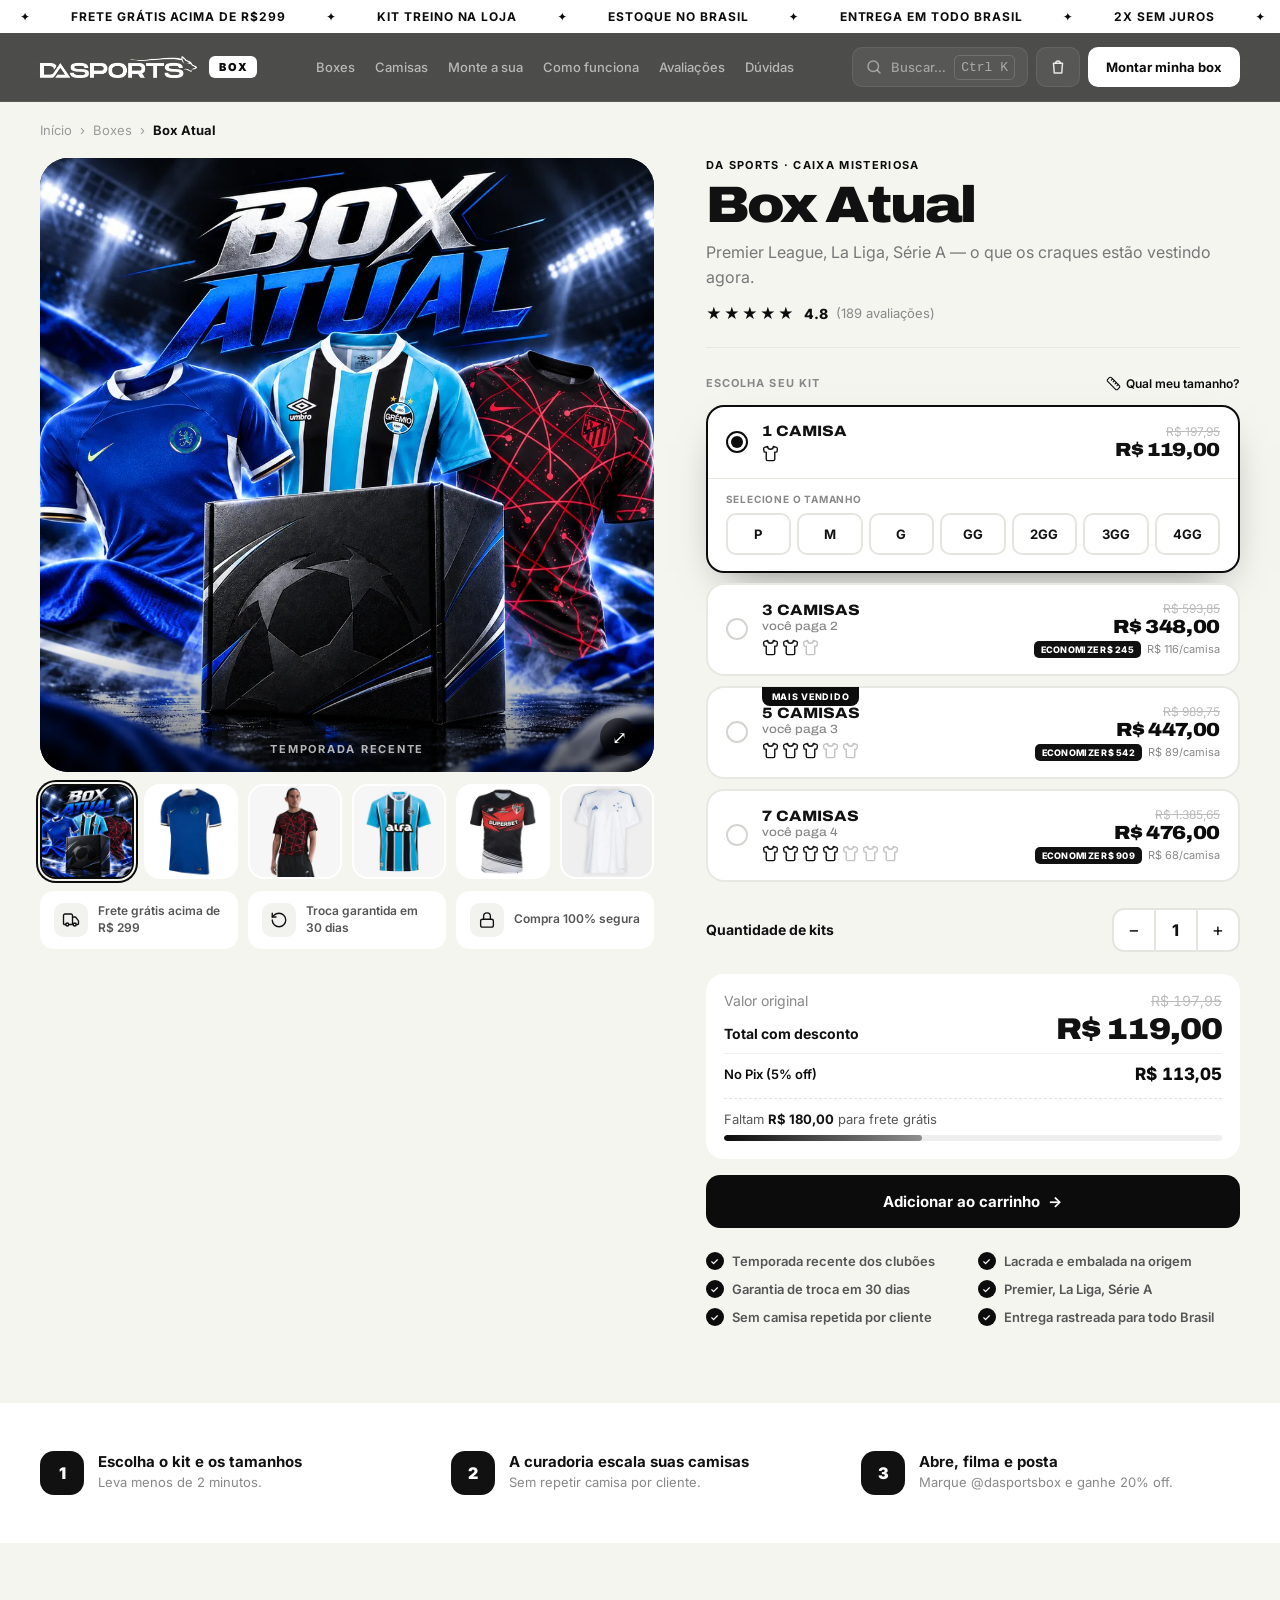
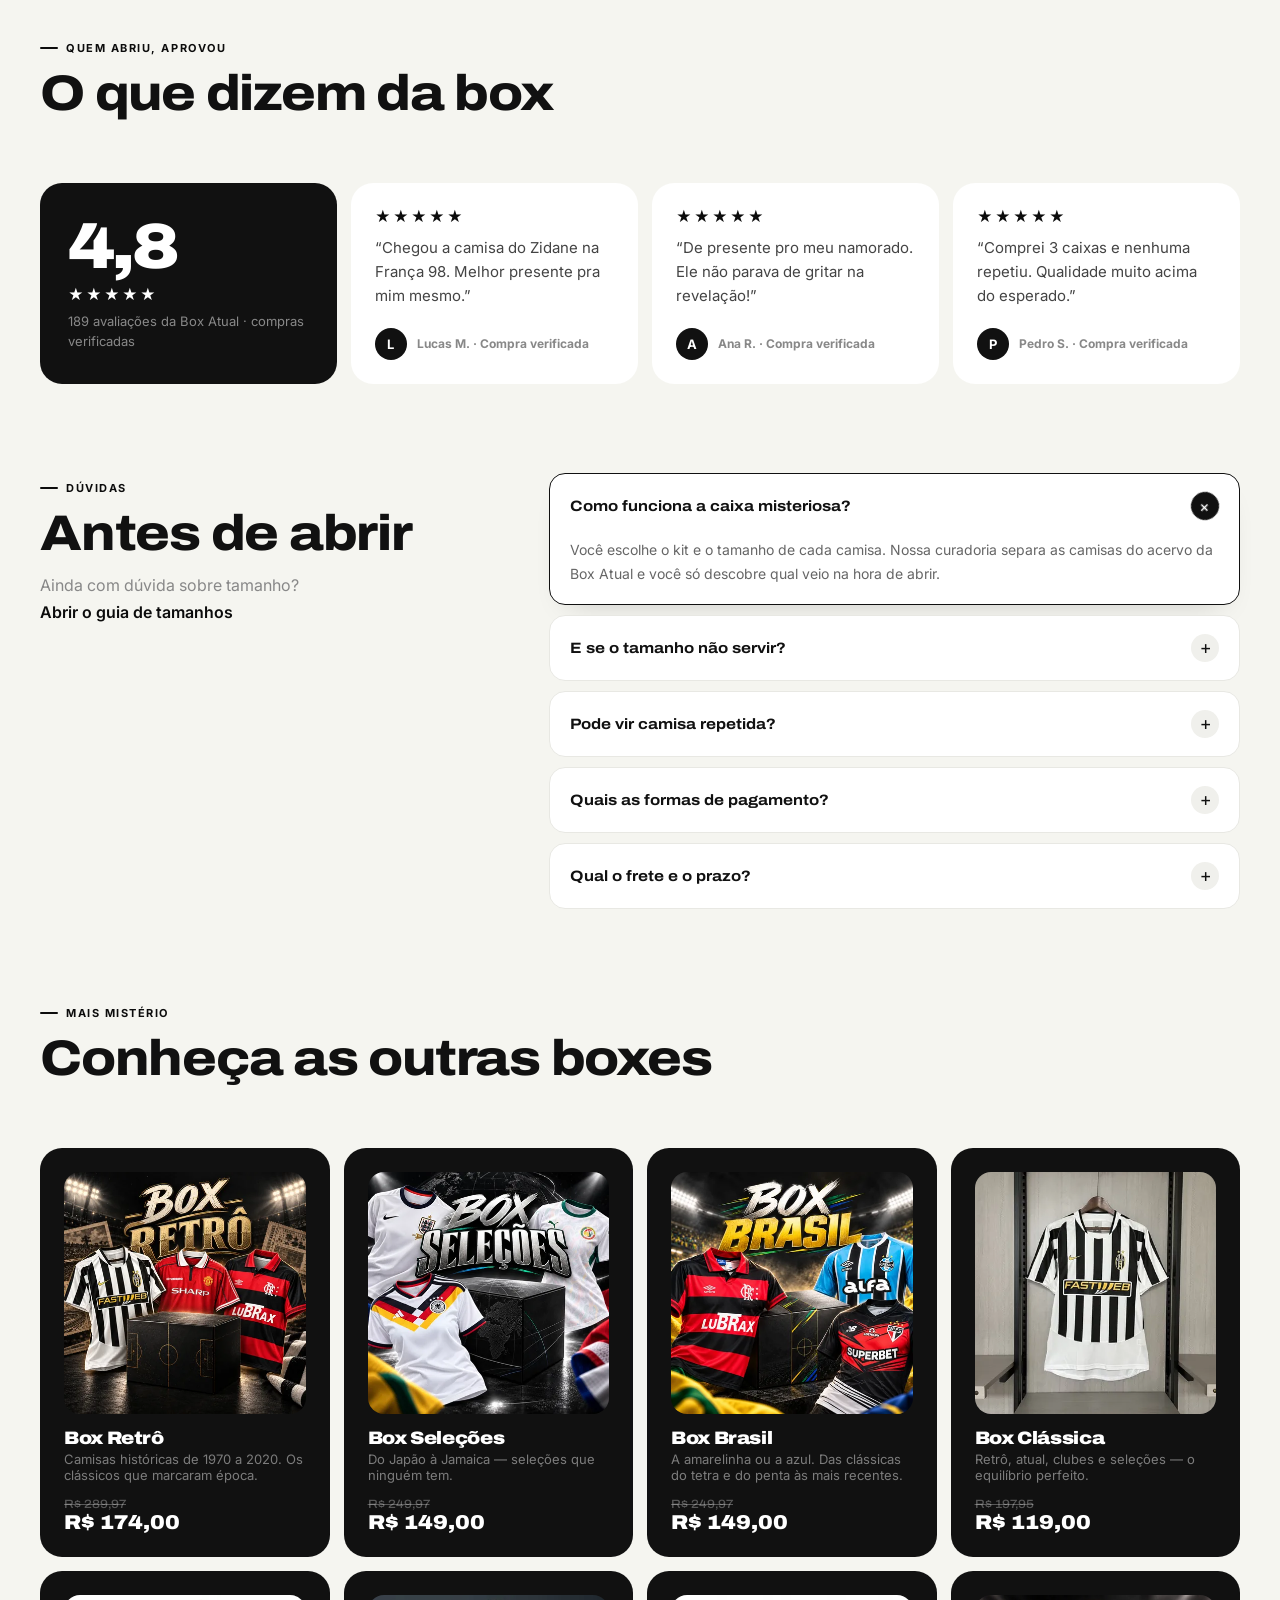
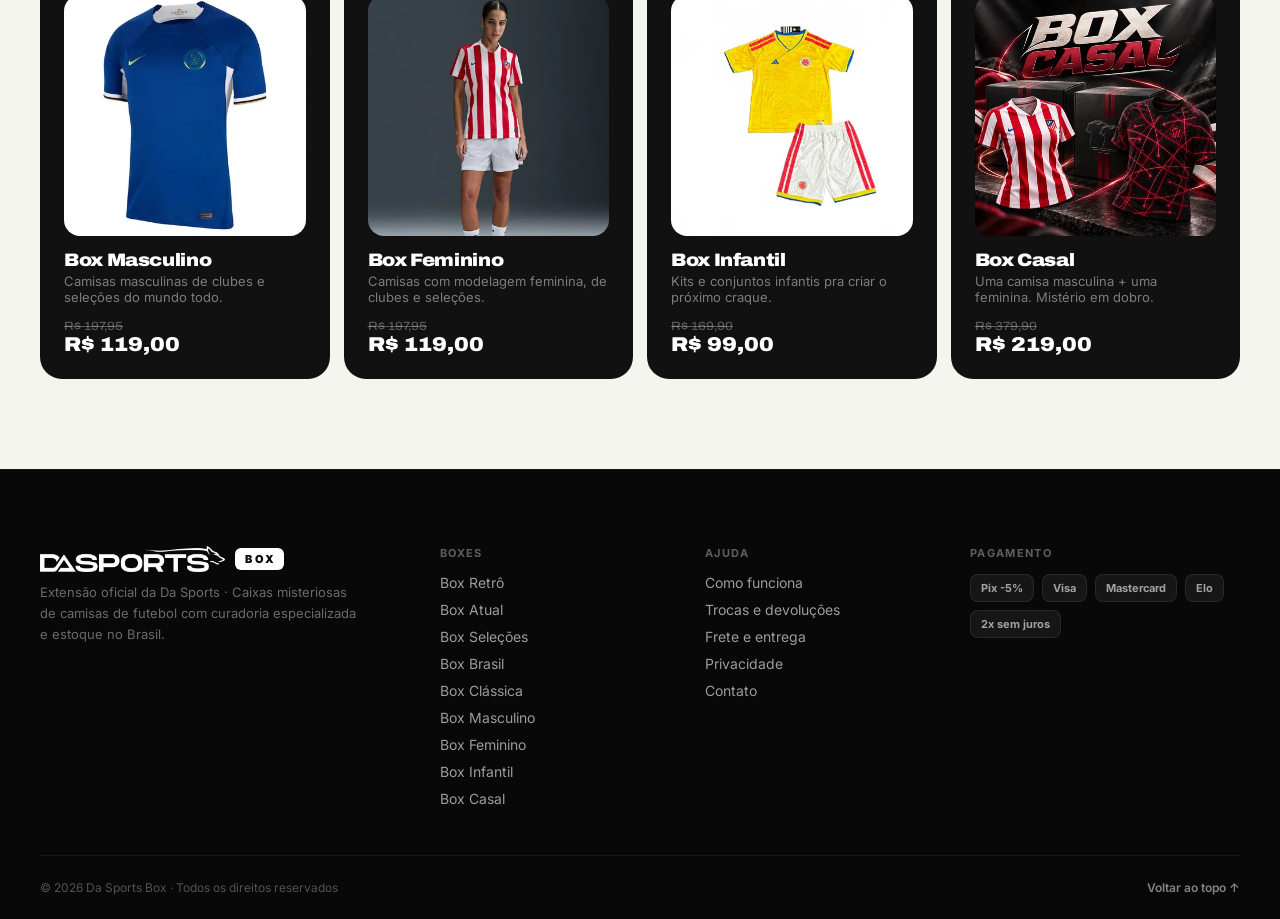
==== commit 031a128d: "Remove a arte de teste da Box Clássica - Apaga img/boxes/box-classica.webp e box-classica-p.webp (er" ====
--- a/box-atual.html
+++ b/box-atual.html
@@ -70,7 +70,7 @@
       <a href="box-atual.html"><img src="img/boxes/box-atual-p.webp" alt="" loading="lazy" width="480" height="480"><span>Atual</span></a>
       <a href="box-selecoes.html"><img src="img/boxes/box-selecoes-p.webp" alt="" loading="lazy" width="480" height="480"><span>Seleções</span></a>
       <a href="box-brasil.html"><img src="img/boxes/box-brasil-p.webp" alt="" loading="lazy" width="480" height="480"><span>Brasil</span></a>
-      <a href="box-classica.html"><img src="img/boxes/box-classica-p.webp" alt="" loading="lazy" width="480" height="480"><span>Clássica</span></a>
+      <a href="box-classica.html"><img src="img/camisas/retro/01-camisa-juventus-retro-2010-preta-e-branca-p.webp" alt="" loading="lazy" width="420" height="420"><span>Clássica</span></a>
       <a href="box-masculino.html"><img src="img/camisas/masculina/02-camisa-chelsea-i-2324-nike-azul-p.webp" alt="" loading="lazy" width="420" height="420"><span>Masculino</span></a>
       <a href="box-feminino.html"><img src="img/camisas/feminina/02-camisa-feminina-senegal-202627-i-p.webp" alt="" loading="lazy" width="420" height="420"><span>Feminino</span></a>
       <a href="box-infantil.html"><img src="img/camisas/infantil/03-conjunto-infantil-colombia-202627-p.webp" alt="" loading="lazy" width="420" height="420"><span>Infantil</span></a>
@@ -368,7 +368,7 @@
         <div class="xs-price"><s>R$ 249,97</s>R$ 149,00</div>
       </a>
       <a href="box-classica.html" class="xs-card spotlight">
-        <span class="xs-photo"><img src="img/boxes/box-classica-p.webp" alt="" loading="lazy" width="420" height="420"></span>
+        <span class="xs-photo"><img src="img/camisas/retro/01-camisa-juventus-retro-2010-preta-e-branca-p.webp" alt="" loading="lazy" width="420" height="420"></span>
         <div>
           <div class="xs-name">Box Clássica</div>
           <div class="xs-desc">Retrô, atual, clubes e seleções — o equilíbrio perfeito.</div>
--- a/css/global.css
+++ b/css/global.css
@@ -602,7 +602,7 @@
   html .box-card:hover, html .fit-card:hover, html .rev-card:hover, html .hw-step:hover,
   html .xs-card:hover, html .p-rev-card:hover, html .kc:hover, html .q-opt:hover, html .tb:hover, html .sz-tab:hover,
   html .szb:not(.on):hover, html .btn:hover, html .nav-cta:hover, html .foot-links a:hover { transform: none; }
-  html .box-card:hover .box-cover img, html .fit-card:hover .fit-img img,
+  html .box-card:not(.no-art):hover .box-cover img, html .fit-card:hover .fit-img img,
   html .shirt-card:hover .shirt-img img, html .xs-card:hover .xs-photo img { transform: none; }
   .spotlight::after { display: none; }
 }
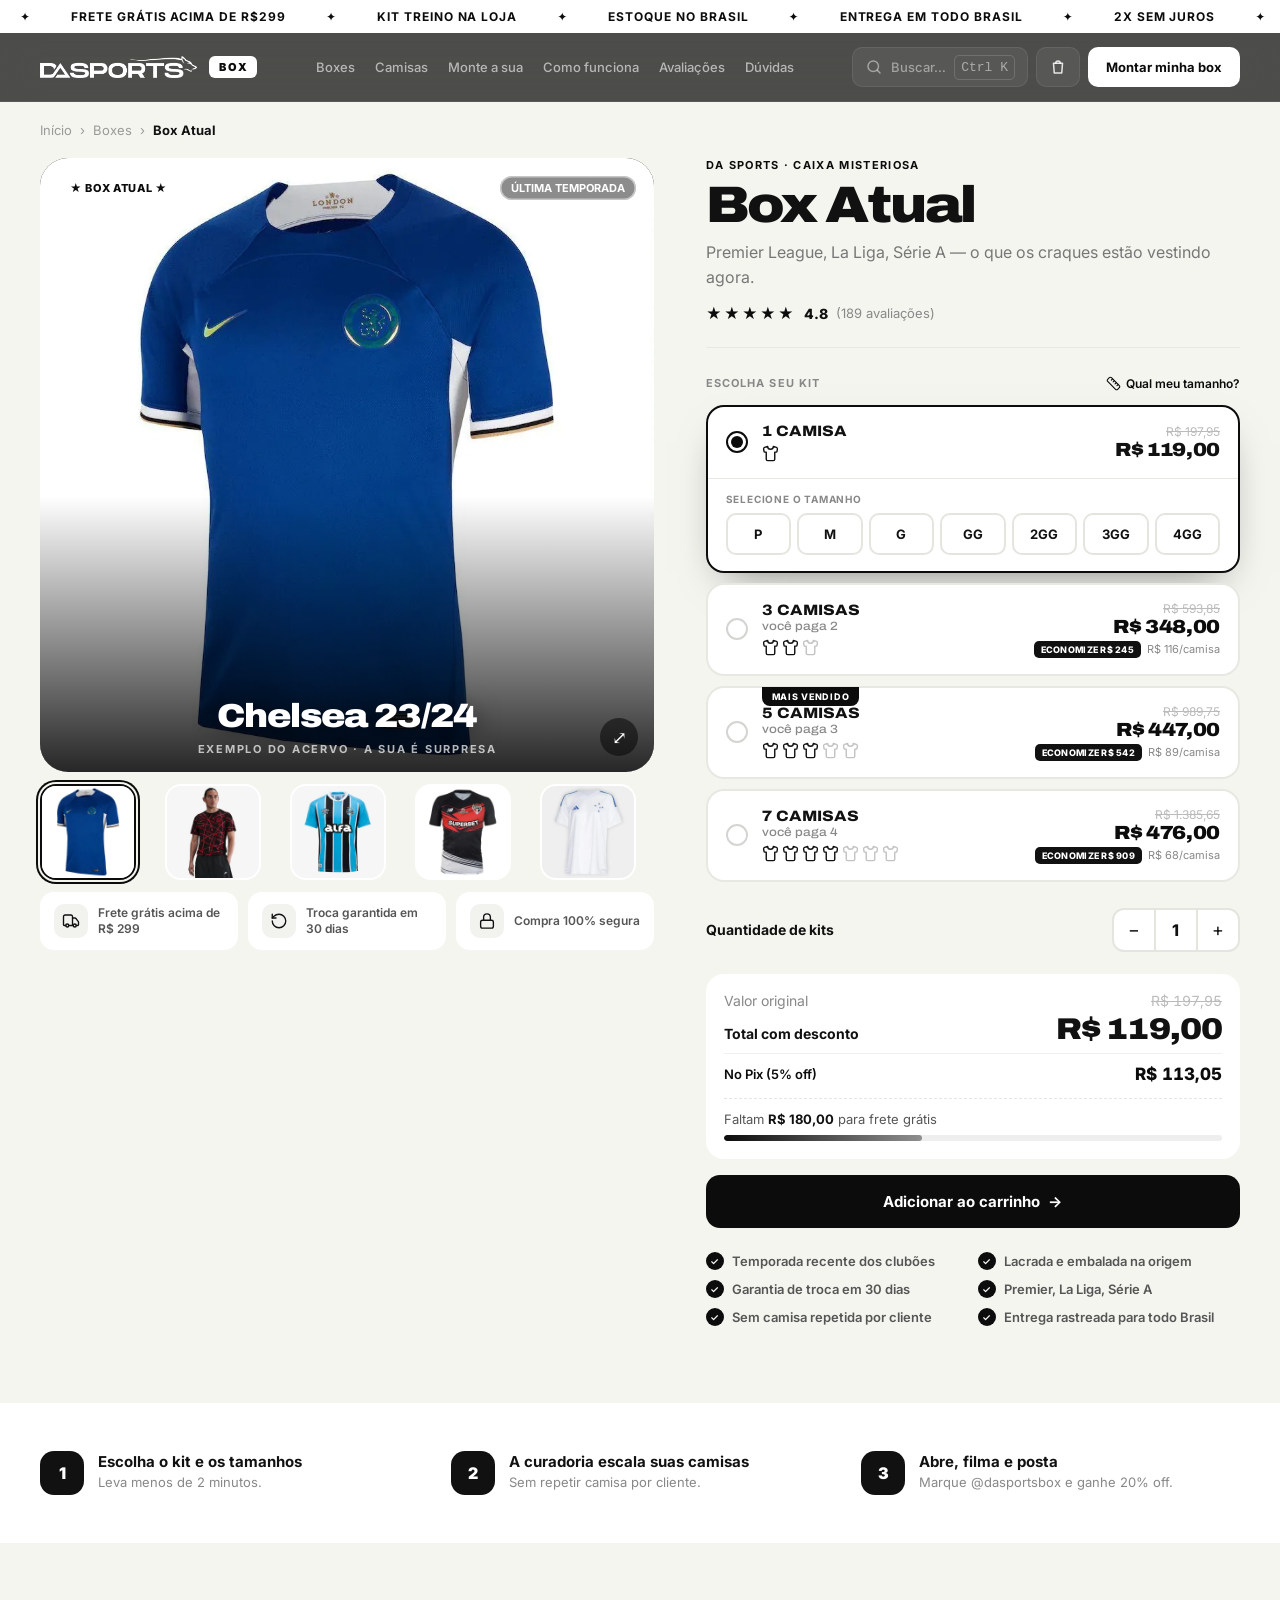
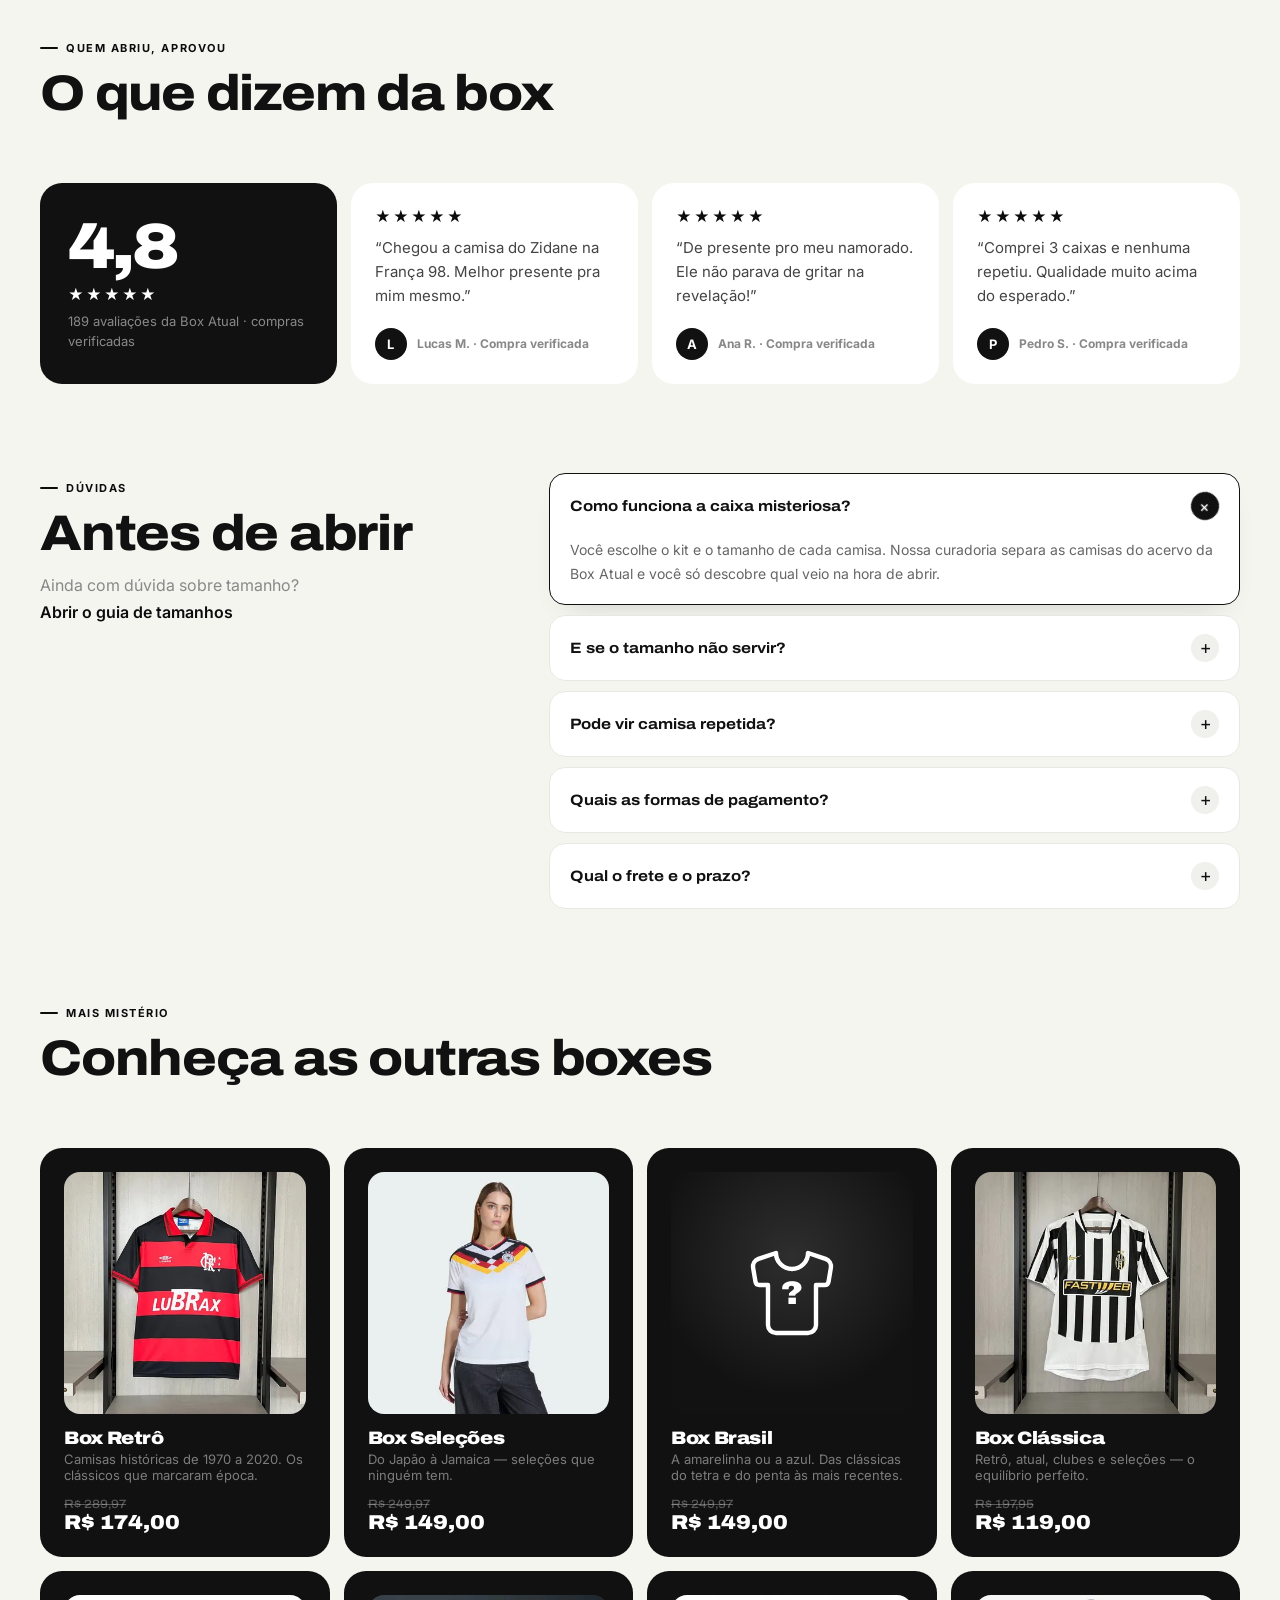
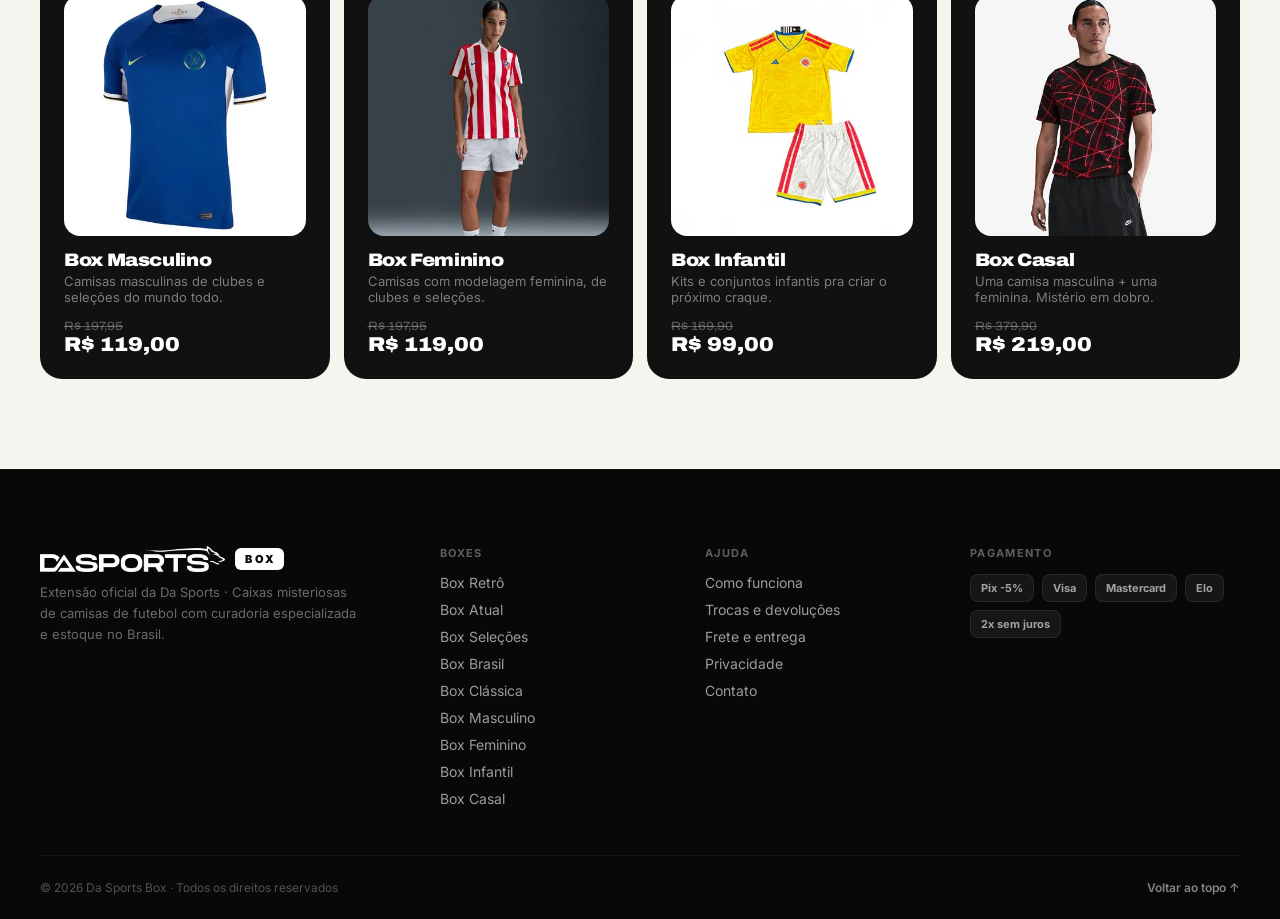
==== commit 484bb190: "Remove as artes de teste das boxes - Apaga todas as imagens de img/boxes/ (Retrô, Atual, Seleções, B" ====
--- a/box-atual.html
+++ b/box-atual.html
@@ -66,15 +66,15 @@
     </nav>
     <div class="menu-label">Boxes</div>
     <div class="menu-boxes">
-      <a href="box-retro.html"><img src="img/boxes/box-retro-p.webp" alt="" loading="lazy" width="480" height="480"><span>Retrô</span></a>
-      <a href="box-atual.html"><img src="img/boxes/box-atual-p.webp" alt="" loading="lazy" width="480" height="480"><span>Atual</span></a>
-      <a href="box-selecoes.html"><img src="img/boxes/box-selecoes-p.webp" alt="" loading="lazy" width="480" height="480"><span>Seleções</span></a>
-      <a href="box-brasil.html"><img src="img/boxes/box-brasil-p.webp" alt="" loading="lazy" width="480" height="480"><span>Brasil</span></a>
+      <a href="box-retro.html"><img src="img/camisas/retro/05-flamengo-retro-19921993-home-p.webp" alt="" loading="lazy" width="420" height="420"><span>Retrô</span></a>
+      <a href="box-atual.html"><img src="img/camisas/masculina/02-camisa-chelsea-i-2324-nike-azul-p.webp" alt="" loading="lazy" width="420" height="420"><span>Atual</span></a>
+      <a href="box-selecoes.html"><img src="img/camisas/feminina/03-camisa-feminina-alemanha-202627-i-p.webp" alt="" loading="lazy" width="420" height="420"><span>Seleções</span></a>
+      <a href="box-brasil.html"><span class="menu-mystery mystery"><span data-icon="shirt"></span><b>?</b></span><span>Brasil</span></a>
       <a href="box-classica.html"><img src="img/camisas/retro/01-camisa-juventus-retro-2010-preta-e-branca-p.webp" alt="" loading="lazy" width="420" height="420"><span>Clássica</span></a>
       <a href="box-masculino.html"><img src="img/camisas/masculina/02-camisa-chelsea-i-2324-nike-azul-p.webp" alt="" loading="lazy" width="420" height="420"><span>Masculino</span></a>
       <a href="box-feminino.html"><img src="img/camisas/feminina/02-camisa-feminina-senegal-202627-i-p.webp" alt="" loading="lazy" width="420" height="420"><span>Feminino</span></a>
       <a href="box-infantil.html"><img src="img/camisas/infantil/03-conjunto-infantil-colombia-202627-p.webp" alt="" loading="lazy" width="420" height="420"><span>Infantil</span></a>
-      <a href="box-casal.html"><img src="img/boxes/box-casal-p.webp" alt="" loading="lazy" width="480" height="480"><span>Casal</span></a>
+      <a href="box-casal.html"><img src="img/camisas/masculina/05-camisa-nike-atletico-de-madrid-202526-pre-jogo-p.webp" alt="" loading="lazy" width="420" height="420"><span>Casal</span></a>
     </div>
     <div class="menu-foot">
       <a class="btn btn-white btn-block" href="index.html#quiz">Montar minha box <span class="arr">→</span></a>
@@ -108,17 +108,16 @@
 
       <!-- Galeria -->
       <div class="gallery">
-        <div class="mi has-photo is-cover" id="mi">
-          <img class="mi-photo" id="miPhoto" src="img/boxes/box-atual.webp" alt="Box Atual" width="1000" height="1000">
+        <div class="mi has-photo" id="mi">
+          <img class="mi-photo" id="miPhoto" src="img/camisas/masculina/02-camisa-chelsea-i-2324-nike-azul.webp" alt="Chelsea 23/24" width="1000" height="1000">
           <div class="mi-fan" id="miFan" hidden></div>
           <div class="mi-tag">★ BOX ATUAL ★</div>
           <div class="mi-off">ÚLTIMA TEMPORADA</div>
-          <div class="mi-lbl" id="miLbl"></div>
-          <div class="mi-sub" id="miSub">TEMPORADA RECENTE</div>
-        </div>
-        <div class="tbs" style="--n:6">
-          <button type="button" class="tb tb-photo on" data-src="img/boxes/box-atual.webp" data-label="" data-cover="1" aria-label="Box Atual"><img src="img/boxes/box-atual-p.webp" alt="" loading="lazy" width="420" height="420"></button>
-          <button type="button" class="tb tb-photo" data-src="img/camisas/masculina/02-camisa-chelsea-i-2324-nike-azul.webp" data-label="Chelsea 23/24" data-cover="0" aria-label="Chelsea 23/24"><img src="img/camisas/masculina/02-camisa-chelsea-i-2324-nike-azul-p.webp" alt="" loading="lazy" width="420" height="420"></button>
+          <div class="mi-lbl" id="miLbl">Chelsea 23/24</div>
+          <div class="mi-sub" id="miSub">EXEMPLO DO ACERVO · A SUA É SURPRESA</div>
+        </div>
+        <div class="tbs" style="--n:5">
+          <button type="button" class="tb tb-photo on" data-src="img/camisas/masculina/02-camisa-chelsea-i-2324-nike-azul.webp" data-label="Chelsea 23/24" data-cover="0" aria-label="Chelsea 23/24"><img src="img/camisas/masculina/02-camisa-chelsea-i-2324-nike-azul-p.webp" alt="" loading="lazy" width="420" height="420"></button>
           <button type="button" class="tb tb-photo" data-src="img/camisas/masculina/05-camisa-nike-atletico-de-madrid-202526-pre-jogo.webp" data-label="Atlético de Madrid 25/26" data-cover="0" aria-label="Atlético de Madrid 25/26"><img src="img/camisas/masculina/05-camisa-nike-atletico-de-madrid-202526-pre-jogo-p.webp" alt="" loading="lazy" width="420" height="420"></button>
           <button type="button" class="tb tb-photo" data-src="img/camisas/masculina/03-camisa-masculina-umbro-gremio-oficial-2425-torcedor-com-patr.webp" data-label="Grêmio 24/25" data-cover="0" aria-label="Grêmio 24/25"><img src="img/camisas/masculina/03-camisa-masculina-umbro-gremio-oficial-2425-torcedor-com-patr-p.webp" alt="" loading="lazy" width="420" height="420"></button>
           <button type="button" class="tb tb-photo" data-src="img/camisas/masculina/04-camisa-sao-paulo-2526-goleiro-home.webp" data-label="São Paulo 25/26" data-cover="0" aria-label="São Paulo 25/26"><img src="img/camisas/masculina/04-camisa-sao-paulo-2526-goleiro-home-p.webp" alt="" loading="lazy" width="420" height="420"></button>
@@ -344,7 +343,7 @@
       </div>
       <div class="xs-grid" data-stagger="up">
       <a href="box-retro.html" class="xs-card spotlight">
-        <span class="xs-photo"><img src="img/boxes/box-retro-p.webp" alt="" loading="lazy" width="420" height="420"></span>
+        <span class="xs-photo"><img src="img/camisas/retro/05-flamengo-retro-19921993-home-p.webp" alt="" loading="lazy" width="420" height="420"></span>
         <div>
           <div class="xs-name">Box Retrô</div>
           <div class="xs-desc">Camisas históricas de 1970 a 2020. Os clássicos que marcaram época.</div>
@@ -352,7 +351,7 @@
         <div class="xs-price"><s>R$ 289,97</s>R$ 174,00</div>
       </a>
       <a href="box-selecoes.html" class="xs-card spotlight">
-        <span class="xs-photo"><img src="img/boxes/box-selecoes-p.webp" alt="" loading="lazy" width="420" height="420"></span>
+        <span class="xs-photo"><img src="img/camisas/feminina/03-camisa-feminina-alemanha-202627-i-p.webp" alt="" loading="lazy" width="420" height="420"></span>
         <div>
           <div class="xs-name">Box Seleções</div>
           <div class="xs-desc">Do Japão à Jamaica — seleções que ninguém tem.</div>
@@ -360,7 +359,7 @@
         <div class="xs-price"><s>R$ 249,97</s>R$ 149,00</div>
       </a>
       <a href="box-brasil.html" class="xs-card spotlight">
-        <span class="xs-photo"><img src="img/boxes/box-brasil-p.webp" alt="" loading="lazy" width="420" height="420"></span>
+        <span class="xs-photo xs-mystery"><span class="mystery"><span data-icon="shirt"></span><b>?</b></span></span>
         <div>
           <div class="xs-name">Box Brasil</div>
           <div class="xs-desc">A amarelinha ou a azul. Das clássicas do tetra e do penta às mais recentes.</div>
@@ -400,7 +399,7 @@
         <div class="xs-price"><s>R$ 169,90</s>R$ 99,00</div>
       </a>
       <a href="box-casal.html" class="xs-card spotlight">
-        <span class="xs-photo"><img src="img/boxes/box-casal-p.webp" alt="" loading="lazy" width="420" height="420"></span>
+        <span class="xs-photo"><img src="img/camisas/masculina/05-camisa-nike-atletico-de-madrid-202526-pre-jogo-p.webp" alt="" loading="lazy" width="420" height="420"></span>
         <div>
           <div class="xs-name">Box Casal</div>
           <div class="xs-desc">Uma camisa masculina + uma feminina. Mistério em dobro.</div>
@@ -516,12 +515,6 @@
     "variants": null,
     "photos": [
       {
-        "src": "img/boxes/box-atual.webp",
-        "thumb": "img/boxes/box-atual-p.webp",
-        "nome": "Box Atual",
-        "cover": true
-      },
-      {
         "src": "img/camisas/masculina/02-camisa-chelsea-i-2324-nike-azul.webp",
         "thumb": "img/camisas/masculina/02-camisa-chelsea-i-2324-nike-azul-p.webp",
         "nome": "Chelsea 23/24"
--- a/css/global.css
+++ b/css/global.css
@@ -267,6 +267,13 @@
 .ico { display: inline-grid; place-items: center; line-height: 0; }
 .ico-svg { width: 1em; height: 1em; display: block; }
 .ship-ico { width: 15px; height: 15px; display: inline-block; vertical-align: -3px; margin-right: 6px; }
+
+/* Camisa misteriosa (box sem foto): camisa em traço com "?" no peito */
+.mystery { position: relative; display: inline-grid; place-items: center; width: 1em; height: 1em; color: #fff; line-height: 1; }
+.mystery svg { width: 100%; height: 100%; stroke-width: 1.1; }
+.mystery b { position: absolute; top: 34%; font-family: var(--font-display); font-stretch: 112%; font-weight: 900; font-size: .34em; }
+.menu-mystery { width: 104px; height: 104px; font-size: 64px; border-radius: 14px; border: 1px solid rgba(255,255,255,.1); background: radial-gradient(circle at 50% 35%, #2e2e2e, #121212 70%); }
+.menu-mystery svg { width: 64px; height: 64px; }
 
 /* ---------- BOTÕES ---------- */
 .btn {
--- a/css/box.css
+++ b/css/box.css
@@ -430,6 +430,7 @@
 .xs-photo { width: 100%; aspect-ratio: 1; border-radius: 16px; overflow: hidden; display: block; background: #1a1a1a; }
 .xs-photo img { width: 100%; height: 100%; object-fit: cover; transition: transform .7s var(--ease); }
 .xs-card:hover .xs-photo img { transform: scale(1.07); }
+.xs-mystery { display: grid; place-items: center; font-size: 96px; background: radial-gradient(circle at 50% 35%, #2e2e2e, #121212 70%); }
 
 .rn-new { font-size: 10px; font-weight: 800; letter-spacing: .14em; color: #fff; background: #0c0c0c; padding: 4px 8px; border-radius: 6px; }
 
